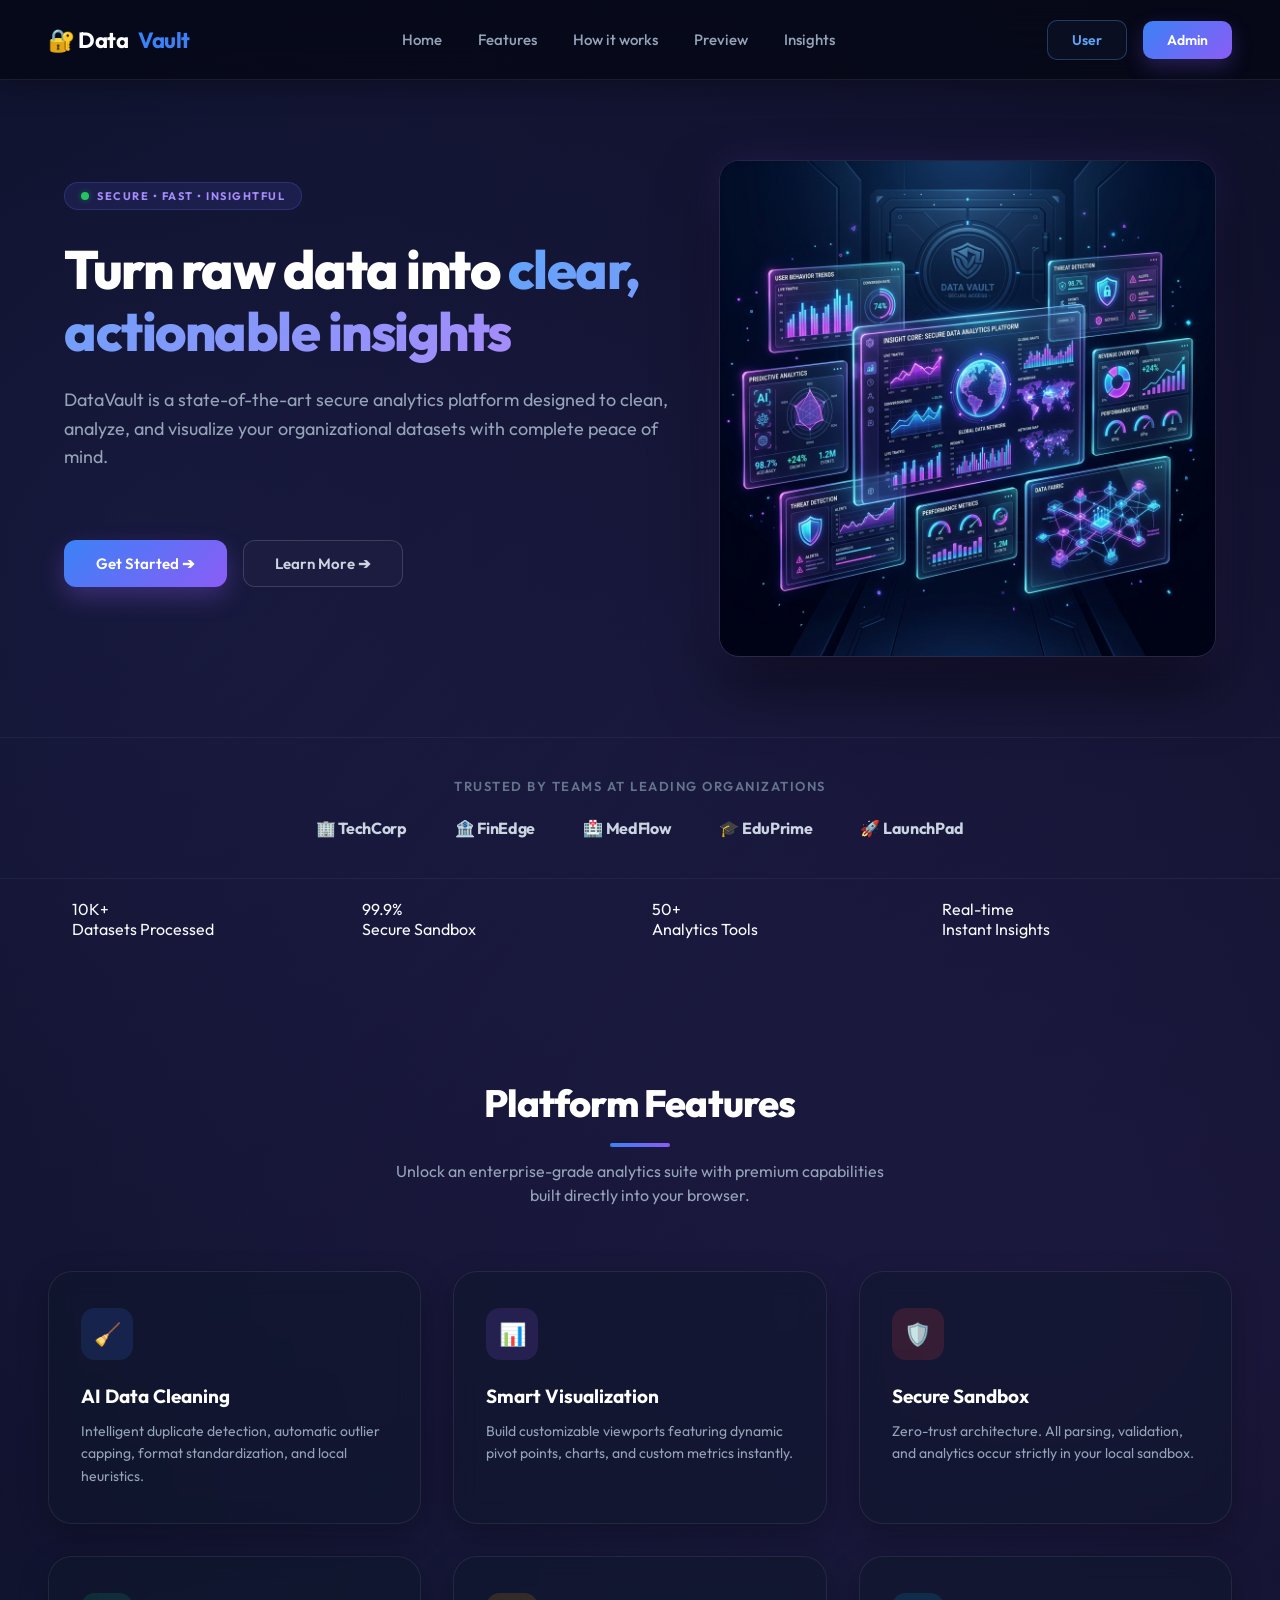
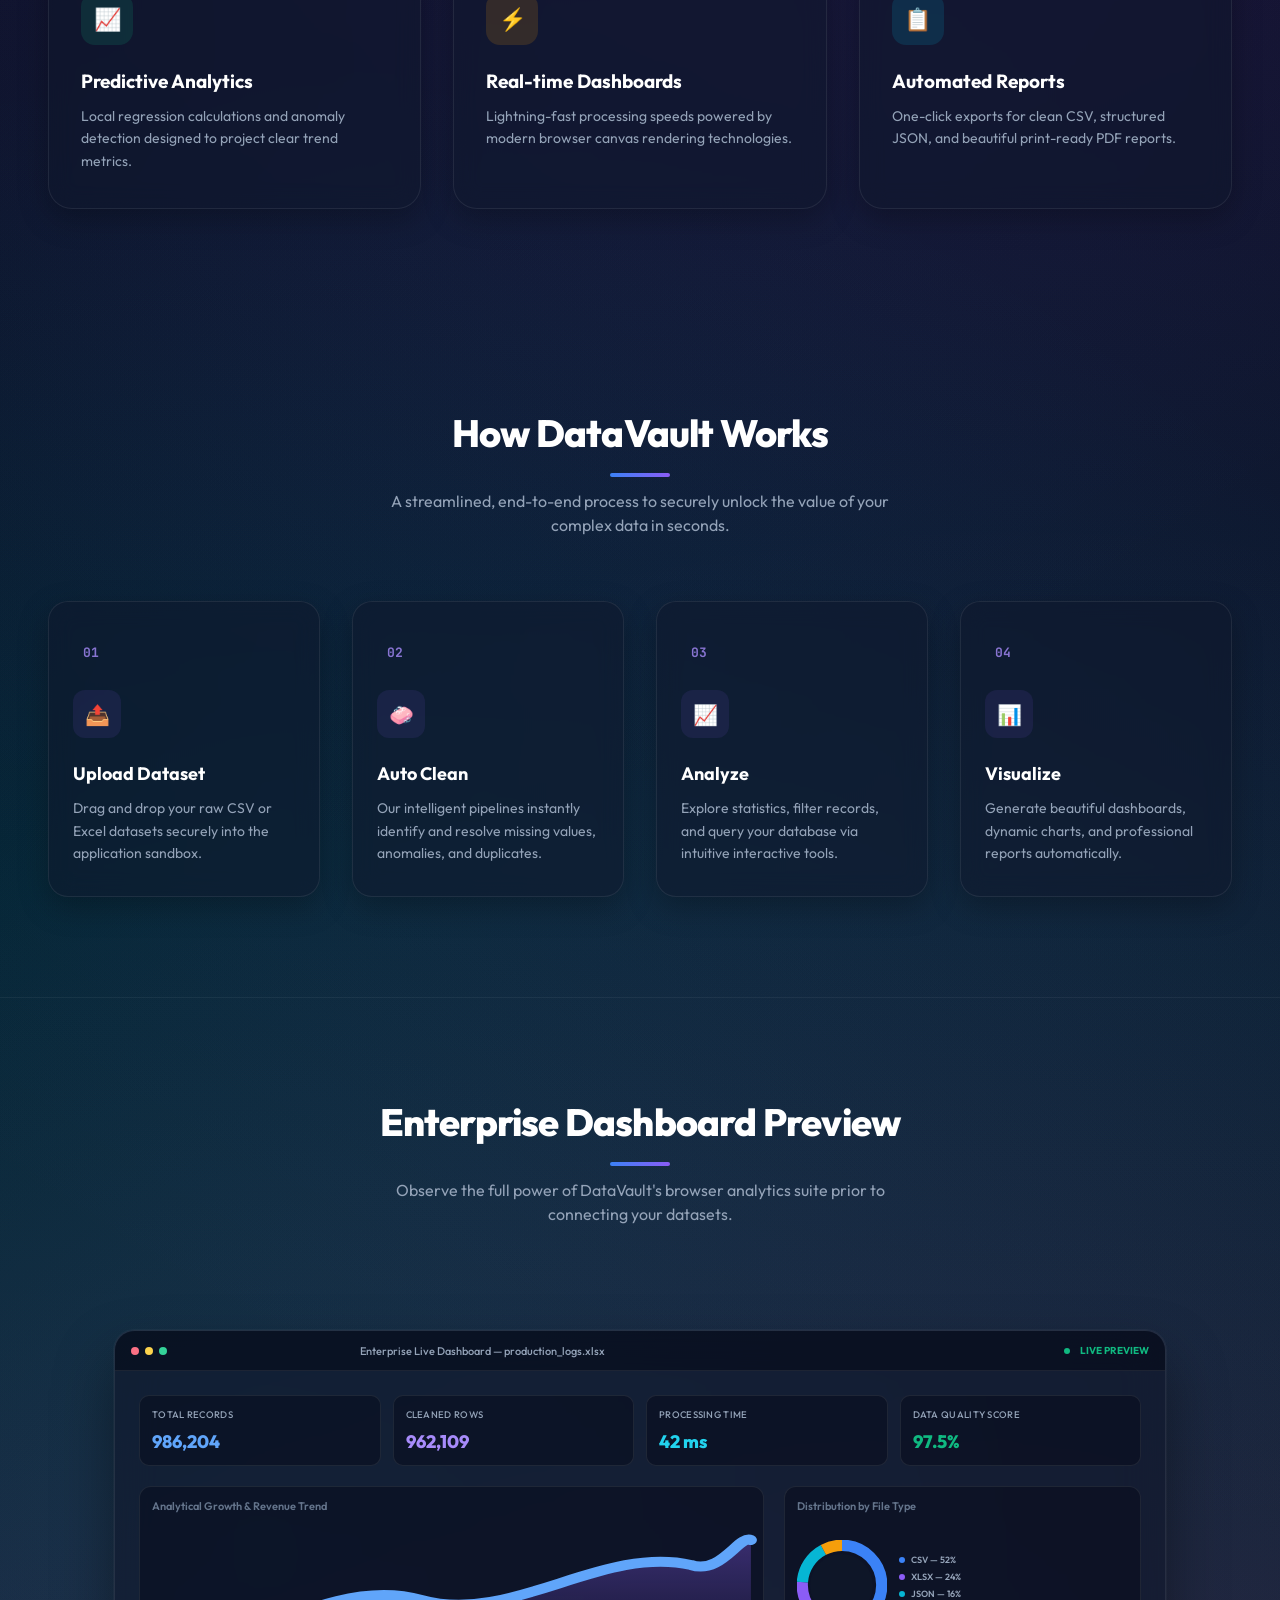
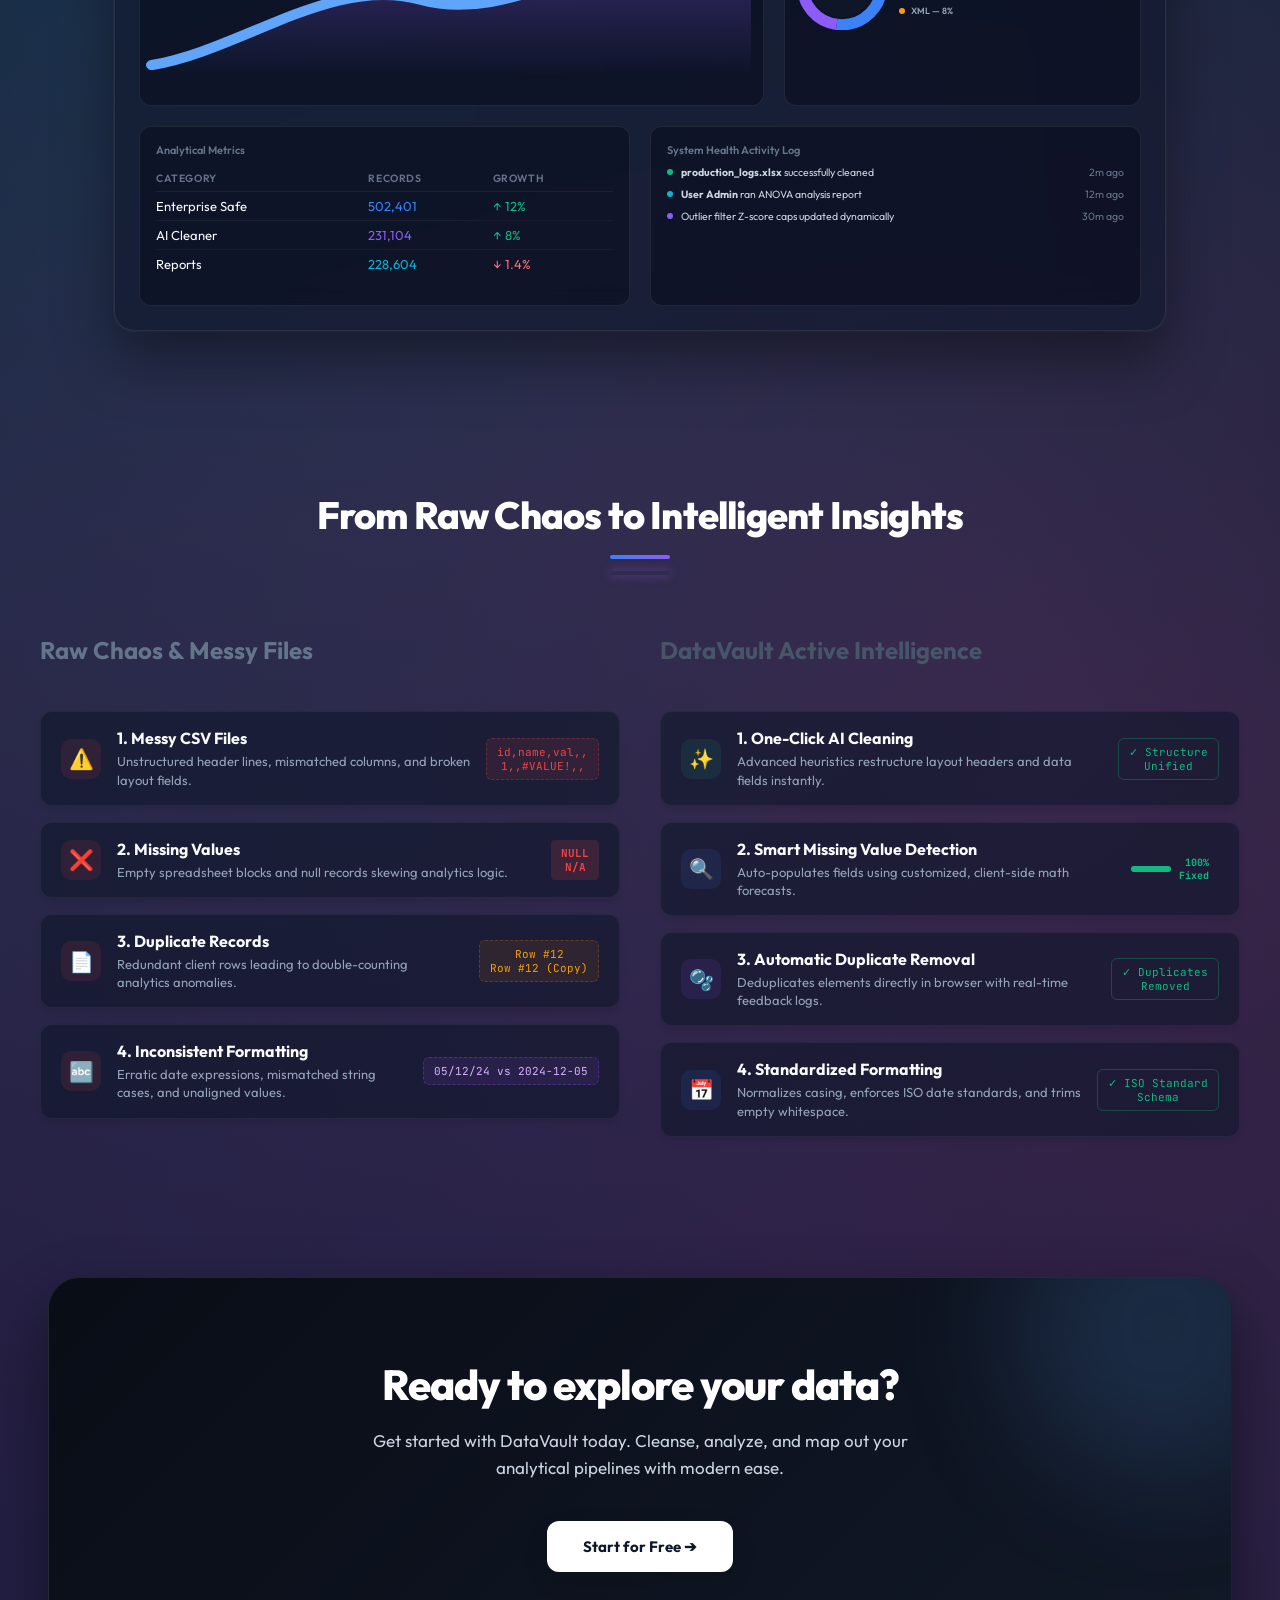
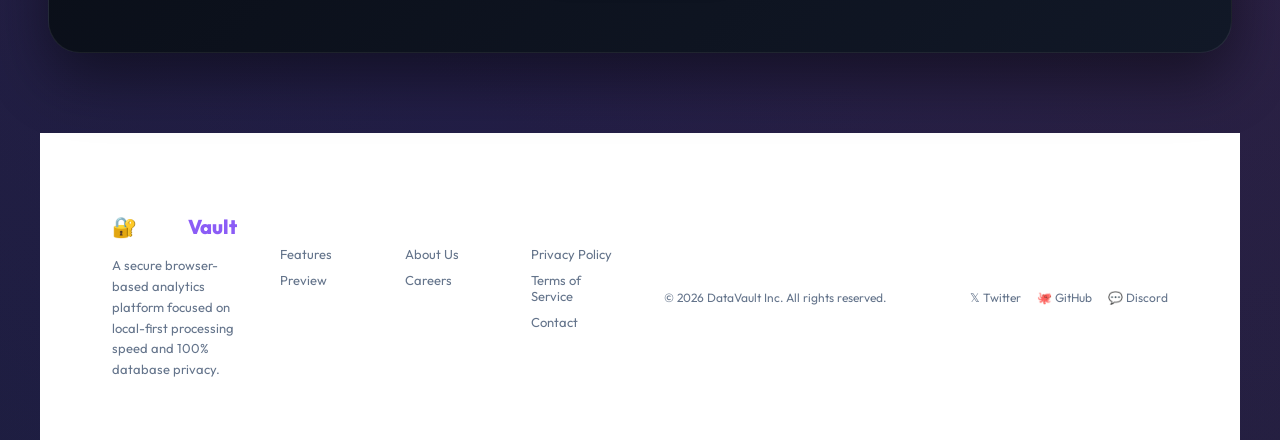
==== index.html @ 92b3ea30 "fixed dataset" ====
<!DOCTYPE html>
<html lang="en">

<head>
  <meta charset="UTF-8" />
  <meta name="viewport" content="width=device-width, initial-scale=1.0" />
  <title>DataVault – Secure Analytics Platform</title>
  <link
    href="https://fonts.googleapis.com/css2?family=Outfit:wght@300;400;500;600;700;800&family=Montserrat:wght@600;700;800&family=JetBrains+Mono:wght@400;500&display=swap"
    rel="stylesheet" />
  <link rel="stylesheet" href="style.css">
  <script src="https://cdn.sheetjs.com/xlsx-latest/package/dist/xlsx.full.min.js"></script>

</head>

<body>

  <!-- ANIMATED BACKGROUND -->
  <canvas id="bg-canvas"></canvas>
  <!-- ════════════════════════════════
     SAAS HOMEPAGE
  ════════════════════════════════ -->
  <div class="page active" id="page-home">
    <!-- Home Header -->
    <header class="home-header">
      <div class="home-logo" onclick="window.scrollTo({top: 0, behavior: 'smooth'})" style="cursor: pointer;">🔐 Data<span>Vault</span></div>
      <nav class="home-nav">
        <button class="home-nav-link" onclick="window.scrollTo({top: 0, behavior: 'smooth'})">Home</button>
        <button class="home-nav-link" onclick="scrollToSection('home-features')">Features</button>
        <button class="home-nav-link" onclick="scrollToSection('home-how')">How it works</button>
        <button class="home-nav-link" onclick="scrollToSection('home-sandbox')">Preview</button>
        <button class="home-nav-link" onclick="scrollToSection('home-insights')">Insights</button>
      </nav>
      <div class="home-header-actions">
        <button class="btn-header-outline" onclick="window.location.href='user-login.html'">User</button>
        <button class="btn-get-started" onclick="window.location.href='admin-login.html'">Admin</button>
      </div>
    </header>

    <!-- Hero Section -->
    <section class="home-hero">
      <div class="hero-container">
        <!-- Left Column: Text -->
        <div class="hero-text-content">
          <div class="hero-pill"><span class="hero-pill-dot"></span> Secure • Fast • Insightful</div>
          <h1>Turn raw data into <span class="gradient-text">clear, actionable insights</span></h1>
          <p>DataVault is a state-of-the-art secure analytics platform designed to clean, analyze, and visualize your organizational datasets with complete peace of mind.</p>
          <div class="hero-buttons" style="margin-top: 28px; display: flex; gap: 16px;">
            <button class="btn-primary-home" onclick="showLoginPage()">Get Started ➔</button>
            <button class="btn-outline-home" onclick="scrollToSection('home-sandbox')">Learn More ➔</button>
          </div>
        </div>

        <!-- Right Column: Custom team illustration replacing macOS Mockup -->
        <div class="hero-visual-content">
          <img src="hero_analytics_illustration.png" alt="Intelligent Data Analytics Illustration" class="hero-illustration-img">
        </div>
      </div>
    </section>

    <!-- Trusted By Strip -->
    <section class="trusted-strip">
      <p class="trusted-label">Trusted by teams at leading organizations</p>
      <div class="trusted-logos">
        <span class="trusted-logo-item">🏢 TechCorp</span>
        <span class="trusted-logo-item">🏦 FinEdge</span>
        <span class="trusted-logo-item">🏥 MedFlow</span>
        <span class="trusted-logo-item">🎓 EduPrime</span>
        <span class="trusted-logo-item">🚀 LaunchPad</span>
      </div>
    </section>

    <!-- Trust / Stats Section -->
    <section class="home-section" id="home-stats" style="padding-top: 20px; padding-bottom: 40px;">
      <div class="stats-container" style="max-width: 1200px; width: 100%; margin: 0 auto; padding: 0 24px;">
        <div class="stats-grid" style="display: grid; grid-template-columns: repeat(4, 1fr); gap: 24px;">
          <div class="stat-glass-card" style="position: relative; overflow: hidden;">
            <div class="stat-glow-orb blue"></div>
            <div class="stat-card-metric">10K+</div>
            <div class="stat-card-label">Datasets Processed</div>
          </div>
          <div class="stat-glass-card" style="position: relative; overflow: hidden;">
            <div class="stat-glow-orb green"></div>
            <div class="stat-card-metric">99.9%</div>
            <div class="stat-card-label">Secure Sandbox</div>
          </div>
          <div class="stat-glass-card" style="position: relative; overflow: hidden;">
            <div class="stat-glow-orb purple"></div>
            <div class="stat-card-metric">50+</div>
            <div class="stat-card-label">Analytics Tools</div>
          </div>
          <div class="stat-glass-card" style="position: relative; overflow: hidden;">
            <div class="stat-glow-orb pink"></div>
            <div class="stat-card-metric">Real-time</div>
            <div class="stat-card-label">Instant Insights</div>
          </div>
        </div>
      </div>
    </section>

    <!-- Platform Features Section -->
    <section class="home-section" id="home-features">
      <h2 class="section-title">Platform Features</h2>
      <p class="section-subtitle">Unlock an enterprise-grade analytics suite with premium capabilities built directly into your browser.</p>
      
      <div class="features-grid">
        <div class="feature-card">
          <div class="feat-icon-container">🧹</div>
          <h3 class="feat-title">AI Data Cleaning</h3>
          <p class="feat-desc">Intelligent duplicate detection, automatic outlier capping, format standardization, and local heuristics.</p>
        </div>
        <div class="feature-card">
          <div class="feat-icon-container">📊</div>
          <h3 class="feat-title">Smart Visualization</h3>
          <p class="feat-desc">Build customizable viewports featuring dynamic pivot points, charts, and custom metrics instantly.</p>
        </div>
        <div class="feature-card">
          <div class="feat-icon-container">🛡️</div>
          <h3 class="feat-title">Secure Sandbox</h3>
          <p class="feat-desc">Zero-trust architecture. All parsing, validation, and analytics occur strictly in your local sandbox.</p>
        </div>
        <div class="feature-card">
          <div class="feat-icon-container">📈</div>
          <h3 class="feat-title">Predictive Analytics</h3>
          <p class="feat-desc">Local regression calculations and anomaly detection designed to project clear trend metrics.</p>
        </div>
        <div class="feature-card">
          <div class="feat-icon-container">⚡</div>
          <h3 class="feat-title">Real-time Dashboards</h3>
          <p class="feat-desc">Lightning-fast processing speeds powered by modern browser canvas rendering technologies.</p>
        </div>
        <div class="feature-card">
          <div class="feat-icon-container">📋</div>
          <h3 class="feat-title">Automated Reports</h3>
          <p class="feat-desc">One-click exports for clean CSV, structured JSON, and beautiful print-ready PDF reports.</p>
        </div>
      </div>
    </section>

    <!-- How It Works Section -->
    <section class="home-section alt-bg" id="home-how">
      <h2 class="section-title">How DataVault Works</h2>
      <p class="section-subtitle">A streamlined, end-to-end process to securely unlock the value of your complex data in seconds.</p>
      
      <div class="steps-grid">
        <div class="step-card">
          <div class="step-num">01</div>
          <div class="step-icon-container">📤</div>
          <h3 class="step-title">Upload Dataset</h3>
          <p class="step-desc">Drag and drop your raw CSV or Excel datasets securely into the application sandbox.</p>
        </div>
        <div class="step-card">
          <div class="step-num">02</div>
          <div class="step-icon-container">🧼</div>
          <h3 class="step-title">Auto Clean</h3>
          <p class="step-desc">Our intelligent pipelines instantly identify and resolve missing values, anomalies, and duplicates.</p>
        </div>
        <div class="step-card">
          <div class="step-num">03</div>
          <div class="step-icon-container">📈</div>
          <h3 class="step-title">Analyze</h3>
          <p class="step-desc">Explore statistics, filter records, and query your database via intuitive interactive tools.</p>
        </div>
        <div class="step-card">
          <div class="step-num">04</div>
          <div class="step-icon-container">📊</div>
          <h3 class="step-title">Visualize</h3>
          <p class="step-desc">Generate beautiful dashboards, dynamic charts, and professional reports automatically.</p>
        </div>
      </div>
    </section>

    <!-- Large Admin Dashboard Preview Section -->
    <section class="home-section" id="home-sandbox" style="padding-bottom: 80px;">
      <h2 class="section-title">Enterprise Dashboard Preview</h2>
      <p class="section-subtitle">Observe the full power of DataVault's browser analytics suite prior to connecting your datasets.</p>
      
      <div class="preview-container" style="max-width: 1100px; width: 100%; margin: 40px auto 0; padding: 0 24px;">
        <div class="db-mockup-window large-preview" style="animation: none; transform: none; width: 100%; max-width: 100%;">
          <!-- Titlebar -->
          <div class="db-mockup-titlebar">
            <div class="db-mockup-dots">
              <span class="dot-red"></span>
              <span class="dot-yellow"></span>
              <span class="dot-green"></span>
            </div>
            <span class="db-mockup-title">Enterprise Live Dashboard — production_logs.xlsx</span>
            <div style="margin-left: auto; display: flex; gap: 6px; font-size: 10px; color: #10b981; font-weight: 700; align-items: center;">
              <span style="display:inline-block; width:6px; height:6px; background:#10b981; border-radius:50%; margin-right:4px; animation: pulse 2s infinite;"></span> LIVE PREVIEW
            </div>
          </div>
          
          <!-- Mockup Body -->
          <div class="db-mockup-body" style="padding: 24px; gap: 20px;">
            <!-- KPI Statistics -->
            <div class="db-mockup-stats" style="grid-template-columns: repeat(4, 1fr);">
              <div class="stat-mini-card">
                <span class="stat-label">Total Records</span>
                <span class="stat-value text-blue">986,204</span>
              </div>
              <div class="stat-mini-card">
                <span class="stat-label">Cleaned Rows</span>
                <span class="stat-value text-indigo">962,109</span>
              </div>
              <div class="stat-mini-card">
                <span class="stat-label">Processing Time</span>
                <span class="stat-value text-cyan">42 ms</span>
              </div>
              <div class="stat-mini-card">
                <span class="stat-label">Data Quality Score</span>
                <span class="stat-value text-green" style="color: #10b981 !important;">97.5%</span>
              </div>
            </div>
            
            <!-- Mid Row: Trend Line & Pie chart -->
            <div style="display: grid; grid-template-columns: 1.4fr 0.8fr; gap: 20px;">
              <div class="bottom-card" style="height: 220px; justify-content: flex-start;">
                <span class="section-label" style="margin-bottom: 12px; font-size: 11px;">Analytical Growth & Revenue Trend</span>
                <div class="db-line-chart" style="height: 150px; width: 100%;">
                  <svg viewBox="0 0 100 30" class="line-svg" preserveAspectRatio="none" style="height: 100%;">
                    <defs>
                      <linearGradient id="preview-line-grad" x1="0" y1="0" x2="0" y2="1">
                        <stop offset="0%" stop-color="#8b5cf6" stop-opacity="0.35"/>
                        <stop offset="100%" stop-color="#8b5cf6" stop-opacity="0"/>
                      </linearGradient>
                    </defs>
                    <path d="M 0 28 C 15 25, 30 10, 45 15 C 60 20, 75 4, 90 8 C 95 10, 98 2, 100 3 L 100 30 L 0 30 Z" fill="url(#preview-line-grad)" />
                    <path d="M 0 28 C 15 25, 30 10, 45 15 C 60 20, 75 4, 90 8 C 95 10, 98 2, 100 3" fill="none" stroke="#8b5cf6" stroke-width="2" stroke-linecap="round" stroke-linejoin="round" />
                  </svg>
                </div>
              </div>
              <div class="bottom-card" style="height: 220px; justify-content: flex-start;">
                <span class="section-label" style="margin-bottom: 12px; font-size: 11px;">Distribution by File Type</span>
                <div class="db-donut-section" style="margin-top: 15px; justify-content: space-around;">
                  <div class="donut-chart-svg" style="width: 90px; height: 90px;">
                    <svg viewBox="0 0 36 36" class="donut-ring" style="width:100%; height:100%;">
                      <circle cx="18" cy="18" r="15.9" fill="none" stroke="rgba(255,255,255,0.06)" stroke-width="4.5" />
                      <circle cx="18" cy="18" r="15.9" fill="none" stroke="#3b82f6" stroke-width="4.5" stroke-dasharray="52 48" stroke-dashoffset="0" />
                      <circle cx="18" cy="18" r="15.9" fill="none" stroke="#8b5cf6" stroke-width="4.5" stroke-dasharray="24 76" stroke-dashoffset="-52" />
                      <circle cx="18" cy="18" r="15.9" fill="none" stroke="#06b6d4" stroke-width="4.5" stroke-dasharray="16 84" stroke-dashoffset="-76" />
                      <circle cx="18" cy="18" r="15.9" fill="none" stroke="#f59e0b" stroke-width="4.5" stroke-dasharray="8 92" stroke-dashoffset="-92" />
                    </svg>
                    <div class="donut-center-hole" style="width:70%; height:70%; top:15%; left:15%;"></div>
                  </div>
                  <div class="donut-legend" style="gap: 6px;">
                    <div class="legend-item"><span class="dot" style="background:#3b82f6;"></span> CSV — 52%</div>
                    <div class="legend-item"><span class="dot" style="background:#8b5cf6;"></span> XLSX — 24%</div>
                    <div class="legend-item"><span class="dot" style="background:#06b6d4;"></span> JSON — 16%</div>
                    <div class="legend-item"><span class="dot" style="background:#f59e0b;"></span> XML — 8%</div>
                  </div>
                </div>
              </div>
            </div>
            
            <!-- Bottom Row: Table & Activity -->
            <div style="display: grid; grid-template-columns: 1.1fr 1.1fr; gap: 20px;">
              <div class="bottom-card" style="height: 180px; justify-content: flex-start; overflow: hidden; padding: 16px;">
                <span class="section-label" style="margin-bottom: 8px; font-size: 11px;">Analytical Metrics</span>
                <div class="tbl-wrap" style="width:100%; font-size: 10.5px;">
                  <table style="width: 100%;">
                    <thead>
                      <tr style="border-bottom: 1px solid rgba(255,255,255,0.06); text-align: left;">
                        <th style="padding: 6px 0;">Category</th>
                        <th style="padding: 6px 0;">Records</th>
                        <th style="padding: 6px 0;">Growth</th>
                      </tr>
                    </thead>
                    <tbody>
                      <tr style="border-bottom: 1px solid rgba(255,255,255,0.04);">
                        <td style="padding: 6px 0;">Enterprise Safe</td>
                        <td style="padding: 6px 0; color:#3b82f6;">502,401</td>
                        <td style="padding: 6px 0; color:#10b981;">↑ 12%</td>
                      </tr>
                      <tr style="border-bottom: 1px solid rgba(255,255,255,0.04);">
                        <td style="padding: 6px 0;">AI Cleaner</td>
                        <td style="padding: 6px 0; color:#8b5cf6;">231,104</td>
                        <td style="padding: 6px 0; color:#10b981;">↑ 8%</td>
                      </tr>
                      <tr>
                        <td style="padding: 6px 0;">Reports</td>
                        <td style="padding: 6px 0; color:#06b6d4;">228,604</td>
                        <td style="padding: 6px 0; color:#f87171;">↓ 1.4%</td>
                      </tr>
                    </tbody>
                  </table>
                </div>
              </div>
              <div class="bottom-card" style="height: 180px; justify-content: flex-start; overflow: hidden; padding: 16px;">
                <span class="section-label" style="margin-bottom: 8px; font-size: 11px;">System Health Activity Log</span>
                <div style="display:flex; flex-direction:column; gap:8px; font-size: 10.5px; width:100%; text-align: left;">
                  <div style="display:flex; gap:8px; align-items:center;">
                    <span style="display:inline-block; width:6px; height:6px; background:#10b981; border-radius:50%;"></span>
                    <span style="color:#cbd5e1;"><b>production_logs.xlsx</b> successfully cleaned</span>
                    <span style="color:#64748b; margin-left:auto;">2m ago</span>
                  </div>
                  <div style="display:flex; gap:8px; align-items:center;">
                    <span style="display:inline-block; width:6px; height:6px; background:#06b6d4; border-radius:50%;"></span>
                    <span style="color:#cbd5e1;"><b>User Admin</b> ran ANOVA analysis report</span>
                    <span style="color:#64748b; margin-left:auto;">12m ago</span>
                  </div>
                  <div style="display:flex; gap:8px; align-items:center;">
                    <span style="display:inline-block; width:6px; height:6px; background:#8b5cf6; border-radius:50%;"></span>
                    <span style="color:#cbd5e1;">Outlier filter Z-score caps updated dynamically</span>
                    <span style="color:#64748b; margin-left:auto;">30m ago</span>
                  </div>
                </div>
              </div>
            </div>
          </div>
        </div>
      </div>
    </section>







    <!-- Insights / Features Grid Section -->
    <section class="home-section" id="home-insights" style="background: rgba(13, 17, 23, 0.4);">
      <h2 class="section-title">From Raw Chaos to Intelligent Insights</h2>
      <div class="title-underline" style="width: 60px; height: 4px; background: linear-gradient(90deg, var(--brand), #a855f7); margin: 0 auto 60px; border-radius: 2px; box-shadow: 0 0 10px rgba(168,85,247,0.5);"></div>
      
      <div class="insights-grid" style="display: grid; grid-template-columns: 1fr 1fr; gap: 40px; max-width: 1200px; margin: 0 auto; text-align: left;">
        
        <!-- Left Side: Raw Chaos -->
        <div class="insights-col">
          <h3 style="font-size: 24px; font-weight: 700; color: #64748b; margin-bottom: 30px;">Raw Chaos & Messy Files</h3>
          
          <div class="insight-card dark-card">
            <div class="insight-icon bg-red">⚠️</div>
            <div class="insight-content">
              <h4>1. Messy CSV Files</h4>
              <p>Unstructured header lines, mismatched columns, and broken layout fields.</p>
            </div>
            <div class="insight-badge red-code">id,name,val,,<br>1,,#VALUE!,,</div>
          </div>

          <div class="insight-card dark-card">
            <div class="insight-icon bg-red">❌</div>
            <div class="insight-content">
              <h4>2. Missing Values</h4>
              <p>Empty spreadsheet blocks and null records skewing analytics logic.</p>
            </div>
            <div class="insight-badge red-badge">NULL<br>N/A</div>
          </div>

          <div class="insight-card dark-card">
            <div class="insight-icon bg-red">📄</div>
            <div class="insight-content">
              <h4>3. Duplicate Records</h4>
              <p>Redundant client rows leading to double-counting analytics anomalies.</p>
            </div>
            <div class="insight-badge brown-badge">Row #12<br>Row #12 (Copy)</div>
          </div>

          <div class="insight-card dark-card">
            <div class="insight-icon bg-red">🔤</div>
            <div class="insight-content">
              <h4>4. Inconsistent Formatting</h4>
              <p>Erratic date expressions, mismatched string cases, and unaligned values.</p>
            </div>
            <div class="insight-badge purple-code">05/12/24 vs 2024-12-05</div>
          </div>
        </div>

        <!-- Right Side: Intelligent Insights -->
        <div class="insights-col">
          <h3 style="font-size: 24px; font-weight: 700; color: #475569; margin-bottom: 30px;">DataVault Active Intelligence</h3>
          
          <div class="insight-card dark-card">
            <div class="insight-icon bg-green">✨</div>
            <div class="insight-content">
              <h4>1. One-Click AI Cleaning</h4>
              <p>Advanced heuristics restructure layout headers and data fields instantly.</p>
            </div>
            <div class="insight-badge green-badge">✓ Structure<br>Unified</div>
          </div>

          <div class="insight-card dark-card">
            <div class="insight-icon bg-blue">🔍</div>
            <div class="insight-content">
              <h4>2. Smart Missing Value Detection</h4>
              <p>Auto-populates fields using customized, client-side math forecasts.</p>
            </div>
            <div class="insight-badge progress-badge" style="display:flex; align-items:center; gap:8px;"><div style="width: 40px; background: rgba(255,255,255,0.1); height: 6px; border-radius: 3px;"><div class="progress-bar" style="width: 100%; background: #10b981; height: 100%; border-radius: 3px;"></div></div><span style="color:#10b981; font-size: 10px; font-weight: 700; text-align:right;">100%<br>Fixed</span></div>
          </div>

          <div class="insight-card dark-card">
            <div class="insight-icon bg-purple">🫧</div>
            <div class="insight-content">
              <h4>3. Automatic Duplicate Removal</h4>
              <p>Deduplicates elements directly in browser with real-time feedback logs.</p>
            </div>
            <div class="insight-badge green-badge">✓ Duplicates<br>Removed</div>
          </div>

          <div class="insight-card dark-card">
            <div class="insight-icon bg-blue">📅</div>
            <div class="insight-content">
              <h4>4. Standardized Formatting</h4>
              <p>Normalizes casing, enforces ISO date standards, and trims empty whitespace.</p>
            </div>
            <div class="insight-badge green-badge">✓ ISO Standard<br>Schema</div>
          </div>
        </div>

      </div>
    </section>


    <!-- CTA Section -->
    <section class="home-cta-section" style="padding-top:60px;">
      <div class="home-cta-card" style="position: relative; overflow: hidden;">
        <div class="cta-glow-bg"></div>
        <h2>Ready to explore your data?</h2>
        <p>Get started with DataVault today. Cleanse, analyze, and map out your analytical pipelines with modern ease.</p>
        <button class="btn-cta-home" onclick="showLoginPage()">
          Start for Free ➔
        </button>
      </div>
    </section>

    <!-- Home Footer -->
    <footer class="home-footer">
      <div style="max-width: 1200px; width: 100%; margin: 0 auto; padding: 40px 24px 20px; display: grid; grid-template-columns: 1.5fr repeat(3, 1fr); gap: 40px; text-align: left;">
        <div>
          <div style="font-size: 20px; font-weight: 800; color: #ffffff; margin-bottom: 16px;">🔐 Data<span style="color:#8b5cf6;">Vault</span></div>
          <p style="font-size: 13px; color: #64748b; line-height: 1.6; max-width: 260px;">A secure browser-based analytics platform focused on local-first processing speed and 100% database privacy.</p>
        </div>
        <div>
          <h5 style="font-size: 13px; font-weight: 700; color: #ffffff; text-transform: uppercase; letter-spacing: 0.5px; margin-bottom: 16px;">Product</h5>
          <div style="display:flex; flex-direction:column; gap:10px; font-size:13px;">
            <span style="color:#64748b; cursor:pointer;" onclick="scrollToSection('home-features')">Features</span>
            <span style="color:#64748b; cursor:pointer;" onclick="scrollToSection('home-sandbox')">Preview</span>
          </div>
        </div>
        <div>
          <h5 style="font-size: 13px; font-weight: 700; color: #ffffff; text-transform: uppercase; letter-spacing: 0.5px; margin-bottom: 16px;">Company</h5>
          <div style="display:flex; flex-direction:column; gap:10px; font-size:13px;">
            <span style="color:#64748b; cursor:pointer;" onclick="showLoginPage()">About Us</span>
            <span style="color:#64748b; cursor:pointer;" onclick="showLoginPage()">Careers</span>
          </div>
        </div>
        <div>
          <h5 style="font-size: 13px; font-weight: 700; color: #ffffff; text-transform: uppercase; letter-spacing: 0.5px; margin-bottom: 16px;">Legal</h5>
          <div style="display:flex; flex-direction:column; gap:10px; font-size:13px;">
            <span style="color:#64748b; cursor:pointer;" onclick="showLoginPage()">Privacy Policy</span>
            <span style="color:#64748b; cursor:pointer;" onclick="showLoginPage()">Terms of Service</span>
            <span style="color:#64748b; cursor:pointer;" onclick="showLoginPage()">Contact</span>
          </div>
        </div>
      </div>
      <div style="border-top:1px solid rgba(255,255,255,0.06); padding: 20px 24px; max-width:1200px; width:100%; margin: 20px auto 0; display:flex; justify-content:space-between; align-items:center; font-size:12px; color:#64748b;">
        <div>© 2026 DataVault Inc. All rights reserved.</div>
        <div style="display:flex; gap:16px;">
          <span style="cursor:pointer;">𝕏 Twitter</span>
          <span style="cursor:pointer;">🐙 GitHub</span>
          <span style="cursor:pointer;">💬 Discord</span>
        </div>
      </div>
    </footer>
  </div>

  <!-- ════════════════════════════════
     LOGIN PAGE (SOFT THEME)
  ════════════════════════════════ -->
    <script>
    /* ANIMATED BACKGROUND */
    const canvas = document.getElementById('bg-canvas');
    const ctx = canvas.getContext('2d');
    let width, height;
    function resize() {
      width = canvas.width = window.innerWidth;
      height = canvas.height = window.innerHeight;
    }
    window.addEventListener('resize', resize);
    resize();
    const particles = [];
    for (let i = 0; i < 40; i++) {
      particles.push({
        x: Math.random() * width,
        y: Math.random() * height,
        r: Math.random() * 2 + 0.5,
        dx: (Math.random() - 0.5) * 0.5,
        dy: (Math.random() - 0.5) * 0.5
      });
    }
    function draw() {
      ctx.clearRect(0, 0, width, height);
      ctx.fillStyle = 'rgba(96, 165, 250, 0.15)';
      particles.forEach(p => {
        ctx.beginPath();
        ctx.arc(p.x, p.y, p.r, 0, Math.PI * 2);
        ctx.fill();
        p.x += p.dx;
        p.y += p.dy;
        if (p.x < 0 || p.x > width) p.dx *= -1;
        if (p.y < 0 || p.y > height) p.dy *= -1;
      });
      requestAnimationFrame(draw);
    }
    draw();

    function scrollToSection(id) {
      const el = document.getElementById(id);
      if (el) {
        window.scrollTo({ top: el.offsetTop - 80, behavior: 'smooth' });
      }
    }
  </script>
</body>
</html>
---- style.css ----
/* ═══════════════════════════════════════════
   ROOT & RESET
═══════════════════════════════════════════ */
:root {
  --bg: #06080f;
  --surface: #0d1117;
  --surface2: #161b27;
  --surface3: #1e2535;
  --border: rgba(56, 189, 248, 0.10);
  --border2: rgba(56, 189, 248, 0.20);
  --cyan: #38bdf8;
  --cyan-dim: rgba(56, 189, 248, 0.15);
  --emerald: #34d399;
  --violet: #a78bfa;
  --rose: #fb7185;
  --amber: #fbbf24;
  --emerald-glow: rgba(52, 211, 153, 0.4);
  --text: #e2e8f0;
  --muted: #64748b;
  --muted2: #94a3b8;
  --ff: 'Outfit', sans-serif;
  --mono: 'JetBrains Mono', monospace;
  --radius: 12px;
  --sidebar-w: 248px;
  --topbar-h: 60px;
  
  /* Themeable backgrounds */
  --card-bg: rgba(13, 17, 23, 0.8);
  --sidebar-bg: rgba(13, 17, 23, 0.92);
  --topbar-bg: rgba(13, 17, 23, 0.88);
  --modal-bg: rgba(13, 17, 23, 0.95);
}

.light-theme {
  --bg: #f8fafc;
  --surface: #ffffff;
  --surface2: #f1f5f9;
  --surface3: #e2e8f0;
  --border: rgba(59, 130, 246, 0.08);
  --border2: rgba(59, 130, 246, 0.18);
  --cyan: #0284c7;
  --cyan-dim: rgba(2, 132, 199, 0.1);
  --emerald: #059669;
  --violet: #7c3aed;
  --rose: #e11d48;
  --amber: #d97706;
  --emerald-glow: rgba(5, 150, 105, 0.15);
  --text: #0f172a;
  --muted: #64748b;
  --muted2: #475569;
  
  --card-bg: rgba(255, 255, 255, 0.85);
  --sidebar-bg: rgba(241, 245, 249, 0.95);
  --topbar-bg: rgba(248, 250, 252, 0.88);
  --modal-bg: rgba(255, 255, 255, 0.98);
}

*,
*::before,
*::after {
  box-sizing: border-box;
  margin: 0;
  padding: 0;
}

html {
  scroll-behavior: smooth;
}

body {
  background: var(--bg);
  color: var(--text);
  font-family: var(--ff);
  min-height: 100vh;
  overflow-x: hidden;
}

a {
  text-decoration: none;
  color: inherit;
}

button,
input,
select {
  font-family: var(--ff);
}

/* ═══════════════════════════════════════════
   ANIMATED CANVAS BACKGROUND
═══════════════════════════════════════════ */
#bg-canvas {
  position: fixed;
  inset: 0;
  z-index: 0;
  pointer-events: none;
  opacity: 0.55;
}

/* ═══════════════════════════════════════════
   PAGE SYSTEM
═══════════════════════════════════════════ */
.page {
  display: none;
  min-height: 100vh;
  position: relative;
  z-index: 1;
}

.page.active {
  display: flex;
}

/* ═══════════════════════════════════════════
   LOGIN PAGE
═══════════════════════════════════════════ */
#page-login {
  align-items: center;
  justify-content: center;
  flex-direction: column;
  padding: 24px;
}

.login-card {
  width: 100%;
  max-width: 420px;
  background: rgba(13, 17, 23, 0.85);
  border: 1px solid var(--border2);
  border-radius: 20px;
  padding: 40px 36px;
  backdrop-filter: blur(24px);
  box-shadow: 0 0 60px rgba(56, 189, 248, 0.06), 0 24px 48px rgba(0, 0, 0, 0.5);
  animation: cardIn 0.7s cubic-bezier(0.22, 1, 0.36, 1) both;
}

@keyframes cardIn {
  from {
    opacity: 0;
    transform: translateY(30px) scale(0.97);
  }

  to {
    opacity: 1;
    transform: translateY(0) scale(1);
  }
}

.login-logo {
  display: flex;
  align-items: center;
  gap: 12px;
  justify-content: center;
  margin-bottom: 28px;
}

.login-logo-icon {
  width: 44px;
  height: 44px;
  border-radius: 12px;
  background: linear-gradient(135deg, var(--cyan), var(--violet));
  display: flex;
  align-items: center;
  justify-content: center;
  font-size: 22px;
  box-shadow: 0 0 24px rgba(56, 189, 248, 0.35);
}

.login-logo-text {
  font-size: 24px;
  font-weight: 800;
  letter-spacing: -0.5px;
}

.login-logo-text span {
  color: var(--cyan);
}

.login-tagline {
  text-align: center;
  color: var(--muted2);
  font-size: 13px;
  margin-bottom: 32px;
}

/* ── SOFT LIGHT LOGIN (MATCHING USER IMAGE) ── */
#page-login.soft-mode {
  background: var(--bg);
  display: none;
  align-items: center;
  justify-content: center;
  padding: 20px;
  min-height: 100vh;
}
#page-login.soft-mode.active {
  display: flex;
}

.login-outer-frame {
  width: 100%;
  max-width: 1100px;
  height: 700px;
  background: var(--surface);
  border-radius: 45px;
  border: 12px solid var(--surface);
  box-shadow: 0 50px 100px rgba(0, 0, 0, 0.15);
  display: flex;
  overflow: hidden;
  position: relative;
  animation: cardIn 0.8s cubic-bezier(0.22, 1, 0.36, 1);
}

/* Grain effect */
.login-outer-frame::after {
  content: "";
  position: absolute;
  inset: 0;
  background-image: url("https://grainy-gradients.vercel.app/noise.svg");
  opacity: 0.04;
  pointer-events: none;
}

.login-left-form {
  flex: 0.8;
  padding: 80px 70px;
  display: flex;
  flex-direction: column;
  justify-content: center;
  position: relative;
  z-index: 2;
}

.login-brand {
  margin-bottom: 80px;
  display: flex;
  align-items: center;
  gap: 12px;
}

.login-soft-logo {
  width: 38px;
  height: 38px;
  background: linear-gradient(135deg, #60a5fa, #818cf8);
  border-radius: 10px;
  display: flex;
  align-items: center;
  justify-content: center;
  font-size: 18px;
  box-shadow: 0 4px 12px rgba(96, 165, 250, 0.3);
  color: white;
  flex-shrink: 0;
}

.brand-name {
  font-family: 'Montserrat', sans-serif;
  font-weight: 700;
  font-size: 20px;
  color: #0f172a;
  line-height: 1.2;
}

.brand-sub {
  font-size: 9.5px;
  color: #475569;
  letter-spacing: 0.8px;
  text-transform: uppercase;
  font-weight: 700;
  margin-top: 2px;
}

.login-title-soft {
  font-size: 42px;
  font-weight: 700;
  color: var(--text);
  margin-bottom: 12px;
}

.login-subtitle-soft {
  font-size: 14px;
  color: var(--muted);
  margin-bottom: 48px;
  max-width: 300px;
  line-height: 1.6;
}

.soft-field {
  margin-bottom: 30px;
  position: relative;
}

.soft-field label {
  display: block;
  font-size: 13px;
  font-weight: 600;
  color: var(--muted2);
  margin-bottom: 8px;
}

.soft-input {
  width: 100%;
  border: none;
  border-bottom: 1.5px solid var(--border2);
  padding: 10px 0;
  font-size: 15px;
  color: var(--text);
  background: transparent;
  outline: none;
  transition: border-color 0.3s;
}

.soft-input:focus {
  border-color: var(--cyan);
}

.soft-input::placeholder {
  color: var(--muted);
}

.btn-soft-login {
  background: var(--cyan);
  color: white;
  border: none;
  padding: 14px 44px;
  border-radius: 10px;
  font-weight: 700;
  font-size: 14px;
  cursor: pointer;
  box-shadow: 0 10px 20px rgba(2, 132, 199, 0.3);
  margin-top: 20px;
  width: fit-content;
  transition: transform 0.2s, box-shadow 0.2s;
}

.btn-soft-login:hover {
  transform: translateY(-2px);
  box-shadow: 0 14px 28px rgba(2, 132, 199, 0.45);
}

.btn-soft-home {
  background: transparent;
  color: var(--text);
  border: 1.5px solid var(--border2);
  padding: 14px 44px;
  border-radius: 10px;
  font-weight: 700;
  font-size: 14px;
  cursor: pointer;
  box-shadow: 0 4px 12px rgba(0, 0, 0, 0.02);
  margin-top: 20px;
  width: fit-content;
  transition: transform 0.2s, background 0.2s, border-color 0.2s, box-shadow 0.2s;
}

.btn-soft-home:hover {
  transform: translateY(-2px);
  background: var(--cyan-dim);
  border-color: var(--cyan);
  box-shadow: 0 8px 16px rgba(0, 0, 0, 0.05);
}

.login-actions-group {
  display: flex;
  gap: 16px;
  align-items: center;
  margin-top: 20px;
}

.login-actions-group .btn-soft-login,
.login-actions-group .btn-soft-home {
  margin-top: 0;
  flex: 1;
  width: 100%;
  display: inline-flex;
  justify-content: center;
  align-items: center;
}

.login-right-visual {
  flex: 1.2;
  background: var(--surface2);
  position: relative;
  display: flex;
  align-items: center;
  justify-content: center;
  overflow: hidden;
}

.login-illustration-img {
  width: 100%;
  height: 100%;
  object-fit: cover;
  opacity: 0.9;
}

.form-group {
  margin-bottom: 18px;
}

.form-label {
  display: block;
  font-size: 12px;
  font-weight: 500;
  color: var(--muted2);
  margin-bottom: 7px;
  letter-spacing: 0.5px;
  text-transform: uppercase;
}

.form-input {
  width: 100%;
  background: var(--surface2);
  border: 1px solid var(--border2);
  border-radius: 10px;
  padding: 12px 14px;
  color: var(--text);
  font-size: 14px;
  outline: none;
  transition: border-color 0.2s, box-shadow 0.2s;
}

.form-input::placeholder {
  color: var(--muted);
}

.form-input:focus {
  border-color: var(--cyan);
  box-shadow: 0 0 0 3px rgba(56, 189, 248, 0.12);
}

.form-input-wrap {
  position: relative;
}

.form-input-wrap .icon {
  position: absolute;
  right: 14px;
  top: 50%;
  transform: translateY(-50%);
  color: var(--muted);
  font-size: 16px;
  cursor: pointer;
}

.btn-login {
  width: 100%;
  padding: 13px;
  border: none;
  border-radius: 10px;
  background: linear-gradient(135deg, var(--cyan), #0ea5e9);
  color: #06080f;
  font-size: 15px;
  font-weight: 700;
  cursor: pointer;
  transition: all 0.2s;
  margin-top: 6px;
  box-shadow: 0 4px 20px rgba(56, 189, 248, 0.25);
  letter-spacing: 0.3px;
}

.btn-login:hover {
  transform: translateY(-1px);
  box-shadow: 0 8px 28px rgba(56, 189, 248, 0.35);
}

.btn-login:active {
  transform: translateY(0);
}

.login-divider {
  display: flex;
  align-items: center;
  gap: 12px;
  color: var(--muted);
  font-size: 12px;
  margin: 20px 0;
}

.login-divider::before,
.login-divider::after {
  content: '';
  flex: 1;
  height: 1px;
  background: var(--border);
}

.login-footer {
  text-align: center;
  font-size: 13px;
  color: var(--muted2);
  margin-top: 20px;
}

.login-footer a {
  color: var(--cyan);
  font-weight: 500;
  cursor: pointer;
}

.remember-row {
  display: flex;
  align-items: center;
  justify-content: space-between;
  margin-bottom: 20px;
}

.remember-row label {
  display: flex;
  align-items: center;
  gap: 8px;
  font-size: 13px;
  color: var(--muted2);
  cursor: pointer;
}

.remember-row input[type=checkbox] {
  accent-color: var(--cyan);
}

.forgot-link {
  font-size: 13px;
  color: var(--cyan);
  cursor: pointer;
}

/* ═══════════════════════════════════════════
   APP SHELL (post-login)
═══════════════════════════════════════════ */
#page-app {
  flex-direction: row;
}

/* ── SIDEBAR ── */
.sidebar {
  width: var(--sidebar-w);
  height: 100vh;
  background: var(--sidebar-bg);
  border-right: 1px solid var(--border);
  display: flex;
  flex-direction: column;
  position: fixed;
  top: 0;
  left: 0;
  z-index: 100;
  backdrop-filter: blur(20px);
  transition: transform 0.3s cubic-bezier(0.22, 1, 0.36, 1);
}

.sb-logo {
  padding: 22px 18px 18px;
  border-bottom: 1px solid var(--border);
}

.sb-logo-inner {
  display: flex;
  align-items: center;
  gap: 10px;
}

.sb-logo-icon {
  width: 36px;
  height: 36px;
  border-radius: 10px;
  background: linear-gradient(135deg, var(--cyan), var(--violet));
  display: flex;
  align-items: center;
  justify-content: center;
  font-size: 18px;
  flex-shrink: 0;
}

.sb-logo-name {
  font-size: 17px;
  font-weight: 800;
  letter-spacing: -0.3px;
}

.sb-logo-name span {
  color: var(--cyan);
}

.sb-logo-sub {
  font-size: 9px;
  color: var(--muted);
  letter-spacing: 1.5px;
  text-transform: uppercase;
  margin-top: 1px;
}

.sb-nav {
  flex: 1;
  padding: 14px 10px;
  overflow-y: auto;
}

.sb-section {
  font-size: 9.5px;
  color: var(--muted);
  letter-spacing: 1.2px;
  text-transform: uppercase;
  font-weight: 600;
  padding: 14px 8px 6px;
}

.sb-item {
  display: flex;
  align-items: center;
  gap: 10px;
  padding: 10px 12px;
  border-radius: 10px;
  cursor: pointer;
  font-size: 13.5px;
  color: var(--muted2);
  transition: all 0.18s;
  border: 1px solid transparent;
  margin-bottom: 2px;
  position: relative;
}

.sb-item:hover {
  background: var(--surface2);
  color: var(--text);
}

.sb-item.active {
  background: rgba(56, 189, 248, 0.1);
  color: var(--cyan);
  border-color: rgba(56, 189, 248, 0.2);
}

.sb-item.active::before {
  content: '';
  position: absolute;
  left: -1px;
  top: 6px;
  bottom: 6px;
  width: 3px;
  border-radius: 0 3px 3px 0;
  background: var(--cyan);
}

.sb-icon {
  font-size: 17px;
  width: 20px;
  text-align: center;
  flex-shrink: 0;
}

.sb-badge {
  margin-left: auto;
  background: var(--cyan);
  color: var(--bg);
  font-size: 10px;
  font-weight: 700;
  padding: 2px 7px;
  border-radius: 20px;
}

.sb-badge.amber {
  background: var(--amber);
  color: var(--bg);
}

.sb-footer {
  padding: 14px 10px;
  border-top: 1px solid var(--border);
}

.sb-user {
  display: flex;
  align-items: center;
  gap: 10px;
  padding: 10px 12px;
  border-radius: 10px;
  background: var(--surface2);
  cursor: pointer;
  border: 1px solid var(--border);
  transition: border-color 0.2s;
}

.sb-user:hover {
  border-color: var(--border2);
}

.sb-avatar {
  width: 32px;
  height: 32px;
  border-radius: 50%;
  background: linear-gradient(135deg, var(--cyan), var(--violet));
  display: flex;
  align-items: center;
  justify-content: center;
  font-size: 12px;
  font-weight: 700;
  color: var(--bg);
  flex-shrink: 0;
}

.sb-user-name {
  font-size: 13px;
  font-weight: 600;
}

.sb-user-role {
  font-size: 11px;
  color: var(--muted);
}

/* ── MAIN AREA ── */
.main-area {
  margin-left: var(--sidebar-w);
  flex: 1;
  display: flex;
  flex-direction: column;
  min-height: 100vh;
}

/* ── TOPBAR ── */
.topbar {
  height: var(--topbar-h);
  background: var(--topbar-bg);
  border-bottom: 1px solid var(--border);
  display: flex;
  align-items: center;
  justify-content: space-between;
  padding: 0 28px;
  position: sticky;
  top: 0;
  z-index: 50;
  backdrop-filter: blur(16px);
}

.tb-left {
  display: flex;
  align-items: center;
  gap: 14px;
}

.tb-page-title {
  font-size: 17px;
  font-weight: 700;
  letter-spacing: -0.3px;
}

.tb-breadcrumb {
  font-size: 11px;
  color: var(--muted);
  font-family: var(--mono);
}

.tb-right {
  display: flex;
  align-items: center;
  gap: 10px;
}

.tb-btn {
  display: inline-flex;
  align-items: center;
  gap: 6px;
  padding: 8px 16px;
  border-radius: 8px;
  font-size: 12.5px;
  cursor: pointer;
  border: none;
  font-weight: 600;
  transition: all 0.18s;
}

.tb-btn.primary {
  background: var(--cyan);
  color: var(--bg);
}

.tb-btn.primary:hover {
  background: #7dd3fc;
  box-shadow: 0 0 16px rgba(56, 189, 248, 0.3);
}

.tb-btn.ghost {
  background: transparent;
  color: var(--muted2);
  border: 1px solid var(--border);
}

.tb-btn.ghost:hover {
  background: var(--surface2);
  color: var(--text);
}

.tb-icon-btn {
  width: 36px;
  height: 36px;
  border-radius: 8px;
  background: var(--surface2);
  border: 1px solid var(--border);
  display: flex;
  align-items: center;
  justify-content: center;
  cursor: pointer;
  font-size: 16px;
  transition: border-color 0.18s;
  position: relative;
}

.tb-icon-btn:hover {
  border-color: var(--border2);
}

.notif-dot {
  width: 7px;
  height: 7px;
  border-radius: 50%;
  background: var(--rose);
  position: absolute;
  top: 7px;
  right: 7px;
  border: 2px solid var(--surface);
}

/* ── CONTENT WRAPPER ── */
.content {
  padding: 28px;
  flex: 1;
}

/* ═══════════════════════════════════════════
   SHARED COMPONENTS
═══════════════════════════════════════════ */
.card {
  background: var(--card-bg);
  border: 1px solid var(--border);
  border-radius: var(--radius);
  padding: 22px;
  backdrop-filter: blur(12px);
  transition: border-color 0.2s;
}

.card:hover {
  border-color: var(--border2);
}

.card-header {
  display: flex;
  align-items: center;
  justify-content: space-between;
  margin-bottom: 18px;
}

.card-title {
  font-size: 14px;
  font-weight: 700;
  letter-spacing: -0.2px;
}

.card-action {
  font-size: 12px;
  color: var(--cyan);
  cursor: pointer;
  display: flex;
  align-items: center;
  gap: 4px;
}

.grid {
  display: grid;
  gap: 18px;
}

.g-4 {
  grid-template-columns: repeat(4, 1fr);
}

.g-3 {
  grid-template-columns: repeat(3, 1fr);
}

.g-2 {
  grid-template-columns: 1fr 1fr;
}

.g-2-1 {
  grid-template-columns: 2fr 1fr;
}

.g-1-2 {
  grid-template-columns: 1fr 2fr;
}

.span-2 {
  grid-column: span 2;
}

.span-3 {
  grid-column: span 3;
}

/* stat card */
.stat-card {
  background: var(--card-bg);
  border: 1px solid var(--border);
  border-radius: var(--radius);
  padding: 20px;
  position: relative;
  overflow: hidden;
  transition: all 0.2s;
  cursor: default;
}

.stat-card:hover {
  border-color: var(--border2);
  transform: translateY(-2px);
}

.stat-card::after {
  content: '';
  position: absolute;
  top: 0;
  left: 0;
  right: 0;
  height: 2px;
}

.stat-card.c {
  --c: var(--cyan);
}

.stat-card.e {
  --c: var(--emerald);
}

.stat-card.v {
  --c: var(--violet);
}

.stat-card.a {
  --c: var(--amber);
}

.stat-card.r {
  --c: var(--rose);
}

.stat-card::after {
  background: var(--c);
}

.stat-icon {
  width: 40px;
  height: 40px;
  border-radius: 10px;
  background: rgba(255, 255, 255, 0.05);
  display: flex;
  align-items: center;
  justify-content: center;
  font-size: 20px;
  margin-bottom: 14px;
  border: 1px solid var(--border);
}

.stat-label {
  font-size: 11px;
  color: var(--muted2);
  margin-bottom: 6px;
  text-transform: uppercase;
  letter-spacing: 0.5px;
}

.stat-val {
  font-size: 28px;
  font-weight: 800;
  letter-spacing: -1px;
  font-family: var(--mono);
  color: var(--c);
}

.stat-change {
  font-size: 11.5px;
  margin-top: 6px;
  display: flex;
  align-items: center;
  gap: 4px;
}

.up {
  color: var(--emerald);
}

.down {
  color: var(--rose);
}

.neutral {
  color: var(--muted2);
}

/* badge */
.badge {
  display: inline-flex;
  align-items: center;
  gap: 5px;
  padding: 3px 10px;
  border-radius: 20px;
  font-size: 11px;
  font-weight: 600;
}

.badge.done {
  background: rgba(52, 211, 153, 0.1);
  color: var(--emerald);
}

.badge.proc {
  background: rgba(251, 191, 36, 0.1);
  color: var(--amber);
}

.badge.err {
  background: rgba(251, 113, 133, 0.1);
  color: var(--rose);
}

.badge.info {
  background: rgba(56, 189, 248, 0.1);
  color: var(--cyan);
}

.badge-dot {
  width: 5px;
  height: 5px;
  border-radius: 50%;
  background: currentColor;
}

/* table */
.tbl-wrap {
  overflow-x: auto;
}

table {
  width: 100%;
  border-collapse: collapse;
  font-size: 13px;
}

thead th {
  text-align: left;
  padding: 10px 14px;
  font-size: 10.5px;
  font-weight: 600;
  color: var(--muted);
  letter-spacing: 0.6px;
  text-transform: uppercase;
  border-bottom: 1px solid var(--border);
}

tbody tr {
  border-bottom: 1px solid var(--border);
  transition: background 0.15s;
}

tbody tr:last-child {
  border-bottom: none;
}

tbody tr:hover {
  background: rgba(56, 189, 248, 0.04);
}

td {
  padding: 12px 14px;
  vertical-align: middle;
}

/* progress bar */
.prog {
  height: 5px;
  background: var(--surface3);
  border-radius: 10px;
  overflow: hidden;
}

.prog-fill {
  height: 100%;
  border-radius: 10px;
  background: linear-gradient(90deg, var(--cyan), var(--violet));
  transition: width 0.6s ease;
}

.prog-fill.green {
  background: linear-gradient(90deg, var(--emerald), #6ee7b7);
}

.prog-fill.red {
  background: var(--rose);
}

/* icon button */
.icon-btn {
  width: 28px;
  height: 28px;
  border-radius: 7px;
  background: var(--surface3);
  border: 1px solid var(--border);
  display: inline-flex;
  align-items: center;
  justify-content: center;
  cursor: pointer;
  font-size: 13px;
  transition: all 0.15s;
}

.icon-btn:hover {
  border-color: var(--cyan);
  color: var(--cyan);
}

/* section fade-in */
.fade-in {
  animation: fadeIn 0.4s ease both;
}

@keyframes fadeIn {
  from {
    opacity: 0;
    transform: translateY(10px);
  }

  to {
    opacity: 1;
    transform: none;
  }
}

/* page section heading */
.section-head {
  display: flex;
  align-items: center;
  gap: 12px;
  margin-bottom: 22px;
}

.section-head h2 {
  font-size: 20px;
  font-weight: 800;
  letter-spacing: -0.5px;
}

.section-head p {
  font-size: 13px;
  color: var(--muted2);
  margin-top: 3px;
}

.section-tag {
  padding: 4px 12px;
  border-radius: 20px;
  font-size: 11px;
  font-weight: 600;
  background: rgba(56, 189, 248, 0.1);
  color: var(--cyan);
  border: 1px solid rgba(56, 189, 248, 0.2);
}

/* ═══════════════════════════════════════════
   DASHBOARD PAGE
═══════════════════════════════════════════ */
/* bar chart */
.bar-chart {
  display: flex;
  align-items: flex-end;
  gap: 5px;
  padding: 12px 8px 0;
  height: 150px;
}

.bar-grp {
  flex: 1;
  display: flex;
  gap: 2px;
  align-items: flex-end;
}

.bar {
  flex: 1;
  border-radius: 4px 4px 0 0;
  min-height: 6px;
  cursor: pointer;
  transition: filter 0.15s;
}

.bar:hover {
  filter: brightness(1.2);
}

.bar.b1 {
  background: var(--cyan);
}

.bar.b2 {
  background: rgba(167, 139, 250, 0.6);
}

.chart-xlabels {
  display: flex;
  padding: 8px 8px 4px;
  gap: 5px;
}

.chart-xlabels span {
  flex: 1;
  text-align: center;
  font-size: 10px;
  color: var(--muted);
}

/* mini donut */
.donut-wrap {
  display: flex;
  align-items: center;
  gap: 20px;
}

.donut-svg {
  width: 110px;
  height: 110px;
  flex-shrink: 0;
}

.donut-legend {
  display: flex;
  flex-direction: column;
  gap: 9px;
  flex: 1;
}

.dl-item {
  display: flex;
  align-items: center;
  gap: 8px;
  font-size: 12px;
}

.dl-dot {
  width: 8px;
  height: 8px;
  border-radius: 50%;
  flex-shrink: 0;
}

.dl-label {
  color: var(--muted2);
  flex: 1;
}

.dl-val {
  font-weight: 600;
  font-family: var(--mono);
}

/* kpi strip */
.kpi-strip {
  display: flex;
  gap: 12px;
  margin-top: 16px;
}

.kpi {
  flex: 1;
  background: var(--surface3);
  border-radius: 9px;
  padding: 12px 14px;
  border: 1px solid var(--border);
}

.kpi-label {
  font-size: 10px;
  color: var(--muted);
  text-transform: uppercase;
  letter-spacing: 0.5px;
  margin-bottom: 4px;
}

.kpi-val {
  font-size: 19px;
  font-weight: 800;
  font-family: var(--mono);
}

.kpi-sub {
  font-size: 11px;
  margin-top: 3px;
}

/* activity */
.activity-list {
  display: flex;
  flex-direction: column;
}

.act-item {
  display: flex;
  gap: 12px;
  padding: 11px 0;
  border-bottom: 1px solid var(--border);
}

.act-item:last-child {
  border-bottom: none;
}

.act-dot-col {
  display: flex;
  flex-direction: column;
  align-items: center;
}

.act-dot {
  width: 9px;
  height: 9px;
  border-radius: 50%;
  margin-top: 4px;
  flex-shrink: 0;
}

.act-line {
  width: 1px;
  background: var(--border);
  flex: 1;
  margin-top: 4px;
}

.act-txt {
  font-size: 13px;
  line-height: 1.5;
}

.act-time {
  font-size: 11px;
  color: var(--muted);
  margin-top: 2px;
}

/* ═══════════════════════════════════════════
   UPLOAD PAGE
═══════════════════════════════════════════ */
.upload-zone {
  border: 2px dashed rgba(56, 189, 248, 0.3);
  border-radius: 16px;
  padding: 48px 24px;
  text-align: center;
  cursor: pointer;
  transition: all 0.25s;
  background: rgba(56, 189, 248, 0.02);
  position: relative;
  overflow: hidden;
}

.upload-zone:hover,
.upload-zone.drag-over {
  border-color: var(--cyan);
  background: rgba(56, 189, 248, 0.06);
}

.upload-zone::before {
  content: '';
  position: absolute;
  inset: 0;
  background: radial-gradient(circle at 50% 50%, rgba(56, 189, 248, 0.05), transparent 60%);
  pointer-events: none;
}

.upload-icon {
  font-size: 48px;
  margin-bottom: 14px;
  display: block;
}

.upload-title {
  font-size: 18px;
  font-weight: 700;
  margin-bottom: 6px;
}

.upload-sub {
  font-size: 13px;
  color: var(--muted2);
  margin-bottom: 20px;
}

.file-tags {
  display: flex;
  gap: 8px;
  justify-content: center;
  flex-wrap: wrap;
  margin-bottom: 24px;
}

.ftag {
  padding: 4px 12px;
  border-radius: 20px;
  font-size: 11px;
  font-weight: 700;
  border: 1px solid;
}

.ftag.csv {
  color: var(--emerald);
  border-color: rgba(52, 211, 153, 0.3);
  background: rgba(52, 211, 153, 0.08);
}

.ftag.xlsx {
  color: var(--amber);
  border-color: rgba(251, 191, 36, 0.3);
  background: rgba(251, 191, 36, 0.08);
}

.ftag.json {
  color: var(--cyan);
  border-color: rgba(56, 189, 248, 0.3);
  background: rgba(56, 189, 248, 0.08);
}

.ftag.tsv {
  color: var(--violet);
  border-color: rgba(167, 139, 250, 0.3);
  background: rgba(167, 139, 250, 0.08);
}

.upload-btn-wrap {
  display: flex;
  gap: 12px;
  justify-content: center;
}

.btn {
  display: inline-flex;
  align-items: center;
  gap: 7px;
  padding: 11px 22px;
  border-radius: 10px;
  font-size: 14px;
  font-weight: 600;
  cursor: pointer;
  border: none;
  transition: all 0.18s;
}

.btn.primary {
  background: linear-gradient(135deg, var(--cyan), #0ea5e9);
  color: var(--bg);
  box-shadow: 0 4px 18px rgba(56, 189, 248, 0.2);
}

.btn.primary:hover {
  transform: translateY(-1px);
  box-shadow: 0 8px 24px rgba(56, 189, 248, 0.3);
}

.btn.outline {
  background: transparent;
  color: var(--muted2);
  border: 1px solid var(--border);
}

.btn.outline:hover {
  background: var(--surface2);
  color: var(--text);
}

.btn.sm {
  padding: 8px 16px;
  font-size: 12.5px;
}

.btn.danger {
  background: rgba(251, 113, 133, 0.15);
  color: var(--rose);
  border: 1px solid rgba(251, 113, 133, 0.3);
}

/* upload progress */
.upload-progress {
  background: var(--surface2);
  border: 1px solid var(--border);
  border-radius: 12px;
  padding: 18px 20px;
  margin-top: 16px;
}

.up-file-row {
  display: flex;
  align-items: center;
  gap: 12px;
  margin-bottom: 12px;
}

.up-file-icon {
  width: 36px;
  height: 36px;
  border-radius: 8px;
  background: var(--surface3);
  display: flex;
  align-items: center;
  justify-content: center;
  font-size: 18px;
  flex-shrink: 0;
}

.up-file-name {
  font-size: 13px;
  font-weight: 600;
}

.up-file-size {
  font-size: 11px;
  color: var(--muted);
}

.up-pct {
  font-size: 13px;
  font-weight: 700;
  color: var(--cyan);
  font-family: var(--mono);
}

/* upload history table */
.file-row-icon {
  width: 30px;
  height: 30px;
  border-radius: 7px;
  background: var(--surface3);
  display: inline-flex;
  align-items: center;
  justify-content: center;
  font-size: 15px;
  margin-right: 10px;
}

/* ═══════════════════════════════════════════
   CLEANING PAGE
═══════════════════════════════════════════ */
.cleaning-step {
  background: var(--surface2);
  border: 1px solid var(--border);
  border-radius: 12px;
  padding: 18px 20px;
  display: flex;
  align-items: flex-start;
  gap: 16px;
  transition: border-color 0.2s;
}

.cleaning-step:hover {
  border-color: var(--border2);
}

.step-num {
  width: 36px;
  height: 36px;
  border-radius: 50%;
  display: flex;
  align-items: center;
  justify-content: center;
  font-size: 14px;
  font-weight: 800;
  flex-shrink: 0;
  font-family: var(--mono);
}

.step-num.done {
  background: rgba(52, 211, 153, 0.15);
  color: var(--emerald);
  border: 1px solid rgba(52, 211, 153, 0.3);
}

.step-num.active {
  background: rgba(56, 189, 248, 0.15);
  color: var(--cyan);
  border: 1px solid rgba(56, 189, 248, 0.3);
}

.step-num.pending {
  background: var(--surface3);
  color: var(--muted);
  border: 1px solid var(--border);
}

.step-body {
  flex: 1;
}

.step-title {
  font-size: 14px;
  font-weight: 600;
  margin-bottom: 4px;
}

.step-desc {
  font-size: 12px;
  color: var(--muted2);
  line-height: 1.5;
}

.step-result {
  margin-top: 10px;
  display: flex;
  gap: 10px;
  flex-wrap: wrap;
}

.step-pill {
  padding: 4px 12px;
  border-radius: 20px;
  font-size: 11px;
  font-weight: 500;
  background: rgba(52, 211, 153, 0.08);
  color: var(--emerald);
  border: 1px solid rgba(52, 211, 153, 0.2);
}

.step-status {
  font-size: 13px;
  font-weight: 600;
  flex-shrink: 0;
  margin-top: 6px;
}

/* data quality meter */
.quality-ring {
  position: relative;
  display: inline-block;
}

.quality-ring svg {
  width: 130px;
  height: 130px;
}

.quality-center {
  position: absolute;
  inset: 0;
  display: flex;
  flex-direction: column;
  align-items: center;
  justify-content: center;
}

.quality-pct {
  font-size: 24px;
  font-weight: 800;
  font-family: var(--mono);
}

.quality-label {
  font-size: 10px;
  color: var(--muted);
  text-transform: uppercase;
  letter-spacing: 0.5px;
}

.quality-stats {
  display: flex;
  flex-direction: column;
  gap: 10px;
}

.qs-item {
  display: flex;
  align-items: center;
  gap: 10px;
}

.qs-icon {
  font-size: 16px;
  width: 18px;
  text-align: center;
}

.qs-label {
  font-size: 12.5px;
  color: var(--muted2);
  flex: 1;
}

.qs-val {
  font-size: 13px;
  font-weight: 600;
  font-family: var(--mono);
}

/* ═══════════════════════════════════════════
   ANALYTICS PAGE
═══════════════════════════════════════════ */
.chart-card {
  background: rgba(13, 17, 23, 0.8);
  border: 1px solid var(--border);
  border-radius: var(--radius);
  padding: 20px;
}

.chart-card:hover {
  border-color: var(--border2);
}

.line-svg {
  width: 100%;
  height: 120px;
  overflow: visible;
}

.pie-svg {
  width: 100%;
  max-width: 200px;
  height: 200px;
  display: block;
  margin: 0 auto;
}

.chart-select {
  background: var(--surface3);
  border: 1px solid var(--border);
  color: var(--muted2);
  padding: 6px 10px;
  border-radius: 7px;
  font-size: 12px;
  outline: none;
  cursor: pointer;
}

.chart-select:focus {
  border-color: var(--cyan);
}

.insight-box {
  background: rgba(56, 189, 248, 0.05);
  border: 1px solid rgba(56, 189, 248, 0.15);
  border-radius: 10px;
  padding: 14px 16px;
  margin-top: 14px;
}

.insight-box p {
  font-size: 12.5px;
  color: var(--muted2);
  line-height: 1.6;
}

.insight-box strong {
  color: var(--cyan);
}

/* ═══════════════════════════════════════════
   REPORTS PAGE
═══════════════════════════════════════════ */
.report-card {
  background: var(--card-bg);
  border: 1px solid var(--border);
  border-radius: var(--radius);
  padding: 22px;
  display: flex;
  flex-direction: column;
  gap: 14px;
  transition: all 0.2s;
}

.report-card:hover {
  border-color: var(--border2);
  transform: translateY(-2px);
}

.report-icon {
  width: 44px;
  height: 44px;
  border-radius: 12px;
  display: flex;
  align-items: center;
  justify-content: center;
  font-size: 22px;
}

.report-icon.blue {
  background: rgba(56, 189, 248, 0.1);
}

.report-icon.green {
  background: rgba(52, 211, 153, 0.1);
}

.report-icon.violet {
  background: rgba(167, 139, 250, 0.1);
}

.report-icon.amber {
  background: rgba(251, 191, 36, 0.1);
}

.report-name {
  font-size: 14px;
  font-weight: 700;
}

.report-desc {
  font-size: 12px;
  color: var(--muted2);
  line-height: 1.5;
}

.report-meta {
  display: flex;
  gap: 8px;
  flex-wrap: wrap;
}

.report-tag {
  padding: 3px 9px;
  border-radius: 20px;
  font-size: 10.5px;
  font-weight: 500;
  background: var(--surface3);
  color: var(--muted2);
  border: 1px solid var(--border);
}

.report-actions {
  display: flex;
  gap: 8px;
}

/* ═══════════════════════════════════════════
   SECURITY PAGE
═══════════════════════════════════════════ */
.toggle-wrap {
  display: flex;
  align-items: center;
  justify-content: space-between;
  padding: 14px 18px;
  background: var(--surface2);
  border: 1px solid var(--border);
  border-radius: 10px;
  transition: border-color 0.2s;
}

.toggle-wrap:hover {
  border-color: var(--border2);
}

.toggle-left {
  display: flex;
  align-items: center;
  gap: 12px;
}

.toggle-icon {
  font-size: 20px;
  width: 22px;
  text-align: center;
}

.toggle-name {
  font-size: 13.5px;
  font-weight: 600;
}

.toggle-desc {
  font-size: 11.5px;
  color: var(--muted2);
  margin-top: 2px;
}

.toggle-switch {
  width: 42px;
  height: 22px;
  border-radius: 11px;
  border: none;
  cursor: pointer;
  position: relative;
  transition: background 0.25s;
  flex-shrink: 0;
}

.toggle-switch.on {
  background: var(--cyan);
}

.toggle-switch.off {
  background: var(--surface3);
  border: 1px solid var(--border);
}

.toggle-switch::after {
  content: '';
  position: absolute;
  width: 16px;
  height: 16px;
  border-radius: 50%;
  background: #fff;
  top: 3px;
  transition: left 0.25s;
}

.toggle-switch.on::after {
  left: 23px;
}

.toggle-switch.off::after {
  left: 3px;
}

.alert-row {
  display: flex;
  align-items: center;
  gap: 12px;
  padding: 12px 16px;
  border-radius: 10px;
  background: var(--surface2);
  border: 1px solid var(--border);
  margin-bottom: 8px;
  transition: border-color 0.2s;
}

.alert-row:hover {
  border-color: var(--border2);
}

.alert-dot {
  width: 9px;
  height: 9px;
  border-radius: 50%;
  flex-shrink: 0;
}

.alert-dot.red {
  background: var(--rose);
}

.alert-dot.amber {
  background: var(--amber);
}

.alert-dot.green {
  background: var(--emerald);
}

.alert-msg {
  font-size: 13px;
  flex: 1;
}

.alert-time {
  font-size: 11px;
  color: var(--muted);
}

/* ═══════════════════════════════════════════
   RESPONSIVE / SCROLLBAR
═══════════════════════════════════════════ */
::-webkit-scrollbar {
  width: 5px;
  height: 5px;
}

::-webkit-scrollbar-track {
  background: transparent;
}

::-webkit-scrollbar-thumb {
  background: var(--surface3);
  border-radius: 3px;
}

@media(max-width:900px) {
  .sidebar {
    transform: translateX(-100%);
  }

  .main-area {
    margin-left: 0;
  }

  .g-4 {
    grid-template-columns: repeat(2, 1fr);
  }

  .g-3 {
    grid-template-columns: 1fr;
  }

  .g-2-1,
  .g-1-2 {
    grid-template-columns: 1fr;
  }
}

@keyframes spin {
  to {
    transform: rotate(360deg);
  }
}

/* ═══════════════════════════════════════════
   THEME SWITCHER
═══════════════════════════════════════════ */
.theme-switcher-wrapper {
  margin-top: 14px;
}

.login-theme-switcher {
  position: fixed;
  top: 24px;
  right: 24px;
  z-index: 1000;
  width: 180px;
  display: none;
}

#page-login.active .login-theme-switcher {
  display: block;
}

.theme-switcher {
  display: flex;
  gap: 4px;
  background: var(--surface2);
  border: 1px solid var(--border);
  border-radius: 10px;
  padding: 4px;
  position: relative;
}

.theme-btn {
  flex: 1;
  border: none;
  background: transparent;
  color: var(--muted2);
  font-size: 12px;
  font-weight: 600;
  padding: 7px 10px;
  border-radius: 7px;
  cursor: pointer;
  display: flex;
  align-items: center;
  justify-content: center;
  gap: 6px;
  transition: all 0.2s;
}

.theme-btn:hover {
  color: var(--text);
  background: rgba(255, 255, 255, 0.03);
}

.light-theme .theme-btn:hover {
  background: rgba(0, 0, 0, 0.03);
}

.theme-btn.active {
  background: var(--surface3);
  color: var(--cyan);
  border: 1px solid var(--border2);
  box-shadow: 0 2px 8px rgba(0, 0, 0, 0.12);
}

.light-theme .theme-btn.active {
  box-shadow: 0 2px 8px rgba(59, 130, 246, 0.06);
}

/* ═══════════════════════════════════════════
   SAAS LANDING PAGE (HOMEPAGE)
═══════════════════════════════════════════ */
#page-home {
  background: #0b1120;
  color: #f8fafc;
  min-height: 100vh;
  display: flex;
  flex-direction: column;
  overflow-x: hidden;
  font-family: 'Outfit', sans-serif;
  position: relative;
  z-index: 1;
}

/* Home Header */
.home-header {
  position: fixed;
  top: 0;
  left: 0;
  right: 0;
  height: 80px;
  background: rgba(11, 17, 32, 0.9);
  backdrop-filter: blur(20px);
  border-bottom: 1.5px solid rgba(255, 255, 255, 0.08);
  display: flex;
  align-items: center;
  justify-content: space-between;
  padding: 0 48px;
  z-index: 1000;
  box-shadow: 0 4px 30px rgba(0, 0, 0, 0.3);
}

.home-logo {
  display: flex;
  align-items: center;
  gap: 10px;
  font-size: 22px;
  font-weight: 700;
  color: #ffffff;
  font-family: 'Outfit', sans-serif;
  letter-spacing: -0.5px;
}

.home-logo span {
  color: #3b82f6;
}

.home-nav {
  display: flex;
  align-items: center;
  gap: 36px;
}

.home-nav-link {
  font-size: 15px;
  font-weight: 500;
  color: #94a3b8;
  cursor: pointer;
  transition: color 0.2s;
  background: transparent;
  border: none;
  font-family: 'Outfit', sans-serif;
}

.home-nav-link:hover {
  color: #3b82f6;
}

.home-header-actions {
  display: flex;
  align-items: center;
  gap: 16px;
}

.btn-header-outline {
  background: rgba(96, 165, 250, 0.04);
  color: #60a5fa;
  border: 1.5px solid rgba(96, 165, 250, 0.3);
  padding: 10px 24px;
  border-radius: 10px;
  font-weight: 600;
  font-size: 14px;
  cursor: pointer;
  transition: transform 0.2s, box-shadow 0.2s, background 0.2s, border-color 0.2s;
  font-family: 'Outfit', sans-serif;
}

.btn-header-outline:hover {
  transform: translateY(-1px);
  background: rgba(59, 130, 246, 0.08);
  border-color: rgba(59, 130, 246, 0.6);
  box-shadow: 0 8px 20px rgba(59, 130, 246, 0.1);
}

.btn-get-started {
  background: linear-gradient(135deg, #3b82f6 0%, #8b5cf6 100%);
  color: #ffffff;
  border: none;
  padding: 10px 24px;
  border-radius: 10px;
  font-weight: 600;
  font-size: 14px;
  cursor: pointer;
  box-shadow: 0 8px 20px rgba(139, 92, 246, 0.25);
  transition: transform 0.2s, box-shadow 0.2s, background 0.2s;
  font-family: 'Outfit', sans-serif;
}

.btn-get-started:hover {
  transform: translateY(-1px);
  background: #2563eb;
  box-shadow: 0 12px 24px rgba(59, 130, 246, 0.25);
}

/* Home Hero */
@keyframes fadeInUp {
  from { opacity: 0; transform: translateY(30px); }
  to { opacity: 1; transform: translateY(0); }
}

.home-hero {
  padding: 160px 24px 80px;
  display: flex;
  flex-direction: column;
  align-items: center;
  text-align: center;
  position: relative;
  background: transparent;
}

.hero-pill {
  background: rgba(59, 130, 246, 0.08);
  border: 1px solid rgba(59, 130, 246, 0.15);
  color: #3b82f6;
  padding: 6px 16px;
  border-radius: 20px;
  font-size: 11px;
  font-weight: 700;
  letter-spacing: 1.5px;
  margin-bottom: 28px;
  text-transform: uppercase;
  display: inline-flex;
  align-items: center;
  gap: 8px;
}

.hero-pill-dot {
  width: 8px;
  height: 8px;
  border-radius: 50%;
  background: #22c55e;
  display: inline-block;
  animation: pulse-dot 2s ease-in-out infinite;
  box-shadow: 0 0 6px rgba(34, 197, 94, 0.4);
}

@keyframes pulse-dot {
  0%, 100% { opacity: 1; transform: scale(1); }
  50% { opacity: 0.5; transform: scale(0.8); }
}

/* Trusted By Strip */
.trusted-strip {
  background: #f8fafc;
  border-top: 1px solid rgba(59, 130, 246, 0.05);
  border-bottom: 1px solid rgba(59, 130, 246, 0.05);
  padding: 40px 48px;
  display: flex;
  flex-direction: column;
  align-items: center;
  gap: 24px;
}

.trusted-label {
  font-size: 13px;
  font-weight: 600;
  color: #94a3b8;
  text-transform: uppercase;
  letter-spacing: 1.5px;
}

.trusted-logos {
  display: flex;
  align-items: center;
  gap: 48px;
  flex-wrap: wrap;
  justify-content: center;
}

.trusted-logo-item {
  font-size: 16px;
  font-weight: 700;
  color: #cbd5e1;
  letter-spacing: -0.3px;
  transition: color 0.2s;
  cursor: default;
}

.trusted-logo-item:hover {
  color: #94a3b8;
}

/* Testimonials */
.testimonials-grid {
  display: grid;
  grid-template-columns: repeat(3, 1fr);
  gap: 32px;
  width: 100%;
  max-width: 1200px;
}

.testimonial-card {
  background: #ffffff;
  border: 1px solid rgba(59, 130, 246, 0.06);
  box-shadow: 0 10px 35px rgba(30, 58, 138, 0.03);
  border-radius: 24px;
  padding: 36px 32px;
  display: flex;
  flex-direction: column;
  gap: 20px;
  transition: transform 0.3s, box-shadow 0.3s;
}

.testimonial-card:hover {
  transform: translateY(-4px);
  box-shadow: 0 15px 45px rgba(30, 58, 138, 0.07);
}

.testimonial-stars {
  color: #fbbf24;
  font-size: 16px;
  letter-spacing: 2px;
}

.testimonial-text {
  font-size: 15px;
  color: #475569;
  line-height: 1.7;
  font-style: italic;
  flex: 1;
}

.testimonial-author {
  display: flex;
  align-items: center;
  gap: 14px;
  padding-top: 16px;
  border-top: 1px solid rgba(59, 130, 246, 0.06);
}

.testimonial-avatar {
  width: 44px;
  height: 44px;
  border-radius: 12px;
  display: flex;
  align-items: center;
  justify-content: center;
  font-size: 14px;
  font-weight: 800;
  color: #ffffff;
  flex-shrink: 0;
}

.testimonial-name {
  font-size: 14px;
  font-weight: 700;
  color: #0f172a;
}

.testimonial-role {
  font-size: 12px;
  color: #94a3b8;
  margin-top: 2px;
}

@media (max-width: 1024px) {
  .testimonials-grid {
    grid-template-columns: repeat(2, 1fr);
  }
}

@media (max-width: 640px) {
  .testimonials-grid {
    grid-template-columns: 1fr;
  }
  .trusted-logos {
    gap: 24px;
  }
}

.home-hero h1 {
  font-size: 54px;
  font-weight: 800;
  color: #ffffff;
  max-width: 800px;
  line-height: 1.15;
  letter-spacing: -1.5px;
  margin-bottom: 24px;
}

.home-hero h1 span.gradient-text {
  background: linear-gradient(135deg, #3b82f6 0%, #8b5cf6 50%, #6366f1 100%);
  -webkit-background-clip: text;
  -webkit-text-fill-color: transparent;
  background-size: 200% 200%;
  animation: shimmer 3s ease-in-out infinite;
}

@keyframes shimmer {
  0%, 100% { background-position: 0% 50%; }
  50% { background-position: 100% 50%; }
}

.home-hero p {
  font-size: 18px;
  color: #94a3b8;
  max-width: 650px;
  line-height: 1.6;
  margin-bottom: 40px;
}

.hero-buttons {
  display: flex;
  align-items: center;
  gap: 16px;
  margin-bottom: 48px;
}

.btn-primary-home {
  background: linear-gradient(135deg, #3b82f6 0%, #8b5cf6 100%);
  color: #ffffff;
  border: none;
  padding: 14px 32px;
  border-radius: 12px;
  font-weight: 600;
  font-size: 15px;
  cursor: pointer;
  box-shadow: 0 10px 25px rgba(139, 92, 246, 0.3);
  transition: transform 0.2s, box-shadow 0.2s, background 0.2s;
  font-family: 'Outfit', sans-serif;
}

.btn-primary-home:hover {
  transform: translateY(-2px);
  background: #2563eb;
  box-shadow: 0 14px 30px rgba(59, 130, 246, 0.3);
}

.btn-outline-home {
  background: rgba(255, 255, 255, 0.02);
  color: #cbd5e1;
  border: 1.5px solid rgba(255, 255, 255, 0.15);
  padding: 13px 31px;
  border-radius: 12px;
  font-weight: 600;
  font-size: 15px;
  cursor: pointer;
  transition: all 0.2s;
  font-family: 'Outfit', sans-serif;
}

.btn-outline-home:hover {
  background: rgba(71, 85, 105, 0.04);
  border-color: #94a3b8;
  color: #1e293b;
}

.hero-scroll-down {
  width: 40px;
  height: 40px;
  border-radius: 50%;
  background: #ffffff;
  border: 1px solid rgba(59, 130, 246, 0.1);
  box-shadow: 0 4px 12px rgba(0, 0, 0, 0.05);
  display: flex;
  align-items: center;
  justify-content: center;
  color: #64748b;
  cursor: pointer;
  transition: transform 0.2s, box-shadow 0.2s;
  animation: bounce-home 2s infinite;
  border: none;
}

.hero-scroll-down:hover {
  transform: translateY(2px);
  box-shadow: 0 6px 16px rgba(0, 0, 0, 0.1);
  color: #3b82f6;
}

@keyframes bounce-home {
  0%, 20%, 50%, 80%, 100% {
    transform: translateY(0);
  }
  40% {
    transform: translateY(-6px);
  }
  60% {
    transform: translateY(-3px);
  }
}

/* Home Section General */
.home-section {
  padding: 100px 48px;
  display: flex;
  flex-direction: column;
  align-items: center;
  background: #ffffff;
}

.home-section.alt-bg {
  background: #f8fafc;
}

.section-title {
  font-size: 38px;
  font-weight: 800;
  color: #0f172a;
  margin-bottom: 12px;
  letter-spacing: -0.8px;
  text-align: center;
}

.section-title::after {
  content: '';
  display: block;
  width: 60px;
  height: 4px;
  background: linear-gradient(90deg, #3b82f6, #8b5cf6);
  border-radius: 2px;
  margin: 16px auto 0;
}

.section-subtitle {
  font-size: 16px;
  color: #64748b;
  margin-bottom: 64px;
  text-align: center;
  max-width: 500px;
  line-height: 1.5;
}

/* How It Works Grid */
.steps-grid {
  display: grid;
  grid-template-columns: repeat(4, 1fr);
  gap: 32px;
  width: 100%;
  max-width: 1200px;
}

.step-card {
  background: #ffffff;
  border: 1px solid rgba(59, 130, 246, 0.06);
  box-shadow: 0 10px 35px rgba(30, 58, 138, 0.03);
  border-radius: 20px;
  padding: 32px 24px;
  display: flex;
  flex-direction: column;
  position: relative;
  transition: transform 0.3s, box-shadow 0.3s;
}

.step-card:nth-child(1) { border-left: 3px solid #3b82f6; }
.step-card:nth-child(2) { border-left: 3px solid #8b5cf6; }
.step-card:nth-child(3) { border-left: 3px solid #06b6d4; }
.step-card:nth-child(4) { border-left: 3px solid #10b981; }

.step-card:hover {
  transform: translateY(-4px);
  box-shadow: 0 15px 45px rgba(30, 58, 138, 0.07);
}

.step-num {
  font-size: 13px;
  font-weight: 700;
  color: #3b82f6;
  opacity: 0.8;
  margin-bottom: 20px;
}

.step-icon-container {
  width: 48px;
  height: 48px;
  border-radius: 12px;
  background: rgba(59, 130, 246, 0.08);
  color: #3b82f6;
  display: flex;
  align-items: center;
  justify-content: center;
  font-size: 20px;
  margin-bottom: 24px;
}

.step-title {
  font-size: 18px;
  font-weight: 700;
  color: #0f172a;
  margin-bottom: 12px;
}

.step-desc {
  font-size: 14px;
  color: #64748b;
  line-height: 1.6;
}

/* Platform Features Grid */
.features-grid {
  display: grid;
  grid-template-columns: repeat(3, 1fr);
  gap: 32px;
  width: 100%;
  max-width: 1200px;
}

.feature-card {
  background: #ffffff;
  border: 1px solid rgba(59, 130, 246, 0.06);
  box-shadow: 0 10px 35px rgba(30, 58, 138, 0.03);
  border-radius: 24px;
  padding: 36px 32px;
  display: flex;
  flex-direction: column;
  transition: transform 0.3s, box-shadow 0.3s;
}

.feature-card:hover {
  transform: translateY(-4px);
  box-shadow: 0 15px 45px rgba(30, 58, 138, 0.07);
}

.feat-icon-container {
  width: 52px;
  height: 52px;
  border-radius: 14px;
  background: rgba(59, 130, 246, 0.08);
  color: #3b82f6;
  display: flex;
  align-items: center;
  justify-content: center;
  font-size: 22px;
  margin-bottom: 24px;
}

.feature-card:nth-child(1) .feat-icon-container { background: rgba(59, 130, 246, 0.08); color: #3b82f6; }
.feature-card:nth-child(2) .feat-icon-container { background: rgba(139, 92, 246, 0.08); color: #8b5cf6; }
.feature-card:nth-child(3) .feat-icon-container { background: rgba(239, 68, 68, 0.08); color: #ef4444; }
.feature-card:nth-child(4) .feat-icon-container { background: rgba(16, 185, 129, 0.08); color: #10b981; }
.feature-card:nth-child(5) .feat-icon-container { background: rgba(245, 158, 11, 0.08); color: #f59e0b; }
.feature-card:nth-child(6) .feat-icon-container { background: rgba(6, 182, 212, 0.08); color: #06b6d4; }

.feat-title {
  font-size: 19px;
  font-weight: 700;
  color: #0f172a;
  margin-bottom: 12px;
}

.feat-desc {
  font-size: 14px;
  color: #64748b;
  line-height: 1.6;
}

/* CTA Card */
.home-cta-section {
  padding: 80px 48px;
  background: #ffffff;
  display: flex;
  justify-content: center;
  width: 100%;
}

.home-cta-card {
  width: 100%;
  max-width: 1200px;
  background: linear-gradient(135deg, #1e3a8a 0%, #1e40af 100%);
  border-radius: 32px;
  padding: 80px 48px;
  text-align: center;
  display: flex;
  flex-direction: column;
  align-items: center;
  position: relative;
  overflow: hidden;
  box-shadow: 0 25px 60px rgba(30, 58, 138, 0.15);
}

.home-cta-card::before {
  content: '';
  position: absolute;
  width: 300px;
  height: 300px;
  border-radius: 50%;
  background: rgba(96, 165, 250, 0.15);
  top: -100px;
  right: -80px;
  filter: blur(60px);
  pointer-events: none;
}

.home-cta-card::after {
  content: "";
  position: absolute;
  inset: 0;
  background-image: url("https://grainy-gradients.vercel.app/noise.svg");
  opacity: 0.04;
  pointer-events: none;
}

.home-cta-card h2 {
  font-size: 42px;
  font-weight: 800;
  color: #ffffff;
  margin-bottom: 16px;
  letter-spacing: -1px;
}

.home-cta-card p {
  font-size: 17px;
  color: #93c5fd;
  max-width: 550px;
  line-height: 1.6;
  margin-bottom: 40px;
}

.btn-cta-home {
  background: #ffffff;
  color: #1e3a8a;
  border: none;
  padding: 16px 36px;
  border-radius: 12px;
  font-weight: 700;
  font-size: 15px;
  cursor: pointer;
  box-shadow: 0 10px 25px rgba(0, 0, 0, 0.1);
  transition: transform 0.2s, box-shadow 0.2s, background 0.2s;
  font-family: 'Outfit', sans-serif;
  display: flex;
  align-items: center;
  gap: 8px;
}

.btn-cta-home:hover {
  transform: translateY(-2px);
  background: #f8fafc;
  box-shadow: 0 14px 30px rgba(0, 0, 0, 0.15);
}

/* Home Footer */
.home-footer {
  border-top: 1.5px solid rgba(59, 130, 246, 0.08);
  padding: 40px 48px;
  display: flex;
  align-items: center;
  justify-content: space-between;
  background: #ffffff;
  max-width: 1200px;
  width: 100%;
  margin: 0 auto;
}

.footer-copy {
  font-size: 14px;
  color: #64748b;
}

.footer-links {
  display: flex;
  align-items: center;
  gap: 24px;
}

.footer-link {
  font-size: 14px;
  color: #64748b;
  cursor: pointer;
  transition: color 0.2s;
  background: transparent;
  border: none;
  font-family: 'Outfit', sans-serif;
}

.footer-link:hover {
  color: #3b82f6;
}

/* Responsive Landing Page */
@media (max-width: 1024px) {
  .steps-grid {
    grid-template-columns: repeat(2, 1fr);
  }
  .features-grid {
    grid-template-columns: repeat(2, 1fr);
  }
  .home-hero h1 {
    font-size: 44px;
  }
}

@media (max-width: 640px) {
  .steps-grid {
    grid-template-columns: 1fr;
  }
  .features-grid {
    grid-template-columns: 1fr;
  }
  .home-header {
    padding: 0 24px;
  }
  .home-nav {
    display: none;
  }
  .home-hero h1 {
    font-size: 34px;
  }
  .home-cta-card h2 {
    font-size: 30px;
  }
}

/* ═══════════════════════════════════════════
   HERO TWO-COLUMN & MOCKUP
═══════════════════════════════════════════ */
.hero-container {
  display: flex;
  align-items: center;
  justify-content: space-between;
  gap: 48px;
  max-width: 1200px;
  width: 100%;
  padding: 0 24px;
}

.hero-text-content {
  flex: 1.1;
  text-align: left;
  display: flex;
  flex-direction: column;
  align-items: flex-start;
  animation: fadeInUp 0.8s ease-out both;
}

.hero-visual-content {
  flex: 0.9;
  width: 100%;
  display: flex;
  justify-content: center;
  position: relative;
  animation: fadeInUp 1s ease-out 0.3s both;
}

/* Dashboard Mockup Window styling */
.db-mockup-window {
  width: 100%;
  max-width: 560px;
  background: #ffffff;
  border-radius: 20px;
  border: 1px solid rgba(59, 130, 246, 0.12);
  box-shadow: 0 30px 60px rgba(30, 58, 138, 0.08), 0 0 0 1px rgba(30, 58, 138, 0.02);
  overflow: visible;
  position: relative;
  display: flex;
  flex-direction: column;
  animation: mockupFloat 6s ease-in-out infinite;
}

@keyframes mockupFloat {
  0%, 100% { transform: translateY(0px); }
  50% { transform: translateY(-8px); }
}

/* Titlebar */
.db-mockup-titlebar {
  height: 40px;
  background: #f8fafc;
  border-bottom: 1px solid rgba(59, 130, 246, 0.08);
  display: flex;
  align-items: center;
  padding: 0 16px;
  border-radius: 20px 20px 0 0;
  position: relative;
}

.db-mockup-dots {
  display: flex;
  gap: 6px;
  position: absolute;
  left: 16px;
}

.db-mockup-dots span {
  width: 8px;
  height: 8px;
  border-radius: 50%;
  display: inline-block;
}

.dot-red { background: #fb7185; }
.dot-yellow { background: #fcd34d; }
.dot-green { background: #34d399; }

.db-mockup-title {
  margin: 0 auto;
  font-size: 11px;
  font-weight: 500;
  color: #64748b;
  font-family: var(--ff);
}

/* Mockup Body */
.db-mockup-body {
  padding: 20px;
  display: flex;
  flex-direction: column;
  gap: 16px;
  background: #ffffff;
  border-radius: 0 0 20px 20px;
}

/* Stats Row */
.db-mockup-stats {
  display: grid;
  grid-template-columns: repeat(3, 1fr);
  gap: 12px;
}

.stat-mini-card {
  background: #f8fafc;
  border: 1px solid rgba(59, 130, 246, 0.06);
  border-radius: 10px;
  padding: 12px;
  display: flex;
  flex-direction: column;
  gap: 4px;
}

.stat-label {
  font-size: 9.5px;
  font-weight: 500;
  color: #64748b;
  text-transform: uppercase;
  letter-spacing: 0.3px;
}

.stat-value {
  font-size: 18px;
  font-weight: 800;
}

.text-blue { color: #2563eb; }
.text-indigo { color: #4f46e5; }
.text-cyan { color: #06b6d4; }

/* Mockup sections */
.db-mockup-section {
  display: flex;
  flex-direction: column;
  gap: 8px;
  text-align: left;
}

.section-label {
  font-size: 10px;
  font-weight: 600;
  color: #64748b;
}

/* Bar Chart */
.db-bar-chart {
  display: flex;
  justify-content: space-between;
  align-items: flex-end;
  height: 110px;
  padding: 10px 10px 0;
  background: #f8fafc;
  border: 1px solid rgba(59, 130, 246, 0.06);
  border-radius: 12px;
}

.chart-bar-container {
  display: flex;
  flex-direction: column;
  align-items: center;
  gap: 6px;
  flex: 1;
}

@keyframes growUp {
  from { transform: scaleY(0); }
  to { transform: scaleY(1); }
}

.chart-bar {
  width: 16px;
  background: linear-gradient(to top, #3b82f6, #60a5fa);
  border-radius: 4px 4px 0 0;
  transform-origin: bottom;
  animation: growUp 1s ease-out 0.5s both;
}

.chart-bar-container:nth-child(even) .chart-bar {
  background: linear-gradient(to top, #2563eb, #3b82f6);
}

.bar-lbl {
  font-size: 8px;
  color: #94a3b8;
  font-weight: 500;
}

/* Mockup Bottom */
.db-mockup-bottom {
  display: grid;
  grid-template-columns: repeat(2, 1fr);
  gap: 12px;
}

.bottom-card {
  background: #f8fafc;
  border: 1px solid rgba(59, 130, 246, 0.06);
  border-radius: 12px;
  padding: 12px;
  display: flex;
  flex-direction: column;
  justify-content: center;
  text-align: left;
}

/* Donut Chart section */
.db-donut-section {
  display: flex;
  align-items: center;
  gap: 12px;
}

.donut-chart-svg {
  position: relative;
  width: 58px;
  height: 58px;
}

.donut-ring {
  transform: rotate(-90deg);
}

.donut-center-hole {
  position: absolute;
  top: 15%;
  left: 15%;
  width: 70%;
  height: 70%;
  background: #f8fafc;
  border-radius: 50%;
}

.donut-legend {
  display: flex;
  flex-direction: column;
  gap: 4px;
}

.legend-item {
  font-size: 9px;
  font-weight: 600;
  color: #64748b;
  display: flex;
  align-items: center;
  gap: 6px;
}

.dot {
  width: 6px;
  height: 6px;
  border-radius: 50%;
  display: inline-block;
}

.dot-blue { background: #3b82f6; }
.dot-indigo { background: #4f46e5; }
.dot-cyan { background: #06b6d4; }

/* Line Chart right card */
.db-line-chart {
  height: 58px;
  display: flex;
  align-items: flex-end;
}

.line-svg {
  width: 100%;
  height: 100%;
}

/* Scroll indicator button overlapping the edge of mockup window */
.db-mockup-scroll-indicator {
  position: absolute;
  bottom: -20px;
  left: 50%;
  transform: translateX(-50%);
  width: 40px;
  height: 40px;
  border-radius: 50%;
  background: #334155;
  color: #ffffff;
  border: none;
  box-shadow: 0 4px 12px rgba(0, 0, 0, 0.15);
  display: flex;
  align-items: center;
  justify-content: center;
  cursor: pointer;
  z-index: 10;
  transition: transform 0.2s, background 0.2s;
  font-size: 16px;
}

.db-mockup-scroll-indicator:hover {
  transform: translateX(-50%) translateY(2px);
  background: #1e293b;
}

/* Responsive adjustment for two columns in hero */
@media (max-width: 900px) {
  .hero-container {
    flex-direction: column;
    text-align: center;
    gap: 40px;
  }
  .hero-text-content {
    align-items: center;
    text-align: center;
  }
  .db-mockup-window {
    max-width: 480px;
  }
  .about-grid {
    grid-template-columns: 1fr !important;
    gap: 32px !important;
  }
  .about-left {
    text-align: center !important;
    align-items: center !important;
  }
  .about-stats-row {
    grid-template-columns: 1fr !important;
    gap: 16px !important;
    width: 100%;
  }
}

/* ═══════════════════════════════════════════
   PREMIUM DARK SAAS THEME OVERRIDES (DEFAULT)
   ═══════════════════════════════════════════ */

/* Dark Backdrop & Scrolling Ambient Orbs */
body:not(.light-theme) #page-home {
  background-color: #030712 !important;
  background-image: 
    radial-gradient(circle at 10% 10%, rgba(99, 102, 241, 0.15) 0%, transparent 40%),
    radial-gradient(circle at 85% 25%, rgba(139, 92, 246, 0.15) 0%, transparent 45%),
    radial-gradient(circle at 20% 60%, rgba(6, 182, 212, 0.12) 0%, transparent 45%),
    radial-gradient(circle at 80% 75%, rgba(236, 72, 153, 0.12) 0%, transparent 45%),
    radial-gradient(circle at 35% 95%, rgba(99, 102, 241, 0.22) 0%, rgba(167, 139, 250, 0.18) 25%, rgba(6, 182, 212, 0.12) 50%, transparent 70%) !important;
  background-attachment: scroll !important;
  background-size: 100% 100% !important;
  color: #f8fafc !important;
  position: relative;
  overflow-x: hidden;
}

/* Let individual sections inherit the flowing background */
body:not(.light-theme) #page-home .home-section,
body:not(.light-theme) #page-home .home-section.alt-bg,
body:not(.light-theme) #page-home .trusted-strip,
body:not(.light-theme) #page-home .home-cta-section {
  background: transparent !important;
  border-color: rgba(255, 255, 255, 0.05) !important;
}

/* How DataVault Works Section - Perfect Glowing Wave Backdrop from Screenshot 1 */
body:not(.light-theme) #home-how {
  background: radial-gradient(circle at 50% 100%, rgba(99, 102, 241, 0.24) 0%, rgba(167, 139, 250, 0.18) 25%, rgba(6, 182, 212, 0.12) 55%, transparent 100%) !important;
  border-bottom: 1px solid rgba(255, 255, 255, 0.05) !important;
}

/* Glowing text, headers, and navigation */
body:not(.light-theme) .home-header {
  background: rgba(3, 7, 18, 0.7) !important;
  backdrop-filter: blur(20px) !important;
  -webkit-backdrop-filter: blur(20px) !important;
  border-bottom: 1px solid rgba(255, 255, 255, 0.08) !important;
  box-shadow: 0 4px 30px rgba(0, 0, 0, 0.3) !important;
}

body:not(.light-theme) .home-logo {
  color: #ffffff !important;
}

body:not(.light-theme) .home-nav-link {
  color: #94a3b8 !important;
}

body:not(.light-theme) .home-nav-link:hover {
  color: #a78bfa !important;
}

/* Header Action Buttons */
body:not(.light-theme) .btn-header-outline {
  color: #60a5fa !important;
  border: 1.5px solid rgba(96, 165, 250, 0.3) !important;
  background: rgba(96, 165, 250, 0.04) !important;
}

body:not(.light-theme) .btn-header-outline:hover {
  background: rgba(96, 165, 250, 0.12) !important;
  border-color: rgba(96, 165, 250, 0.6) !important;
  box-shadow: 0 0 20px rgba(96, 165, 250, 0.15) !important;
}

body:not(.light-theme) .btn-get-started {
  background: linear-gradient(135deg, #3b82f6 0%, #8b5cf6 100%) !important;
  box-shadow: 0 8px 20px rgba(139, 92, 246, 0.25) !important;
  color: #ffffff !important;
}

body:not(.light-theme) .btn-get-started:hover {
  background: linear-gradient(135deg, #2563eb 0%, #7c3aed 100%) !important;
  box-shadow: 0 10px 24px rgba(139, 92, 246, 0.4) !important;
}

/* Hero Section Typography */
body:not(.light-theme) .home-hero h1 {
  color: #ffffff !important;
}

body:not(.light-theme) .home-hero p {
  color: #94a3b8 !important;
}

body:not(.light-theme) .home-hero h1 span.gradient-text {
  background: linear-gradient(135deg, #60a5fa 0%, #a78bfa 50%, #22d3ee 100%) !important;
  -webkit-background-clip: text !important;
  -webkit-text-fill-color: transparent !important;
  background-size: 200% 200% !important;
}

body:not(.light-theme) .btn-primary-home {
  background: linear-gradient(135deg, #3b82f6 0%, #8b5cf6 100%) !important;
  box-shadow: 0 10px 25px rgba(139, 92, 246, 0.3) !important;
}

body:not(.light-theme) .btn-primary-home:hover {
  background: linear-gradient(135deg, #2563eb 0%, #7c3aed 100%) !important;
  box-shadow: 0 12px 30px rgba(139, 92, 246, 0.45) !important;
}

body:not(.light-theme) .btn-outline-home {
  color: #cbd5e1 !important;
  border: 1.5px solid rgba(255, 255, 255, 0.15) !important;
  background: rgba(255, 255, 255, 0.02) !important;
}

body:not(.light-theme) .btn-outline-home:hover {
  background: rgba(255, 255, 255, 0.08) !important;
  border-color: rgba(255, 255, 255, 0.3) !important;
  color: #ffffff !important;
}

body:not(.light-theme) .hero-scroll-down {
  background: rgba(15, 23, 42, 0.6) !important;
  border: 1px solid rgba(255, 255, 255, 0.08) !important;
  color: #94a3b8 !important;
  box-shadow: 0 4px 12px rgba(0, 0, 0, 0.3) !important;
}

body:not(.light-theme) .hero-scroll-down:hover {
  background: rgba(15, 23, 42, 0.9) !important;
  color: #a78bfa !important;
}

/* macOS Dashboard Mockup - Deep Premium Dark Glassmorphism */
.hero-visual-content {
  perspective: 1200px;
}

body:not(.light-theme) .db-mockup-window {
  background: rgba(15, 23, 42, 0.6) !important;
  backdrop-filter: blur(20px) !important;
  -webkit-backdrop-filter: blur(20px) !important;
  border: 1px solid rgba(255, 255, 255, 0.08) !important;
  box-shadow: 0 30px 60px rgba(0, 0, 0, 0.4), 0 0 0 1px rgba(255, 255, 255, 0.04) !important;
  will-change: transform, box-shadow;
  animation: mockupFloatDark 6s ease-in-out infinite alternate;
  transform-style: preserve-3d;
}

@keyframes mockupFloatDark {
  0% {
    transform: translateY(4px) rotateX(1deg) rotateY(-2deg);
    box-shadow: 0 20px 40px rgba(0, 0, 0, 0.35), 0 0 0 1px rgba(255, 255, 255, 0.04);
  }
  100% {
    transform: translateY(-10px) rotateX(2deg) rotateY(-3deg);
    box-shadow: 0 45px 85px rgba(0, 0, 0, 0.55), 0 0 0 1px rgba(255, 255, 255, 0.06);
  }
}

body:not(.light-theme) .db-mockup-titlebar {
  background: rgba(3, 7, 18, 0.5) !important;
  border-bottom: 1px solid rgba(255, 255, 255, 0.08) !important;
}

body:not(.light-theme) .db-mockup-title {
  color: #94a3b8 !important;
}

body:not(.light-theme) .db-mockup-body {
  background: transparent !important;
}

/* Stat Widgets Inside Mockup */
body:not(.light-theme) .stat-mini-card {
  background: rgba(3, 7, 18, 0.4) !important;
  border: 1px solid rgba(255, 255, 255, 0.08) !important;
}

body:not(.light-theme) .stat-mini-card .stat-label {
  color: #94a3b8 !important;
}

body:not(.light-theme) .stat-mini-card .stat-value {
  color: #ffffff !important;
}

body:not(.light-theme) .stat-mini-card .text-blue { color: #60a5fa !important; }
body:not(.light-theme) .stat-mini-card .text-indigo { color: #a78bfa !important; }
body:not(.light-theme) .stat-mini-card .text-cyan { color: #22d3ee !important; }

/* Bar Chart Widget */
body:not(.light-theme) .db-bar-chart {
  background: rgba(3, 7, 18, 0.4) !important;
  border: 1px solid rgba(255, 255, 255, 0.08) !important;
}

body:not(.light-theme) .chart-bar {
  background: linear-gradient(to top, #3b82f6, #60a5fa) !important;
}

body:not(.light-theme) .chart-bar-container:nth-child(even) .chart-bar {
  background: linear-gradient(to top, #8b5cf6, #c084fc) !important;
}

/* Donut & Line Widgets */
body:not(.light-theme) .bottom-card {
  background: rgba(3, 7, 18, 0.4) !important;
  border: 1px solid rgba(255, 255, 255, 0.08) !important;
}

body:not(.light-theme) .donut-ring circle:first-child {
  stroke: rgba(255, 255, 255, 0.06) !important;
}

body:not(.light-theme) .donut-center-hole {
  background: rgba(15, 23, 42, 0.9) !important;
}

body:not(.light-theme) .legend-item {
  color: #94a3b8 !important;
}

body:not(.light-theme) .db-line-chart svg path:last-child {
  stroke: #60a5fa !important;
}

/* Interactive SVG path gradient stops for Dark Mode */
body:not(.light-theme) #line-grad stop:first-child {
  stop-color: #60a5fa !important;
  stop-opacity: 0.45 !important;
}
body:not(.light-theme) #line-grad stop:last-child {
  stop-color: #60a5fa !important;
  stop-opacity: 0 !important;
}

/* Scroll indicator on mockup */
body:not(.light-theme) .db-mockup-scroll-indicator {
  background: #3b82f6 !important;
  box-shadow: 0 4px 15px rgba(59, 130, 246, 0.4) !important;
}

body:not(.light-theme) .db-mockup-scroll-indicator:hover {
  background: #2563eb !important;
}

/* Trusted By Brand Strip */
body:not(.light-theme) .trusted-strip {
  border-top: 1px solid rgba(255, 255, 255, 0.06) !important;
  border-bottom: 1px solid rgba(255, 255, 255, 0.06) !important;
}

body:not(.light-theme) .trusted-label {
  color: #64748b !important;
}

body:not(.light-theme) .trusted-logo-item {
  color: #cbd5e1 !important;
}

body:not(.light-theme) .trusted-logo-item:hover {
  color: #ffffff !important;
}

/* General Section Typography */
body:not(.light-theme) .section-title {
  color: #ffffff !important;
}

body:not(.light-theme) .section-subtitle {
  color: #94a3b8 !important;
}

/* About Section */
body:not(.light-theme) #home-about {
  border-top: 1px solid rgba(255, 255, 255, 0.06) !important;
}

body:not(.light-theme) #home-about h3 {
  color: #ffffff !important;
}

body:not(.light-theme) #home-about p {
  color: #94a3b8 !important;
}

body:not(.light-theme) #home-about div[style*="border-left"] {
  border-left-color: #60a5fa !important;
}
body:not(.light-theme) #home-about div[style*="border-left"]:nth-child(2) {
  border-left-color: #8b5cf6 !important;
}
body:not(.light-theme) #home-about div[style*="border-left"]:nth-child(3) {
  border-left-color: #06b6d4 !important;
}

body:not(.light-theme) #home-about div[style*="border-left"] div:first-child {
  color: #ffffff !important;
}

body:not(.light-theme) #home-about div[style*="border-left"] div:last-child {
  color: #94a3b8 !important;
}

/* About Right Glass Cards */
body:not(.light-theme) .about-right {
  background: rgba(15, 23, 42, 0.45) !important;
  backdrop-filter: blur(16px) !important;
  -webkit-backdrop-filter: blur(16px) !important;
  border: 1px solid rgba(255, 255, 255, 0.08) !important;
  box-shadow: 0 20px 40px rgba(0, 0, 0, 0.3) !important;
}

body:not(.light-theme) .about-right div[style*="background: #ffffff"] {
  background: rgba(3, 7, 18, 0.35) !important;
  border: 1px solid rgba(255, 255, 255, 0.06) !important;
}

body:not(.light-theme) .about-right div[style*="background: #ffffff"] h4 {
  color: #ffffff !important;
}

body:not(.light-theme) .about-right div[style*="background: #ffffff"] p {
  color: #94a3b8 !important;
}

/* How DataVault Works Step Cards (Exactly matching screenshot 1!) */
body:not(.light-theme) .step-card {
  background: rgba(15, 23, 42, 0.5) !important;
  backdrop-filter: blur(12px) !important;
  -webkit-backdrop-filter: blur(12px) !important;
  border: 1px solid rgba(255, 255, 255, 0.08) !important;
  box-shadow: 0 10px 30px rgba(0, 0, 0, 0.25) !important;
}

body:not(.light-theme) .step-card:hover {
  transform: translateY(-4px) !important;
  border-color: rgba(255, 255, 255, 0.15) !important;
  box-shadow: 0 15px 40px rgba(0, 0, 0, 0.35) !important;
}

body:not(.light-theme) .step-num {
  color: #a78bfa !important;
}

body:not(.light-theme) .step-icon-container {
  background: rgba(139, 92, 246, 0.1) !important;
  color: #a78bfa !important;
}

body:not(.light-theme) .step-title {
  color: #ffffff !important;
}

body:not(.light-theme) .step-desc {
  color: #94a3b8 !important;
}

/* Platform Features Cards */
body:not(.light-theme) .feature-card {
  background: rgba(15, 23, 42, 0.5) !important;
  backdrop-filter: blur(12px) !important;
  -webkit-backdrop-filter: blur(12px) !important;
  border: 1px solid rgba(255, 255, 255, 0.08) !important;
  box-shadow: 0 10px 30px rgba(0, 0, 0, 0.25) !important;
}

body:not(.light-theme) .feature-card:hover {
  transform: translateY(-4px) !important;
  border-color: rgba(255, 255, 255, 0.15) !important;
  box-shadow: 0 15px 40px rgba(0, 0, 0, 0.35) !important;
}

body:not(.light-theme) .feat-title {
  color: #ffffff !important;
}

body:not(.light-theme) .feat-desc {
  color: #94a3b8 !important;
}

/* Unique Icon Backgrounds & Colors for Features */
body:not(.light-theme) .feature-card:nth-child(1) .feat-icon-container { background: rgba(59, 130, 246, 0.15) !important; color: #60a5fa !important; }
body:not(.light-theme) .feature-card:nth-child(2) .feat-icon-container { background: rgba(139, 92, 246, 0.15) !important; color: #a78bfa !important; }
body:not(.light-theme) .feature-card:nth-child(3) .feat-icon-container { background: rgba(239, 68, 68, 0.15) !important; color: #f87171 !important; }
body:not(.light-theme) .feature-card:nth-child(4) .feat-icon-container { background: rgba(16, 185, 129, 0.15) !important; color: #34d399 !important; }
body:not(.light-theme) .feature-card:nth-child(5) .feat-icon-container { background: rgba(245, 158, 11, 0.15) !important; color: #fbbf24 !important; }
body:not(.light-theme) .feature-card:nth-child(6) .feat-icon-container { background: rgba(6, 182, 212, 0.15) !important; color: #22d3ee !important; }

/* Interactive Sandbox (Preprocessed table and scoreboards) */
body:not(.light-theme) #home-demo-card {
  background: rgba(15, 23, 42, 0.5) !important;
  backdrop-filter: blur(16px) !important;
  border: 1px solid rgba(255, 255, 255, 0.08) !important;
  box-shadow: 0 20px 50px rgba(0, 0, 0, 0.4) !important;
}

/* Testimonial Cards */
body:not(.light-theme) .testimonial-card {
  background: rgba(15, 23, 42, 0.5) !important;
  backdrop-filter: blur(12px) !important;
  -webkit-backdrop-filter: blur(12px) !important;
  border: 1px solid rgba(255, 255, 255, 0.08) !important;
  box-shadow: 0 10px 30px rgba(0, 0, 0, 0.25) !important;
}

body:not(.light-theme) .testimonial-card:hover {
  transform: translateY(-4px) !important;
  border-color: rgba(255, 255, 255, 0.15) !important;
  box-shadow: 0 15px 40px rgba(0, 0, 0, 0.35) !important;
}

body:not(.light-theme) .testimonial-text {
  color: #cbd5e1 !important;
}

body:not(.light-theme) .testimonial-author {
  border-top: 1px solid rgba(255, 255, 255, 0.08) !important;
}

body:not(.light-theme) .testimonial-name {
  color: #ffffff !important;
}

body:not(.light-theme) .testimonial-role {
  color: #94a3b8 !important;
}

/* CTA Card Overrides */
body:not(.light-theme) .home-cta-card {
  background: linear-gradient(135deg, #090d16 0%, #111827 100%) !important;
  border: 1px solid rgba(255, 255, 255, 0.08) !important;
  box-shadow: 0 25px 60px rgba(0, 0, 0, 0.45) !important;
}

body:not(.light-theme) .home-cta-card h2 {
  color: #ffffff !important;
}

body:not(.light-theme) .home-cta-card p {
  color: #cbd5e1 !important;
}

body:not(.light-theme) .btn-cta-home {
  background: #ffffff !important;
  color: #0f172a !important;
}

body:not(.light-theme) .btn-cta-home:hover {
  background: #f1f5f9 !important;
  box-shadow: 0 10px 25px rgba(255, 255, 255, 0.15) !important;
}

/* Footer Section */
body:not(.light-theme) .home-footer {
  border-top: 1px solid rgba(255, 255, 255, 0.08) !important;
}

body:not(.light-theme) .footer-copy {
  color: #64748b !important;
}

body:not(.light-theme) .footer-link {
  color: #64748b !important;
}

body:not(.light-theme) .footer-link:hover {
  color: #a78bfa !important;
}

/* ═══════════════════════════════════════════
   HERO TEAM ILLUSTRATION & PILL STYLING
   ═══════════════════════════════════════════ */

/* Hero Team Illustration Styling */
.hero-illustration-img {
  width: 100%;
  max-width: 540px;
  border-radius: 20px;
  border: 1px solid rgba(255, 255, 255, 0.08);
  box-shadow: 0 30px 60px rgba(0, 0, 0, 0.5), 0 0 40px rgba(139, 92, 246, 0.15);
  transition: transform 0.5s cubic-bezier(0.16, 1, 0.3, 1), box-shadow 0.5s ease;
  animation: heroFloat 6s ease-in-out infinite alternate;
}

@keyframes heroFloat {
  0% { transform: translateY(0px) rotate(0deg); }
  100% { transform: translateY(-8px) rotate(0.5deg); }
}

.hero-illustration-img:hover {
  transform: scale(1.02) translateY(-12px) rotate(-0.5deg);
  box-shadow: 0 30px 60px rgba(30, 58, 138, 0.12);
}

/* Dark theme overrides for Hero Illustration and Pill */
body:not(.light-theme) .hero-illustration-img {
  border: 1px solid rgba(255, 255, 255, 0.08) !important;
  box-shadow: 0 30px 60px rgba(0, 0, 0, 0.5), 0 0 40px rgba(139, 92, 246, 0.15) !important;
}

body:not(.light-theme) .hero-illustration-img:hover {
  box-shadow: 0 40px 80px rgba(0, 0, 0, 0.6), 0 0 50px rgba(139, 92, 246, 0.25) !important;
}

body:not(.light-theme) .hero-pill {
  background: rgba(99, 102, 241, 0.12) !important;
  border: 1px solid rgba(99, 102, 241, 0.25) !important;
  color: #a78bfa !important;
}


/* Insights / Features Grid */
#home-insights {
  padding: 80px 24px;
  background: var(--bg-alt);
}
.insights-col {
  display: flex;
  flex-direction: column;
  gap: 16px;
}
.insight-card {
  display: flex;
  align-items: center;
  background: rgba(15, 23, 42, 0.6);
  border: 1px solid rgba(255,255,255,0.05);
  border-radius: 12px;
  padding: 16px 20px;
  gap: 16px;
  box-shadow: 0 4px 6px -1px rgba(0,0,0,0.1);
  transition: transform 0.2s, box-shadow 0.2s;
}
.insight-card:hover {
  transform: translateY(-2px);
  box-shadow: 0 10px 15px -3px rgba(0,0,0,0.2);
  border-color: rgba(255,255,255,0.1);
}
.insight-icon {
  width: 40px;
  height: 40px;
  border-radius: 10px;
  display: flex;
  align-items: center;
  justify-content: center;
  font-size: 20px;
  flex-shrink: 0;
}
.insight-icon.bg-red { background: rgba(239, 68, 68, 0.1); color: #ef4444; }
.insight-icon.bg-green { background: rgba(16, 185, 129, 0.1); color: #10b981; }
.insight-icon.bg-blue { background: rgba(59, 130, 246, 0.1); color: #3b82f6; }
.insight-icon.bg-purple { background: rgba(168, 85, 247, 0.1); color: #a855f7; }

.insight-content {
  flex: 1;
}
.insight-content h4 {
  font-size: 16px;
  font-weight: 700;
  color: #f8fafc;
  margin: 0 0 4px 0;
}
.insight-content p {
  font-size: 13px;
  color: #94a3b8;
  margin: 0;
  line-height: 1.4;
}

.insight-badge {
  font-family: 'JetBrains Mono', monospace;
  font-size: 11px;
  padding: 6px 10px;
  border-radius: 6px;
  text-align: center;
  white-space: nowrap;
  flex-shrink: 0;
}
.insight-badge.red-code { background: rgba(239, 68, 68, 0.1); color: #ef4444; border: 1px dashed rgba(239, 68, 68, 0.3); }
.insight-badge.red-badge { background: rgba(239, 68, 68, 0.15); color: #ef4444; font-weight: bold; border-radius: 4px; }
.insight-badge.brown-badge { background: rgba(217, 119, 6, 0.1); color: #f59e0b; border: 1px dashed rgba(217, 119, 6, 0.3); }
.insight-badge.purple-code { background: rgba(168, 85, 247, 0.1); color: #d8b4fe; border: 1px dashed rgba(168, 85, 247, 0.3); }
.insight-badge.green-badge { border: 1px solid rgba(16, 185, 129, 0.3); color: #10b981; background: transparent; }
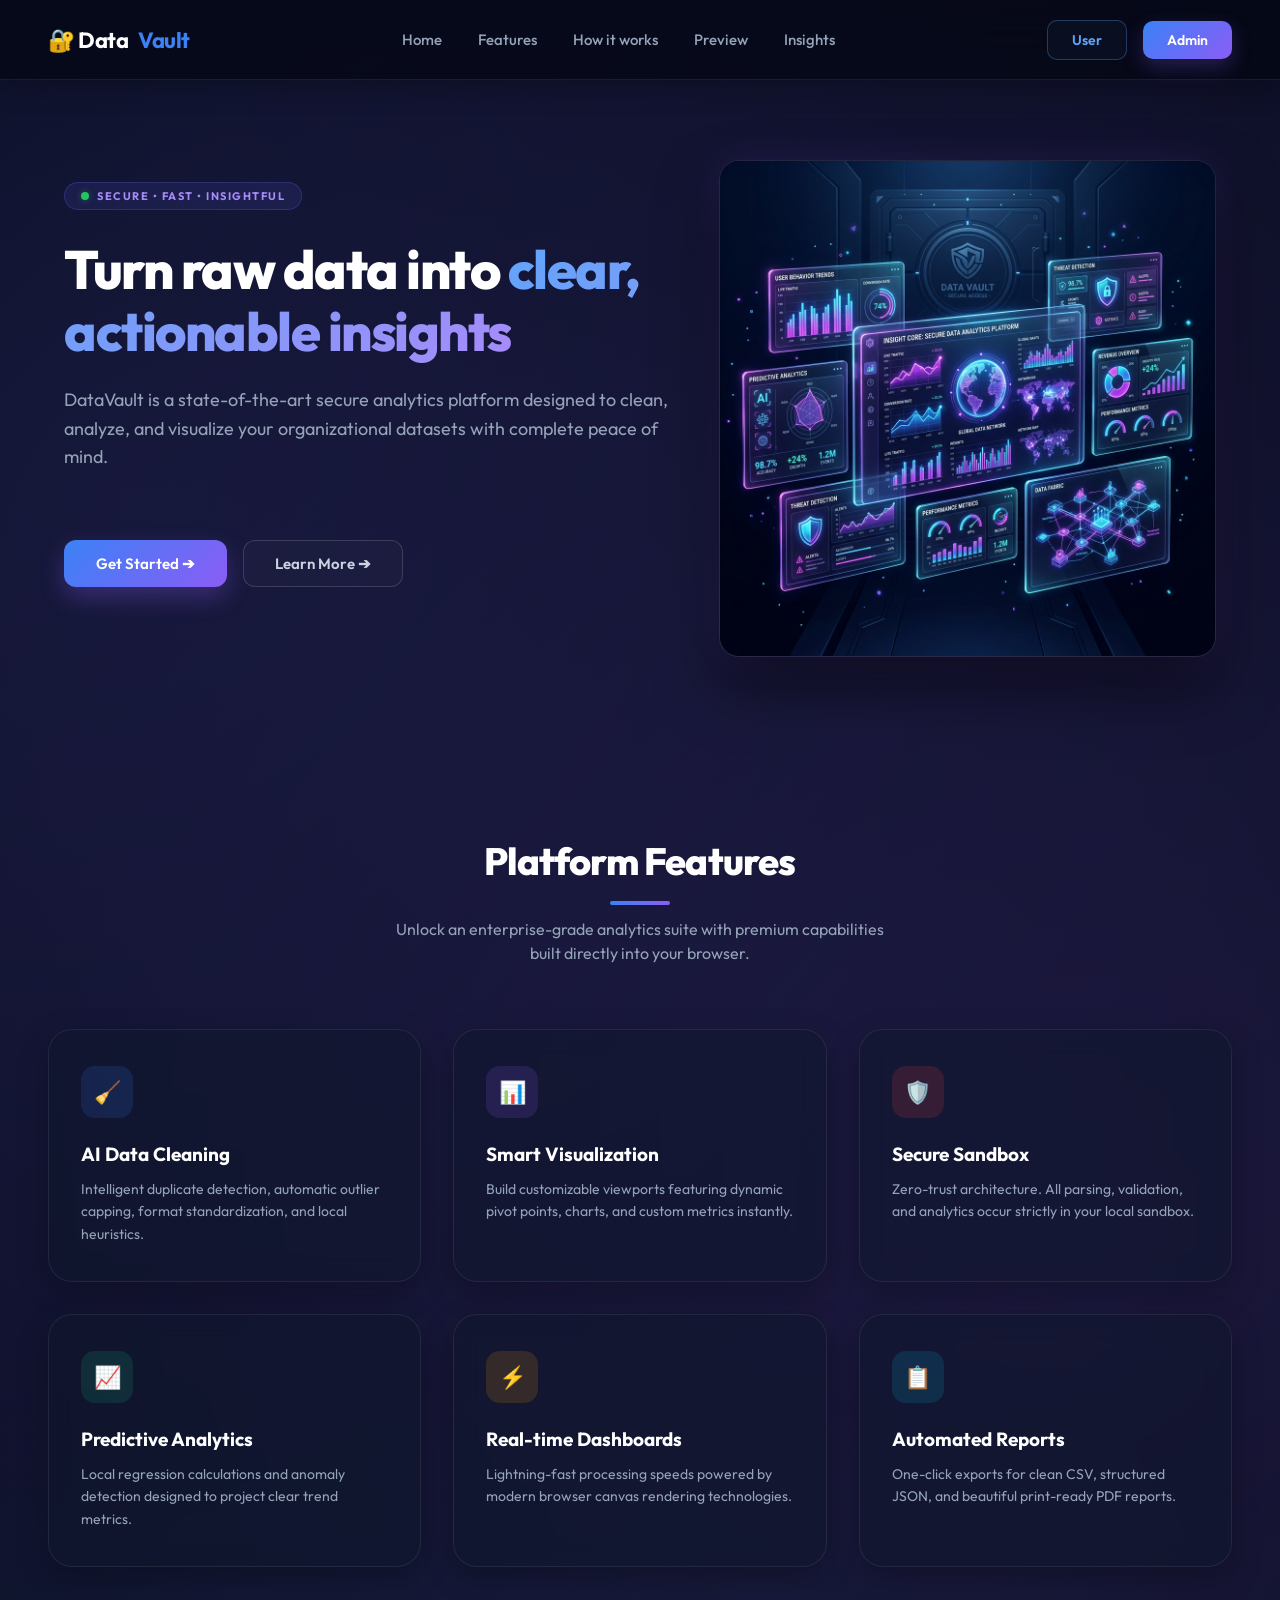
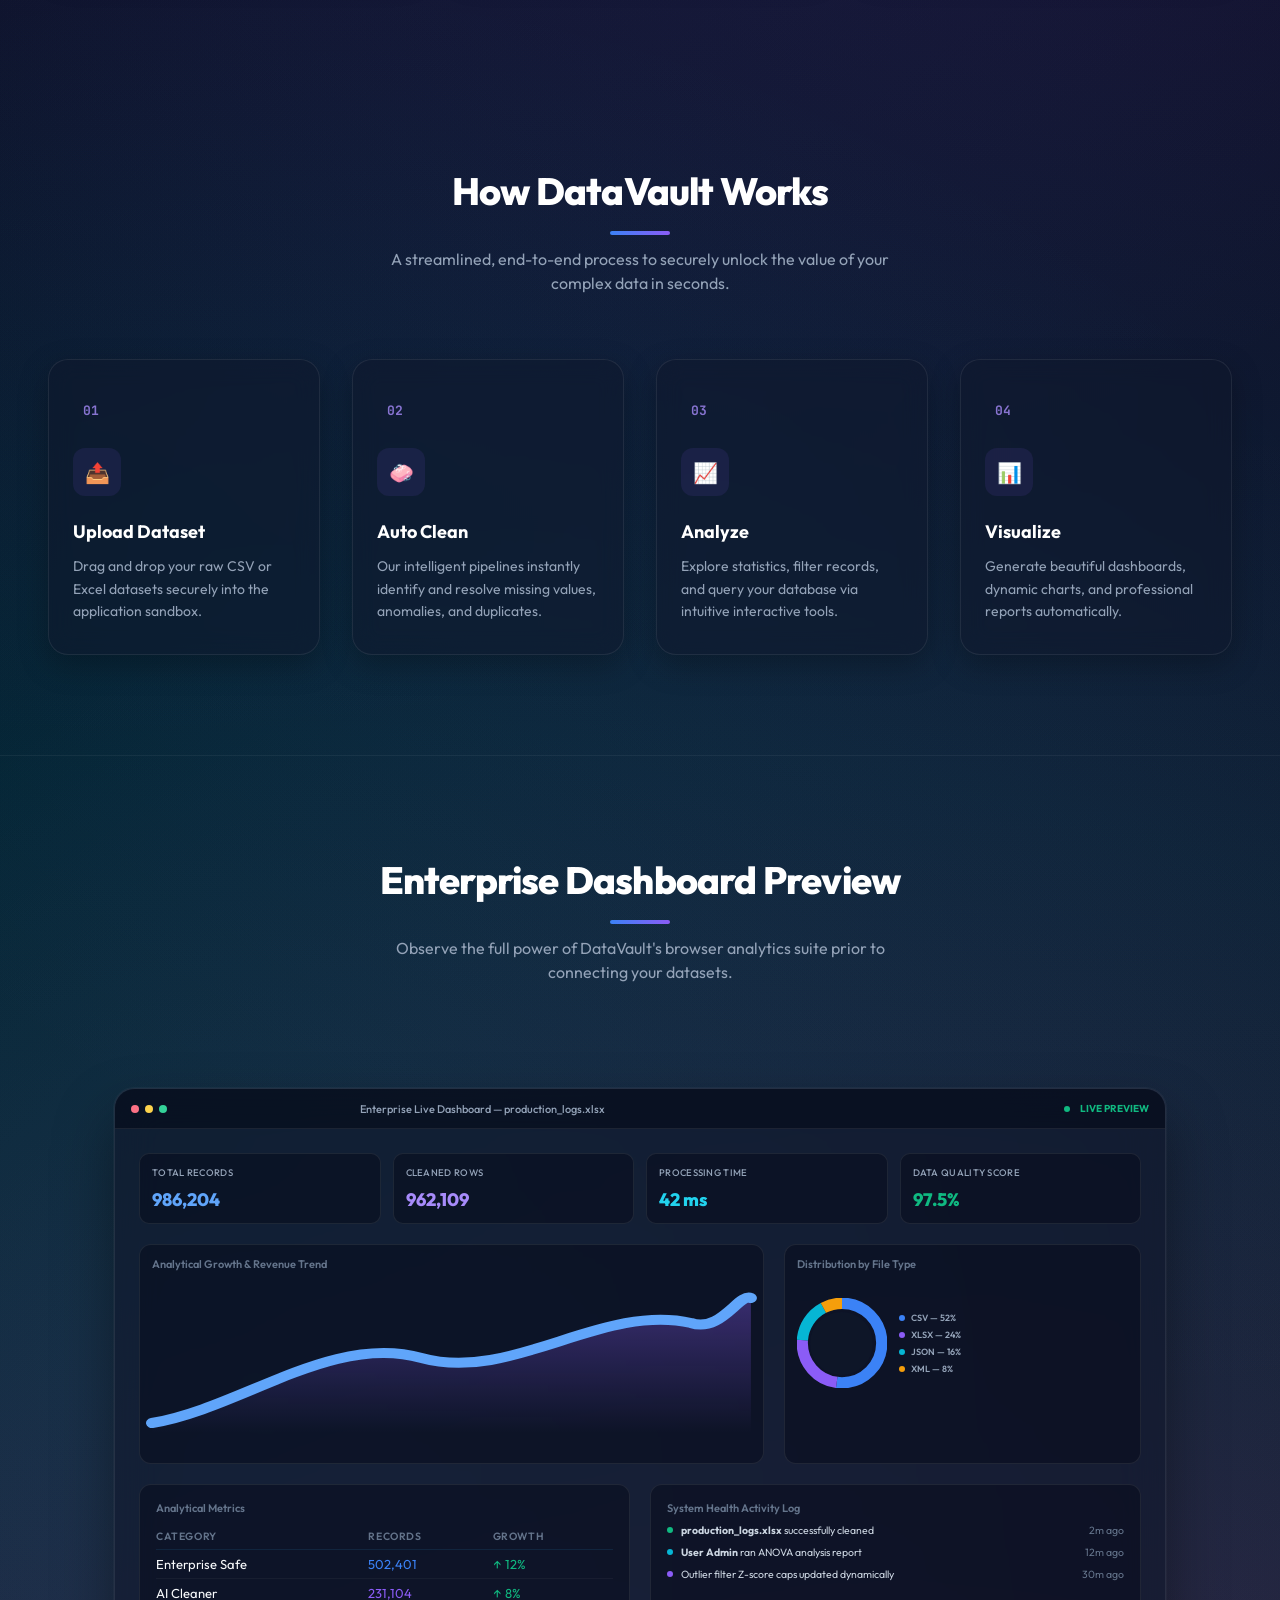
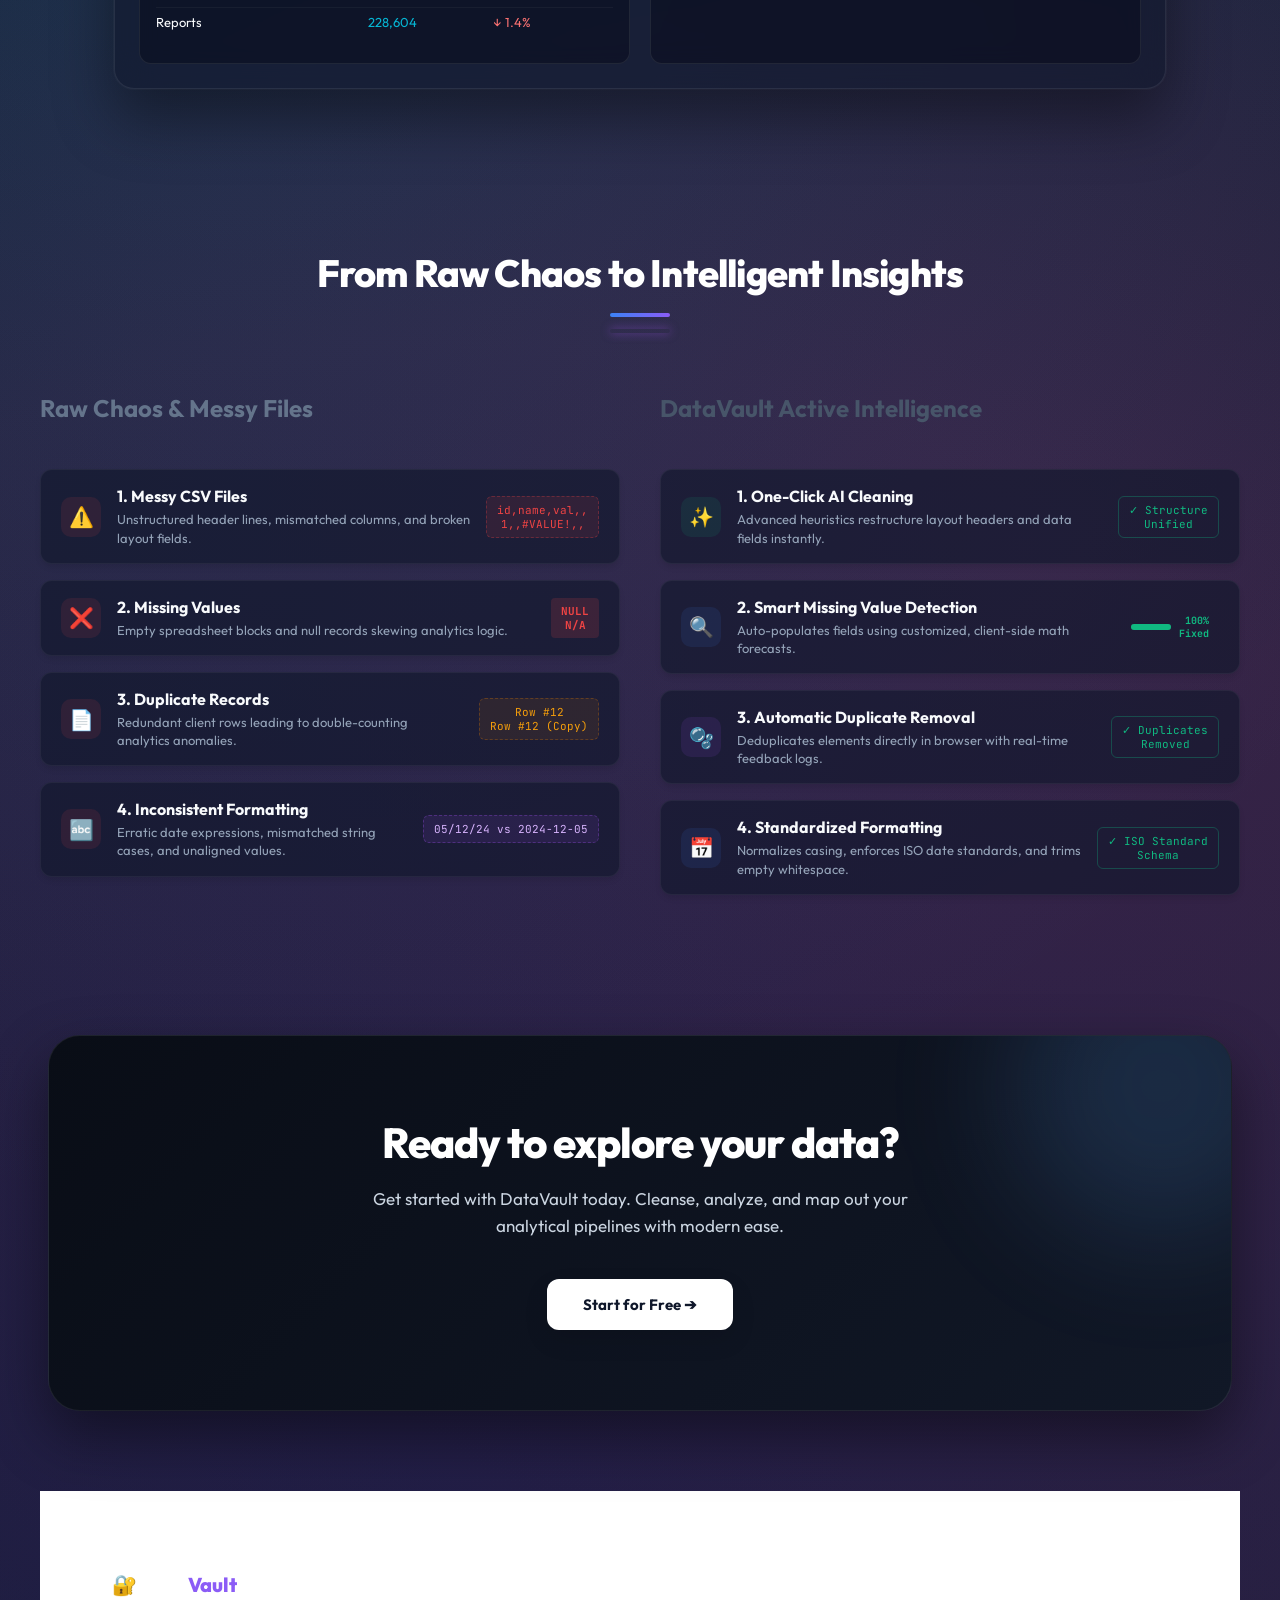
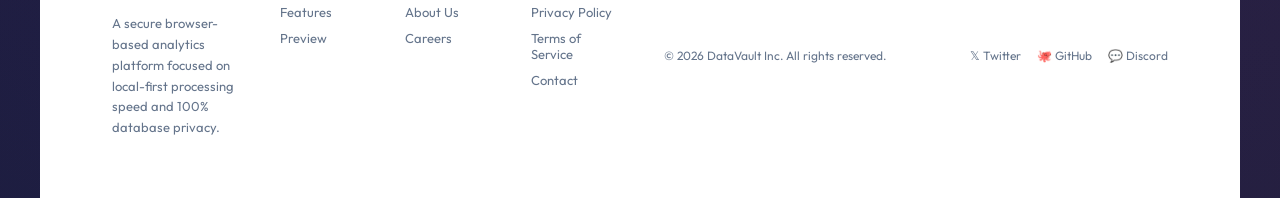
==== commit 125fb336: "remove trusted logos and stats sections from homepage" ====
--- a/index.html
+++ b/index.html
@@ -58,45 +58,7 @@
       </div>
     </section>
 
-    <!-- Trusted By Strip -->
-    <section class="trusted-strip">
-      <p class="trusted-label">Trusted by teams at leading organizations</p>
-      <div class="trusted-logos">
-        <span class="trusted-logo-item">🏢 TechCorp</span>
-        <span class="trusted-logo-item">🏦 FinEdge</span>
-        <span class="trusted-logo-item">🏥 MedFlow</span>
-        <span class="trusted-logo-item">🎓 EduPrime</span>
-        <span class="trusted-logo-item">🚀 LaunchPad</span>
-      </div>
-    </section>
-
-    <!-- Trust / Stats Section -->
-    <section class="home-section" id="home-stats" style="padding-top: 20px; padding-bottom: 40px;">
-      <div class="stats-container" style="max-width: 1200px; width: 100%; margin: 0 auto; padding: 0 24px;">
-        <div class="stats-grid" style="display: grid; grid-template-columns: repeat(4, 1fr); gap: 24px;">
-          <div class="stat-glass-card" style="position: relative; overflow: hidden;">
-            <div class="stat-glow-orb blue"></div>
-            <div class="stat-card-metric">10K+</div>
-            <div class="stat-card-label">Datasets Processed</div>
-          </div>
-          <div class="stat-glass-card" style="position: relative; overflow: hidden;">
-            <div class="stat-glow-orb green"></div>
-            <div class="stat-card-metric">99.9%</div>
-            <div class="stat-card-label">Secure Sandbox</div>
-          </div>
-          <div class="stat-glass-card" style="position: relative; overflow: hidden;">
-            <div class="stat-glow-orb purple"></div>
-            <div class="stat-card-metric">50+</div>
-            <div class="stat-card-label">Analytics Tools</div>
-          </div>
-          <div class="stat-glass-card" style="position: relative; overflow: hidden;">
-            <div class="stat-glow-orb pink"></div>
-            <div class="stat-card-metric">Real-time</div>
-            <div class="stat-card-label">Instant Insights</div>
-          </div>
-        </div>
-      </div>
-    </section>
+
 
     <!-- Platform Features Section -->
     <section class="home-section" id="home-features">
@@ -509,6 +471,10 @@
         window.scrollTo({ top: el.offsetTop - 80, behavior: 'smooth' });
       }
     }
+
+    function showLoginPage() {
+      window.location.href = 'user-login.html';
+    }
   </script>
 </body>
 </html>
--- a/style.css
+++ b/style.css
@@ -3698,3 +3698,129 @@
 .insight-badge.brown-badge { background: rgba(217, 119, 6, 0.1); color: #f59e0b; border: 1px dashed rgba(217, 119, 6, 0.3); }
 .insight-badge.purple-code { background: rgba(168, 85, 247, 0.1); color: #d8b4fe; border: 1px dashed rgba(168, 85, 247, 0.3); }
 .insight-badge.green-badge { border: 1px solid rgba(16, 185, 129, 0.3); color: #10b981; background: transparent; }
+
+/* ── PREMIUM REPORTS PAGE ENHANCEMENTS ── */
+
+/* Color themes for report cards */
+.report-card {
+  transition: all 0.3s cubic-bezier(0.25, 0.8, 0.25, 1);
+}
+
+.report-card.blue:hover {
+  border-color: rgba(56, 189, 248, 0.45) !important;
+  box-shadow: 0 12px 30px rgba(56, 189, 248, 0.12) !important;
+  background: rgba(13, 17, 23, 0.85);
+}
+.report-card.green:hover {
+  border-color: rgba(52, 211, 153, 0.45) !important;
+  box-shadow: 0 12px 30px rgba(52, 211, 153, 0.12) !important;
+  background: rgba(13, 17, 23, 0.85);
+}
+.report-card.violet:hover {
+  border-color: rgba(167, 139, 250, 0.45) !important;
+  box-shadow: 0 12px 30px rgba(167, 139, 250, 0.12) !important;
+  background: rgba(13, 17, 23, 0.85);
+}
+.report-card.amber:hover {
+  border-color: rgba(251, 191, 36, 0.45) !important;
+  box-shadow: 0 12px 30px rgba(251, 191, 36, 0.12) !important;
+  background: rgba(13, 17, 23, 0.85);
+}
+
+/* Light theme overrides */
+.light-theme .report-card.blue:hover {
+  border-color: rgba(2, 132, 199, 0.4) !important;
+  box-shadow: 0 12px 30px rgba(2, 132, 199, 0.08) !important;
+  background: #ffffff;
+}
+.light-theme .report-card.green:hover {
+  border-color: rgba(5, 150, 105, 0.4) !important;
+  box-shadow: 0 12px 30px rgba(5, 150, 105, 0.08) !important;
+  background: #ffffff;
+}
+.light-theme .report-card.violet:hover {
+  border-color: rgba(124, 58, 237, 0.4) !important;
+  box-shadow: 0 12px 30px rgba(124, 58, 237, 0.08) !important;
+  background: #ffffff;
+}
+.light-theme .report-card.amber:hover {
+  border-color: rgba(217, 119, 6, 0.4) !important;
+  box-shadow: 0 12px 30px rgba(217, 119, 6, 0.08) !important;
+  background: #ffffff;
+}
+
+/* Generate Custom Report dashed trigger styling */
+.report-card.custom-report-trigger {
+  border: 1.5px dashed var(--border);
+  background: rgba(255, 255, 255, 0.01);
+  display: flex;
+  align-items: center;
+  justify-content: center;
+  text-align: center;
+  transition: all 0.3s cubic-bezier(0.25, 0.8, 0.25, 1);
+}
+
+.report-card.custom-report-trigger:hover {
+  border-style: solid;
+  border-color: var(--cyan) !important;
+  box-shadow: 0 0 25px rgba(56, 189, 248, 0.15) !important;
+  background: rgba(56, 189, 248, 0.03);
+  transform: translateY(-3px) scale(1.02);
+}
+
+.custom-report-inner {
+  padding: 10px 0;
+  display: flex;
+  flex-direction: column;
+  align-items: center;
+  gap: 8px;
+}
+
+.custom-report-icon {
+  font-size: 32px;
+  font-weight: 300;
+  color: var(--muted2);
+  transition: color 0.3s, transform 0.3s;
+}
+
+.report-card.custom-report-trigger:hover .custom-report-icon {
+  color: var(--cyan);
+  transform: rotate(90deg) scale(1.2);
+}
+
+.custom-report-title {
+  font-size: 14px;
+  font-weight: 700;
+  color: var(--text);
+}
+
+.custom-report-desc {
+  font-size: 11.5px;
+  color: var(--muted2);
+  max-width: 220px;
+  line-height: 1.5;
+}
+
+/* Active filter state styling */
+.report-filter-btn.active {
+  background: var(--cyan-dim) !important;
+  color: var(--cyan) !important;
+  border-color: var(--cyan) !important;
+  box-shadow: 0 0 15px rgba(56, 189, 248, 0.1) !important;
+}
+
+/* Hover effects for action buttons on the card */
+.report-card .btn:hover {
+  transform: translateY(-1px);
+  box-shadow: 0 4px 12px rgba(56, 189, 248, 0.15);
+}
+
+.report-card .btn.primary:hover {
+  box-shadow: 0 4px 18px rgba(56, 189, 248, 0.3);
+}
+
+#report-search-input:focus {
+  border-color: var(--cyan) !important;
+  box-shadow: 0 0 15px rgba(56, 189, 248, 0.15);
+}
+
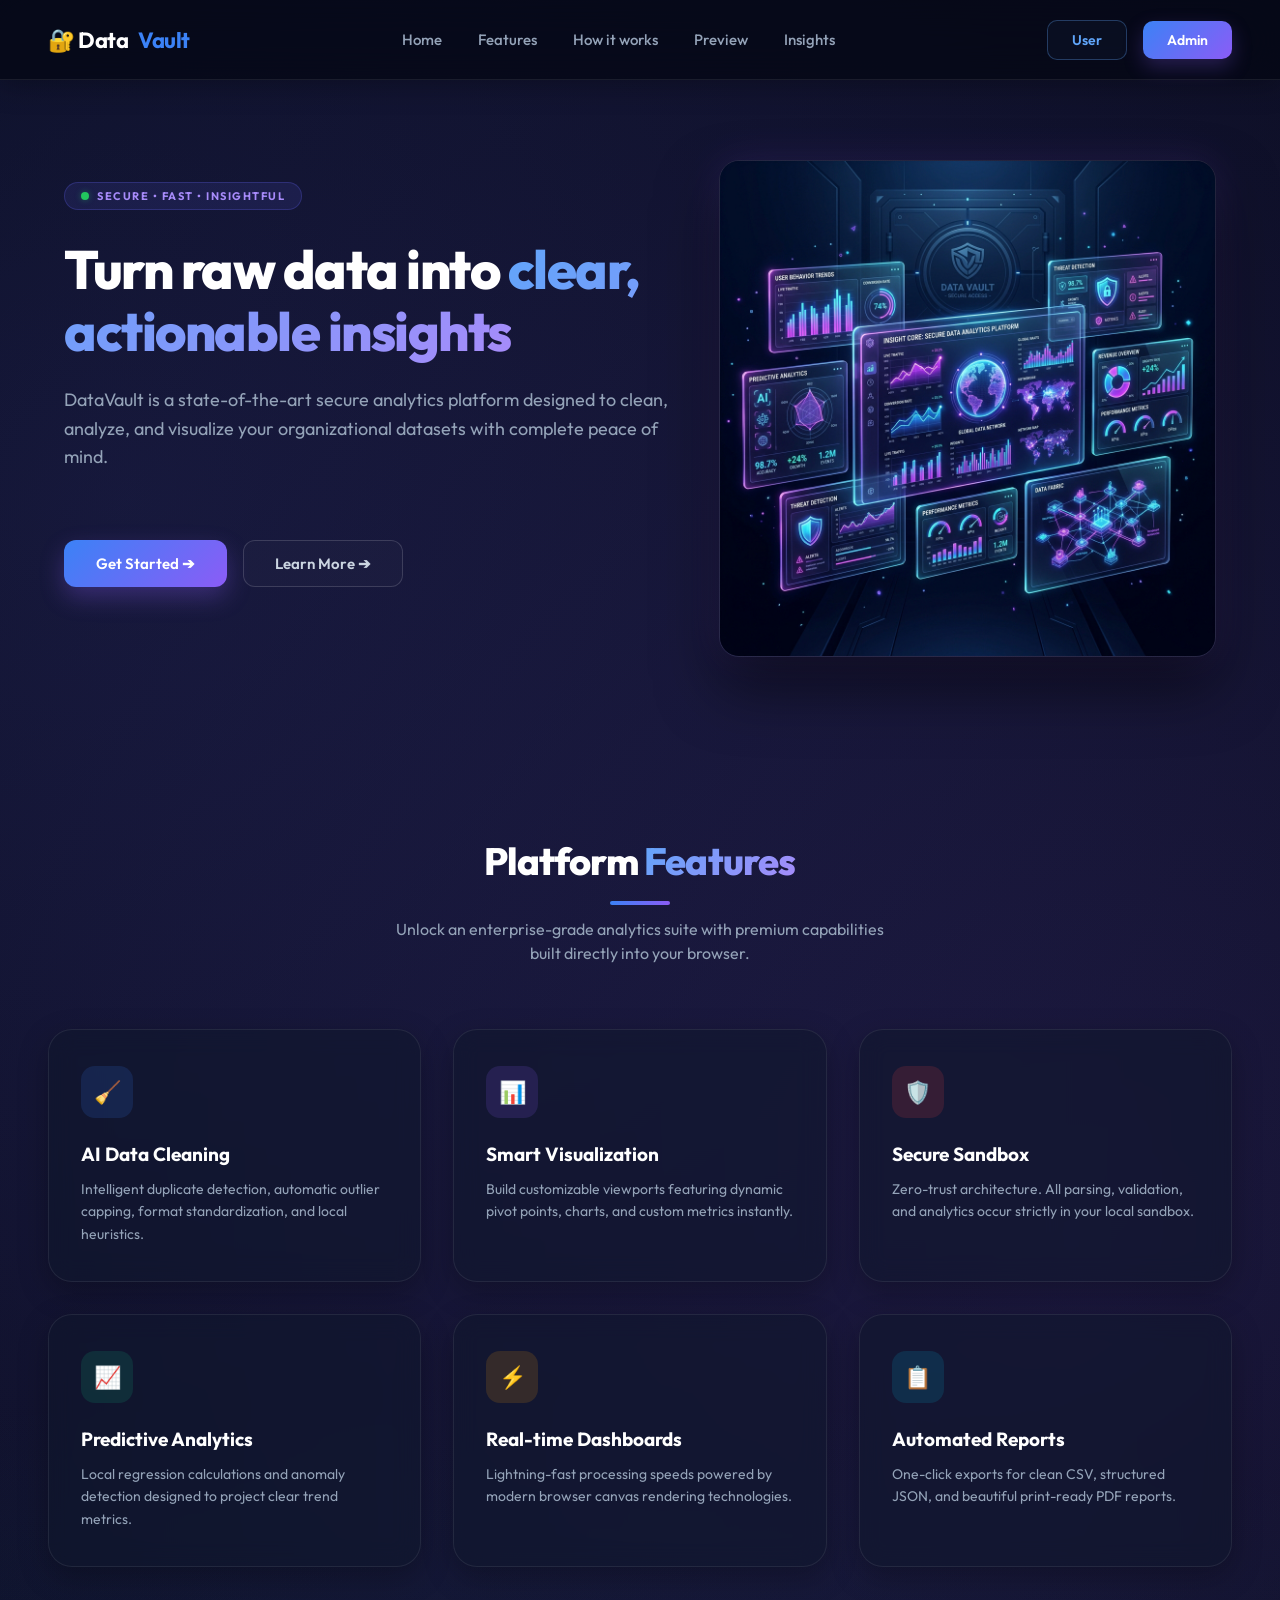
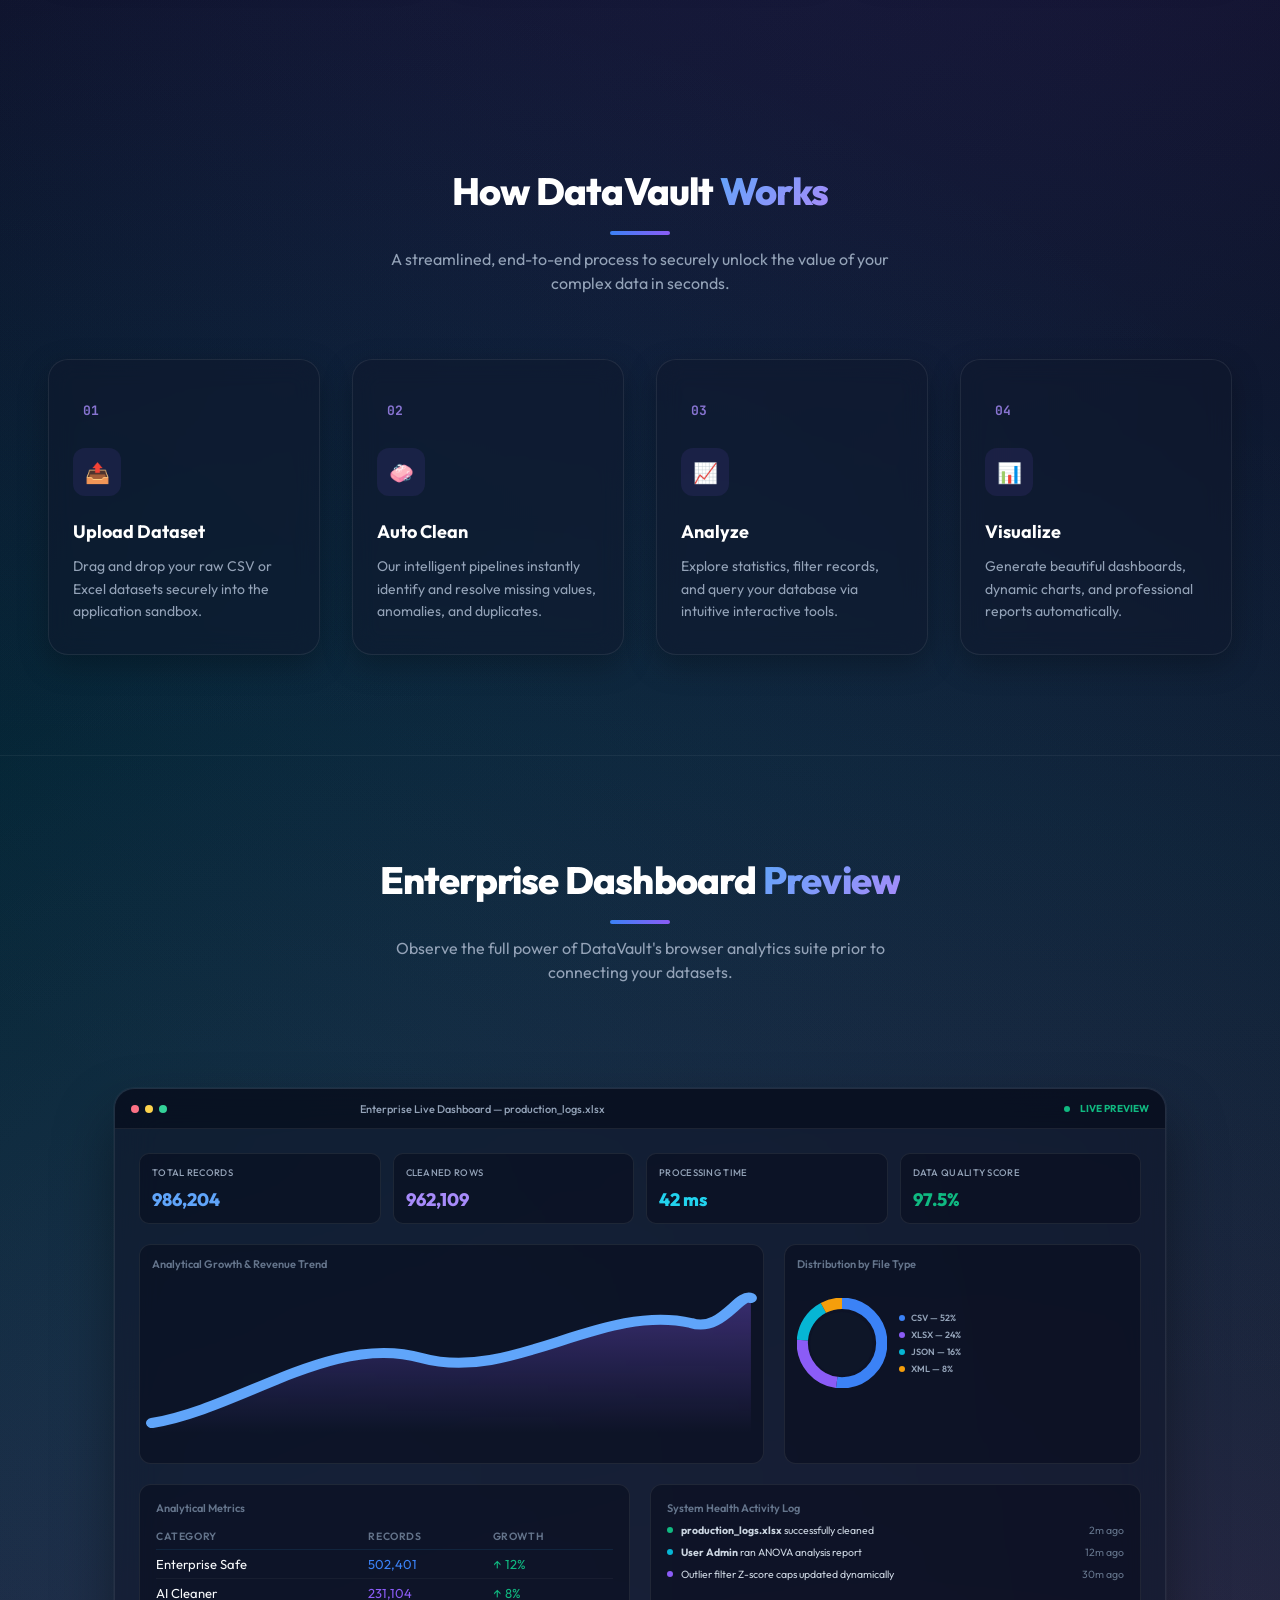
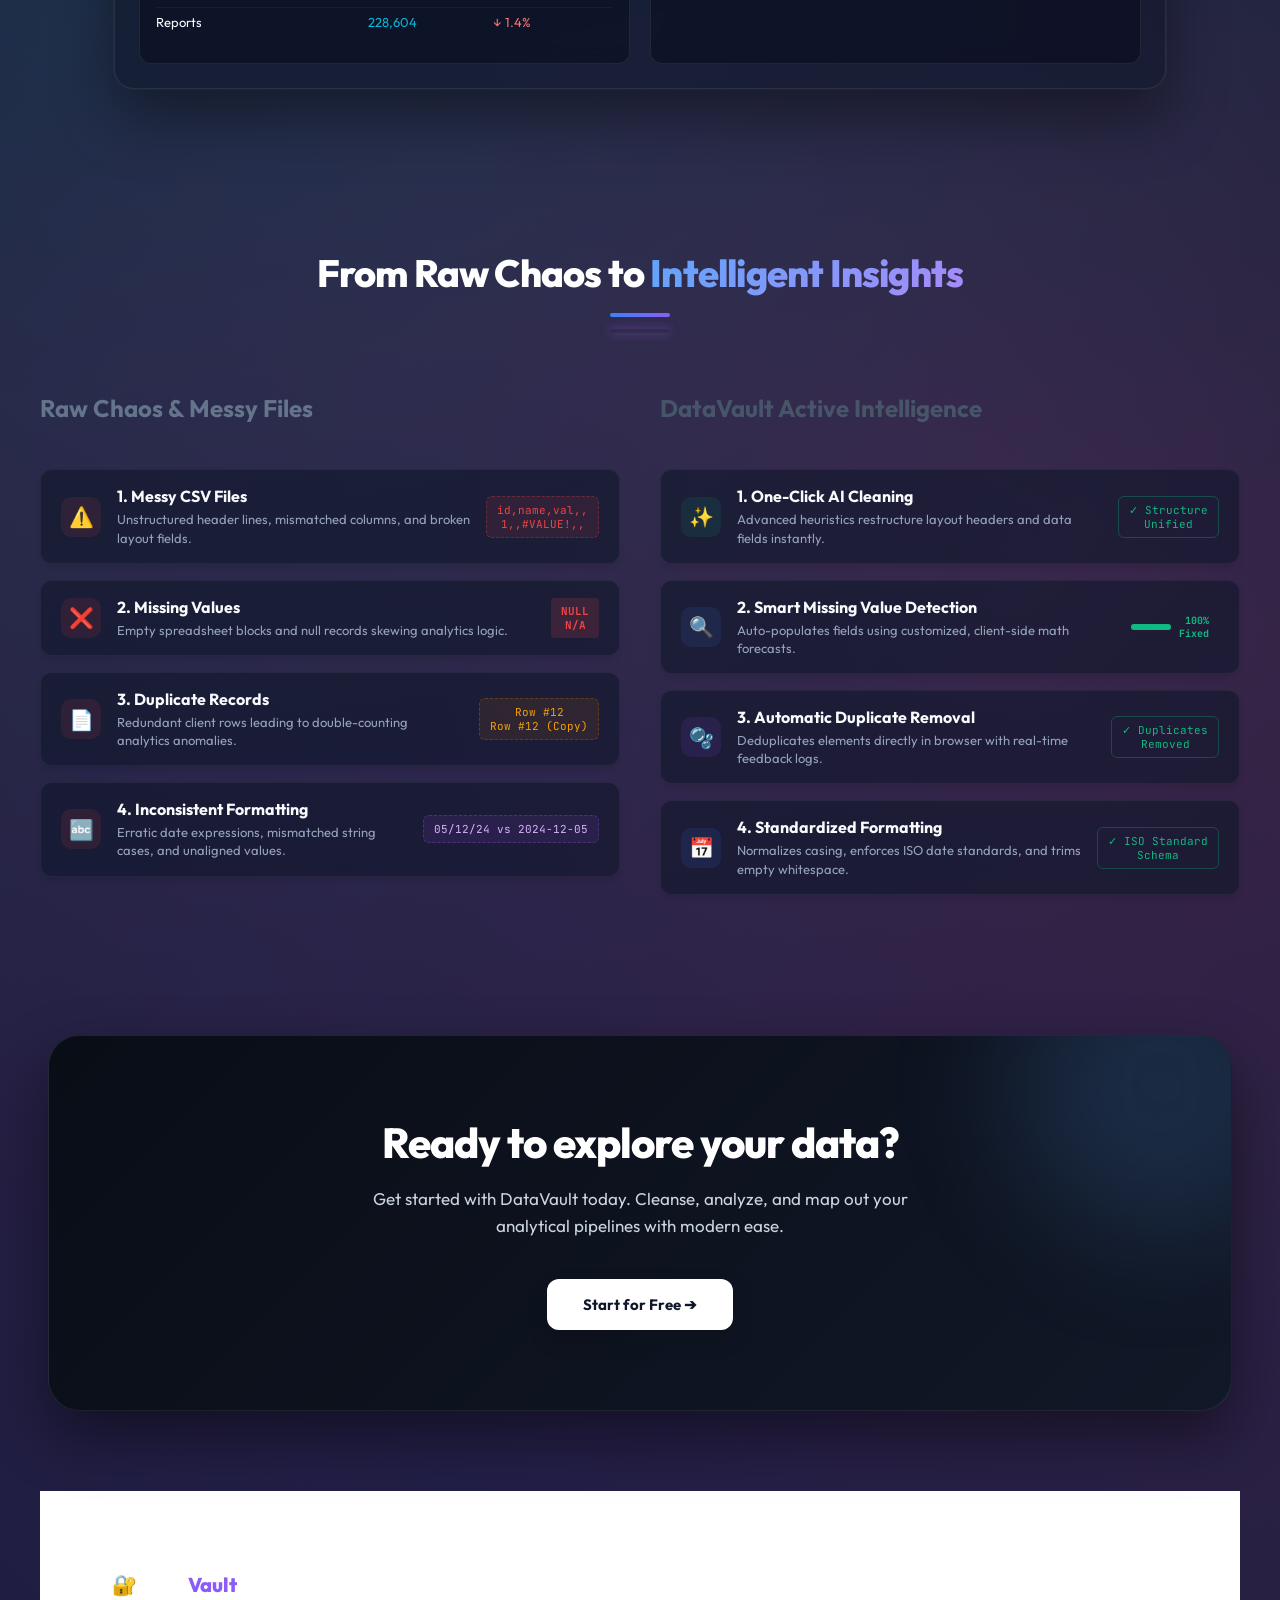
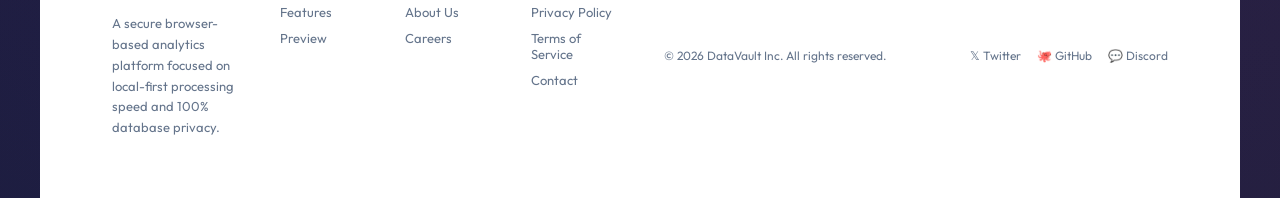
==== commit 0e28d761: "highlight homepage section headlines with premium gradients" ====
--- a/index.html
+++ b/index.html
@@ -62,7 +62,7 @@
 
     <!-- Platform Features Section -->
     <section class="home-section" id="home-features">
-      <h2 class="section-title">Platform Features</h2>
+      <h2 class="section-title">Platform <span class="gradient-text">Features</span></h2>
       <p class="section-subtitle">Unlock an enterprise-grade analytics suite with premium capabilities built directly into your browser.</p>
       
       <div class="features-grid">
@@ -101,7 +101,7 @@
 
     <!-- How It Works Section -->
     <section class="home-section alt-bg" id="home-how">
-      <h2 class="section-title">How DataVault Works</h2>
+      <h2 class="section-title">How DataVault <span class="gradient-text">Works</span></h2>
       <p class="section-subtitle">A streamlined, end-to-end process to securely unlock the value of your complex data in seconds.</p>
       
       <div class="steps-grid">
@@ -134,7 +134,7 @@
 
     <!-- Large Admin Dashboard Preview Section -->
     <section class="home-section" id="home-sandbox" style="padding-bottom: 80px;">
-      <h2 class="section-title">Enterprise Dashboard Preview</h2>
+      <h2 class="section-title">Enterprise Dashboard <span class="gradient-text">Preview</span></h2>
       <p class="section-subtitle">Observe the full power of DataVault's browser analytics suite prior to connecting your datasets.</p>
       
       <div class="preview-container" style="max-width: 1100px; width: 100%; margin: 40px auto 0; padding: 0 24px;">
@@ -281,7 +281,7 @@
 
     <!-- Insights / Features Grid Section -->
     <section class="home-section" id="home-insights" style="background: rgba(13, 17, 23, 0.4);">
-      <h2 class="section-title">From Raw Chaos to Intelligent Insights</h2>
+      <h2 class="section-title">From Raw Chaos to <span class="gradient-text">Intelligent Insights</span></h2>
       <div class="title-underline" style="width: 60px; height: 4px; background: linear-gradient(90deg, var(--brand), #a855f7); margin: 0 auto 60px; border-radius: 2px; box-shadow: 0 0 10px rgba(168,85,247,0.5);"></div>
       
       <div class="insights-grid" style="display: grid; grid-template-columns: 1fr 1fr; gap: 40px; max-width: 1200px; margin: 0 auto; text-align: left;">
--- a/style.css
+++ b/style.css
@@ -2365,7 +2365,8 @@
   margin-bottom: 24px;
 }
 
-.home-hero h1 span.gradient-text {
+.home-hero h1 span.gradient-text,
+.gradient-text {
   background: linear-gradient(135deg, #3b82f6 0%, #8b5cf6 50%, #6366f1 100%);
   -webkit-background-clip: text;
   -webkit-text-fill-color: transparent;
@@ -3206,7 +3207,8 @@
   color: #94a3b8 !important;
 }
 
-body:not(.light-theme) .home-hero h1 span.gradient-text {
+body:not(.light-theme) .home-hero h1 span.gradient-text,
+body:not(.light-theme) .gradient-text {
   background: linear-gradient(135deg, #60a5fa 0%, #a78bfa 50%, #22d3ee 100%) !important;
   -webkit-background-clip: text !important;
   -webkit-text-fill-color: transparent !important;
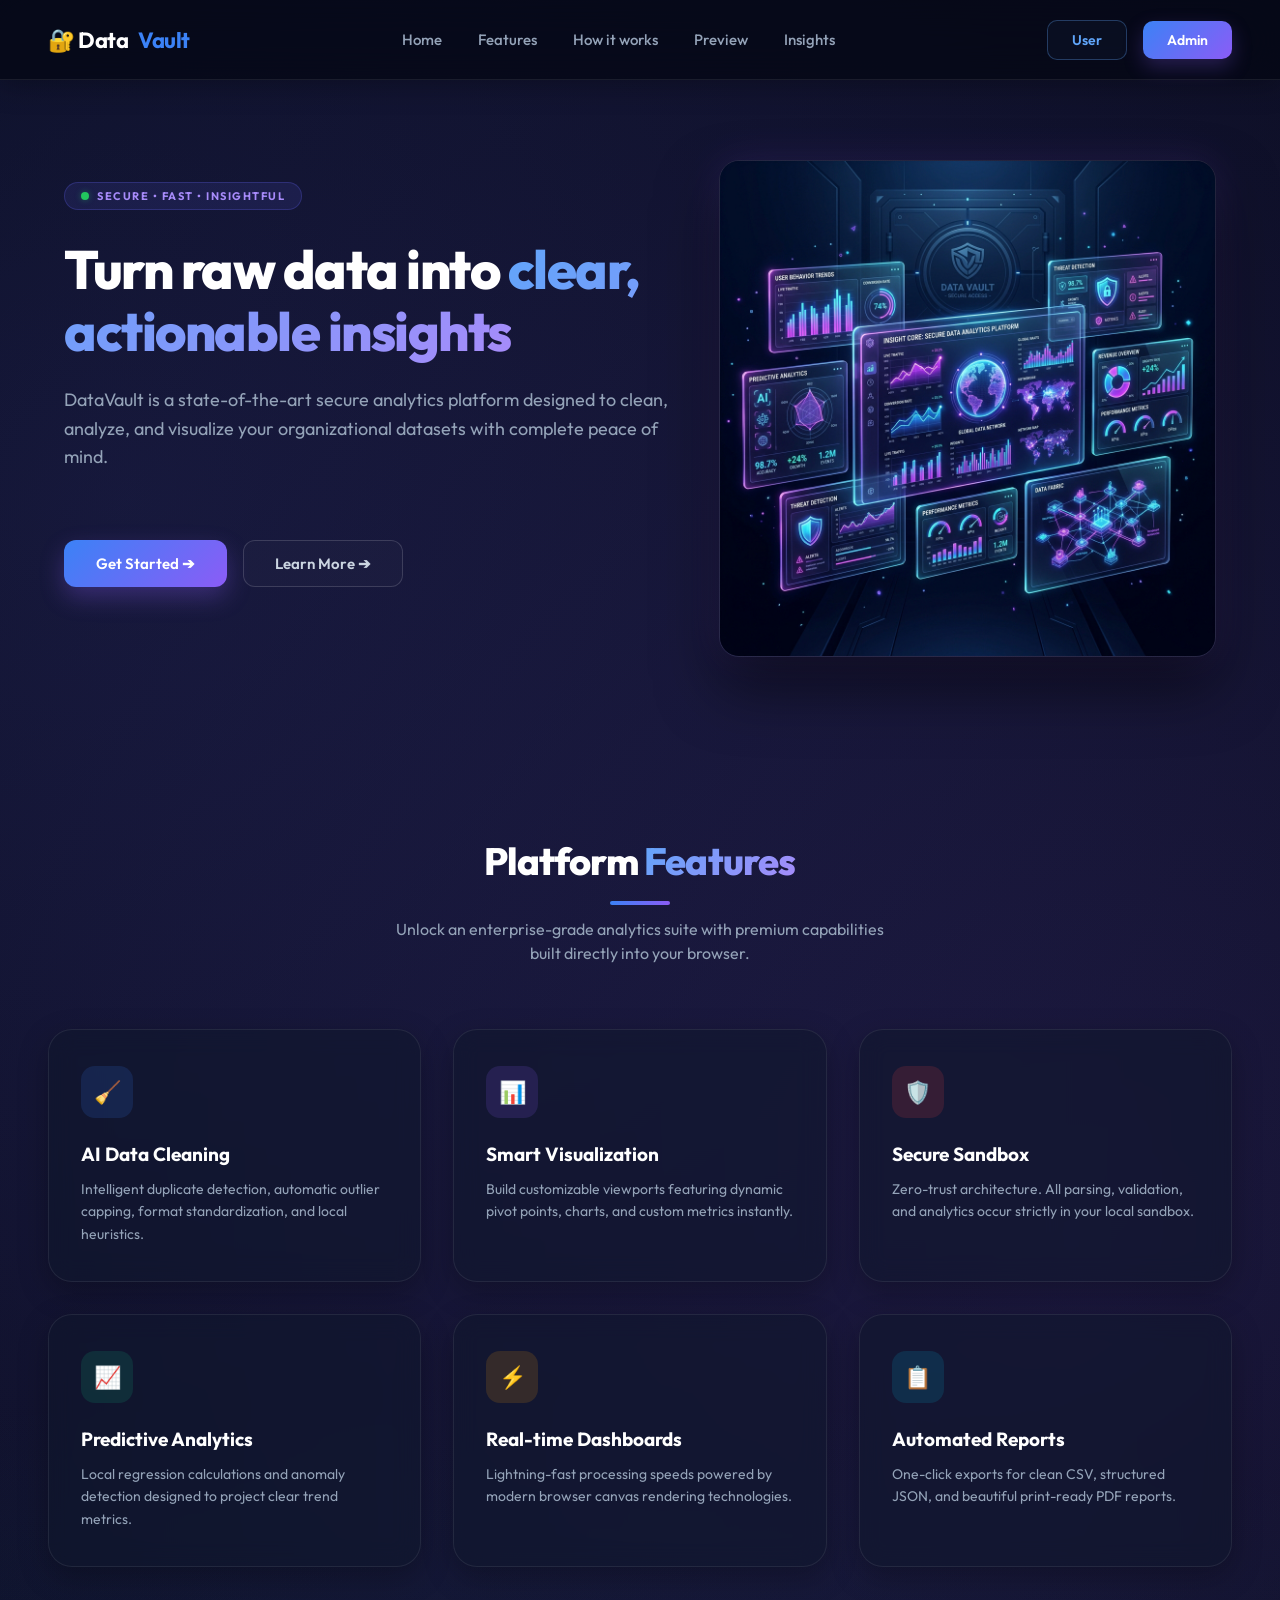
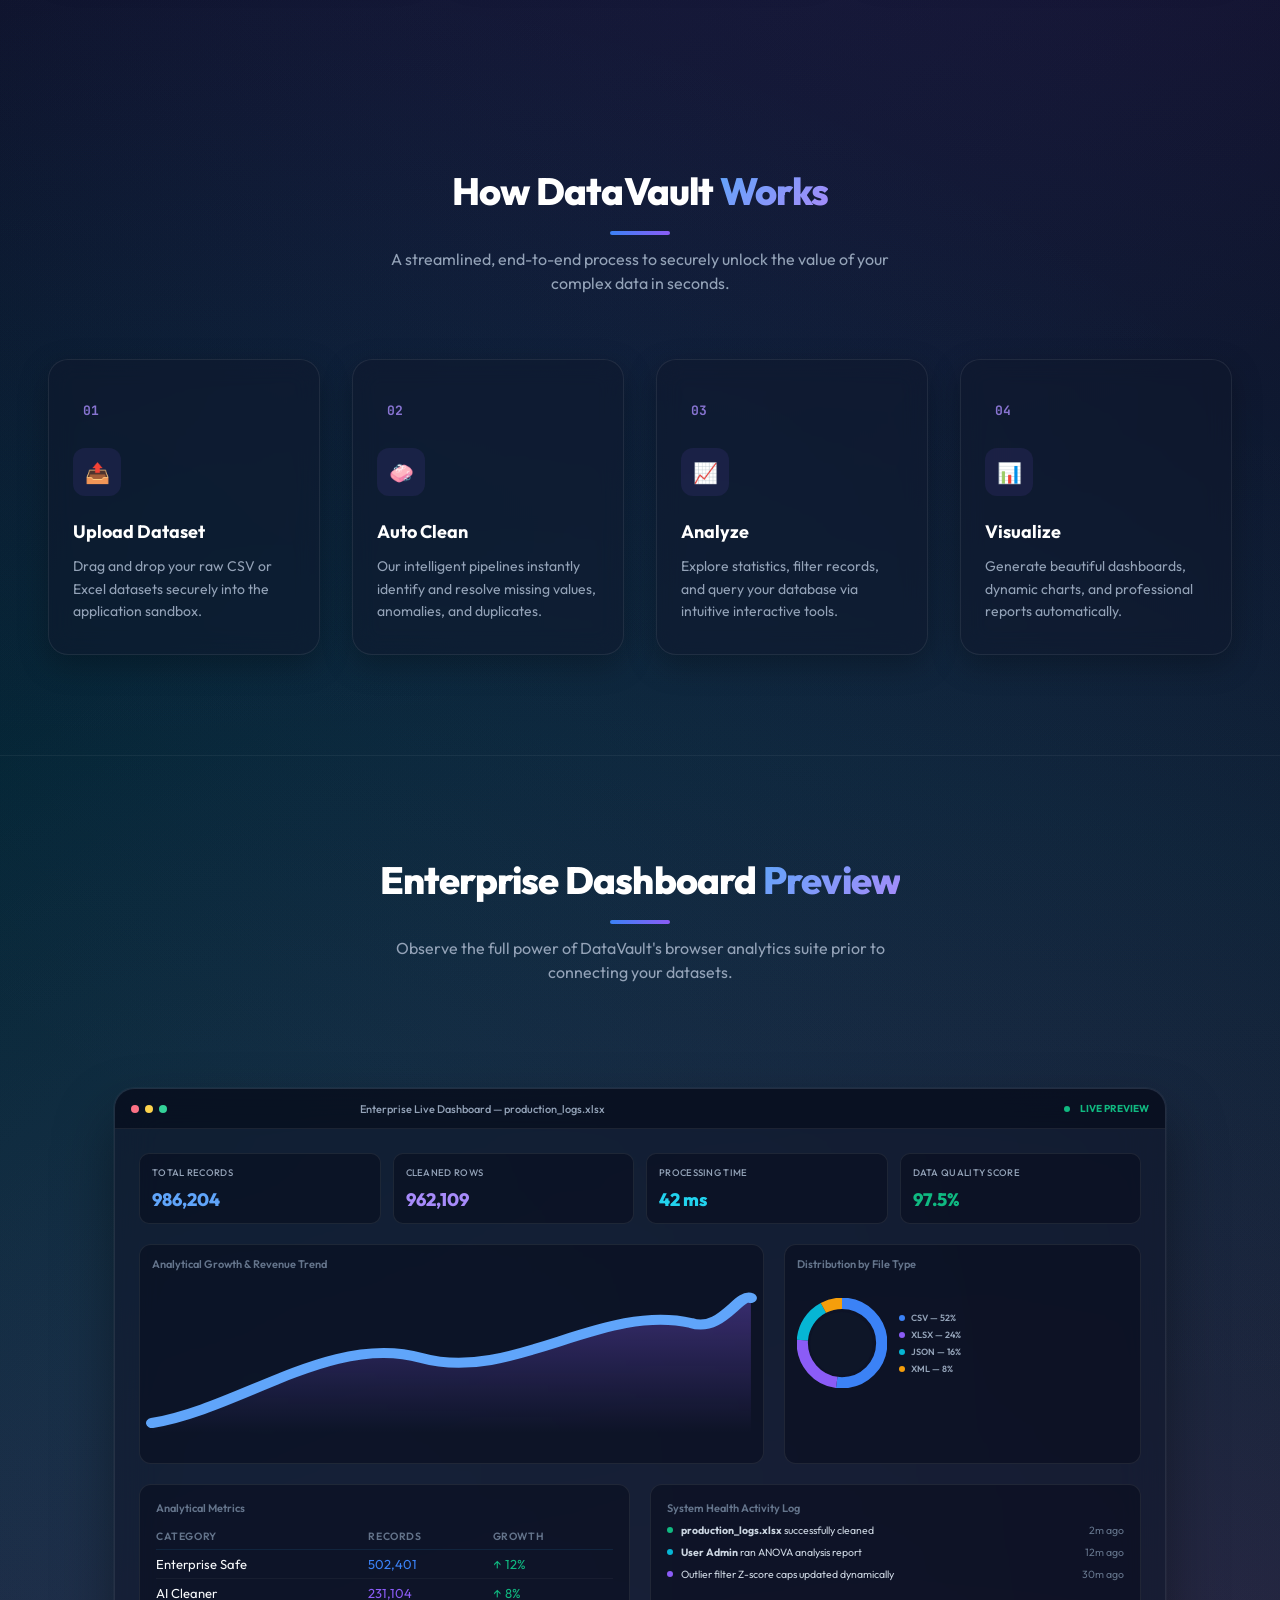
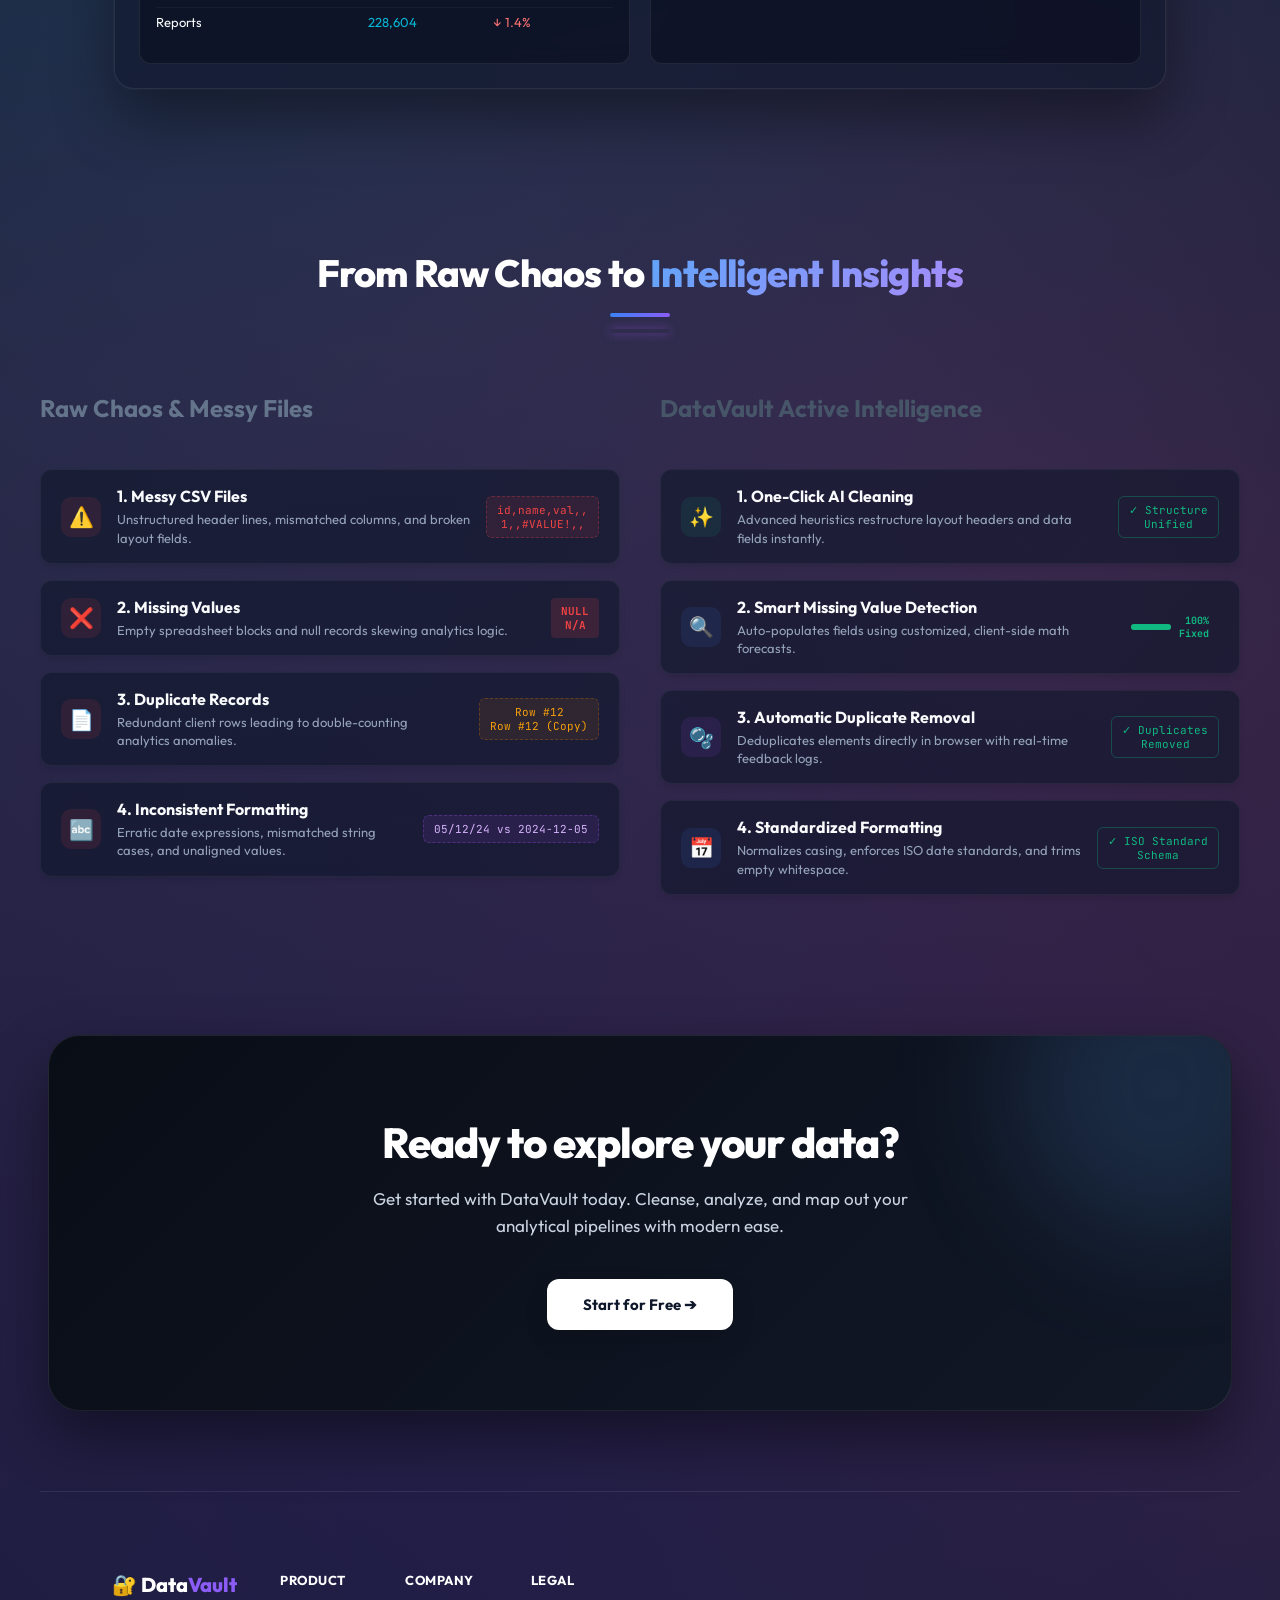
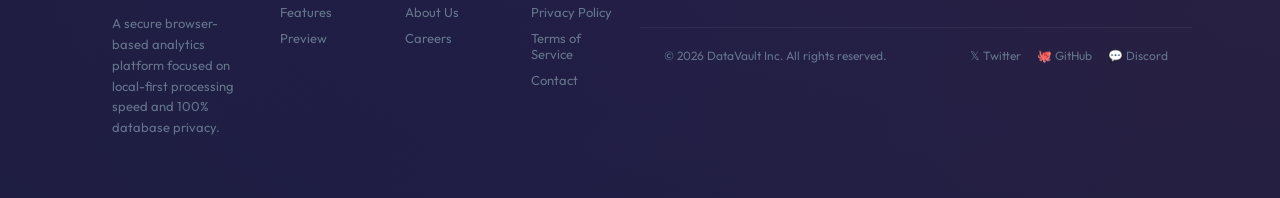
==== commit fa06ab9d: "add cache busting parameters to style.css references" ====
--- a/index.html
+++ b/index.html
@@ -8,7 +8,7 @@
   <link
     href="https://fonts.googleapis.com/css2?family=Outfit:wght@300;400;500;600;700;800&family=Montserrat:wght@600;700;800&family=JetBrains+Mono:wght@400;500&display=swap"
     rel="stylesheet" />
-  <link rel="stylesheet" href="style.css">
+  <link rel="stylesheet" href="style.css?v=2.0">
   <script src="https://cdn.sheetjs.com/xlsx-latest/package/dist/xlsx.full.min.js"></script>
 
 </head>
--- a/style.css
+++ b/style.css
@@ -3573,6 +3573,7 @@
 /* Footer Section */
 body:not(.light-theme) .home-footer {
   border-top: 1px solid rgba(255, 255, 255, 0.08) !important;
+  background: transparent !important;
 }
 
 body:not(.light-theme) .footer-copy {
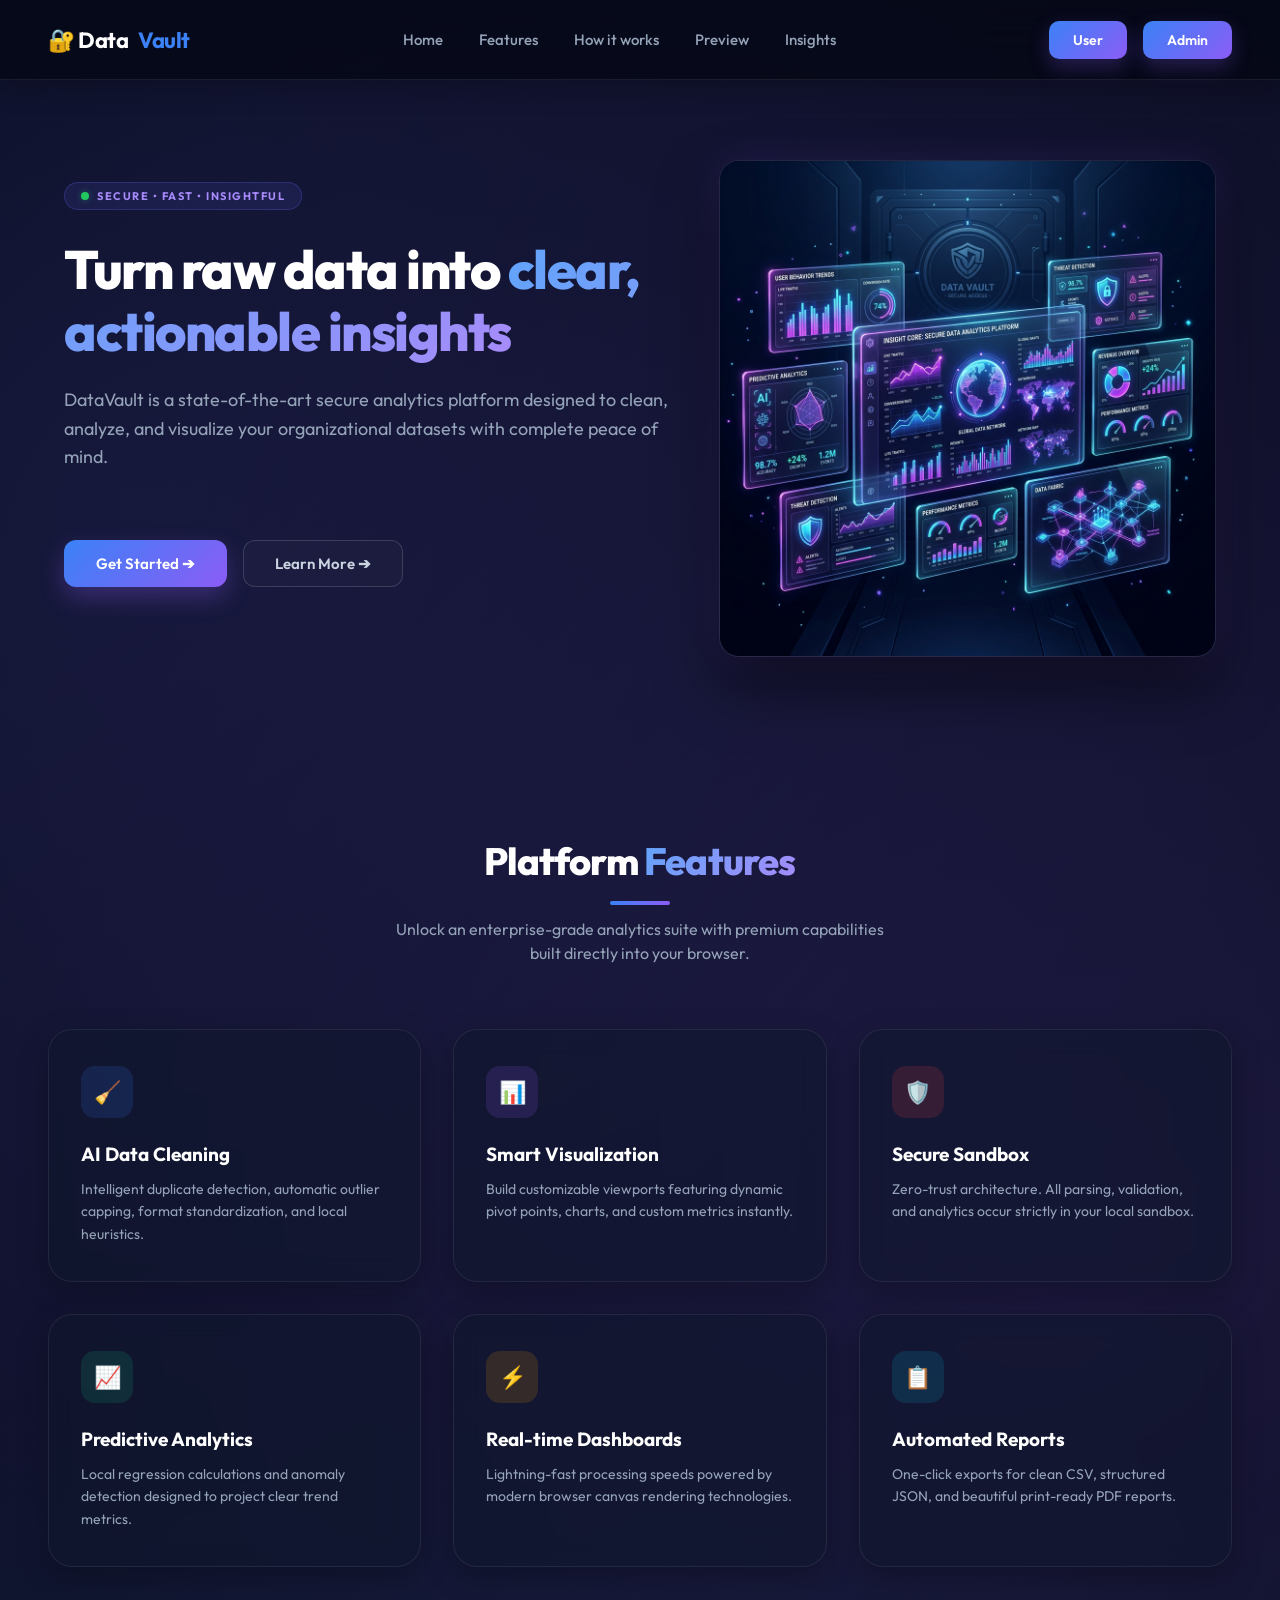
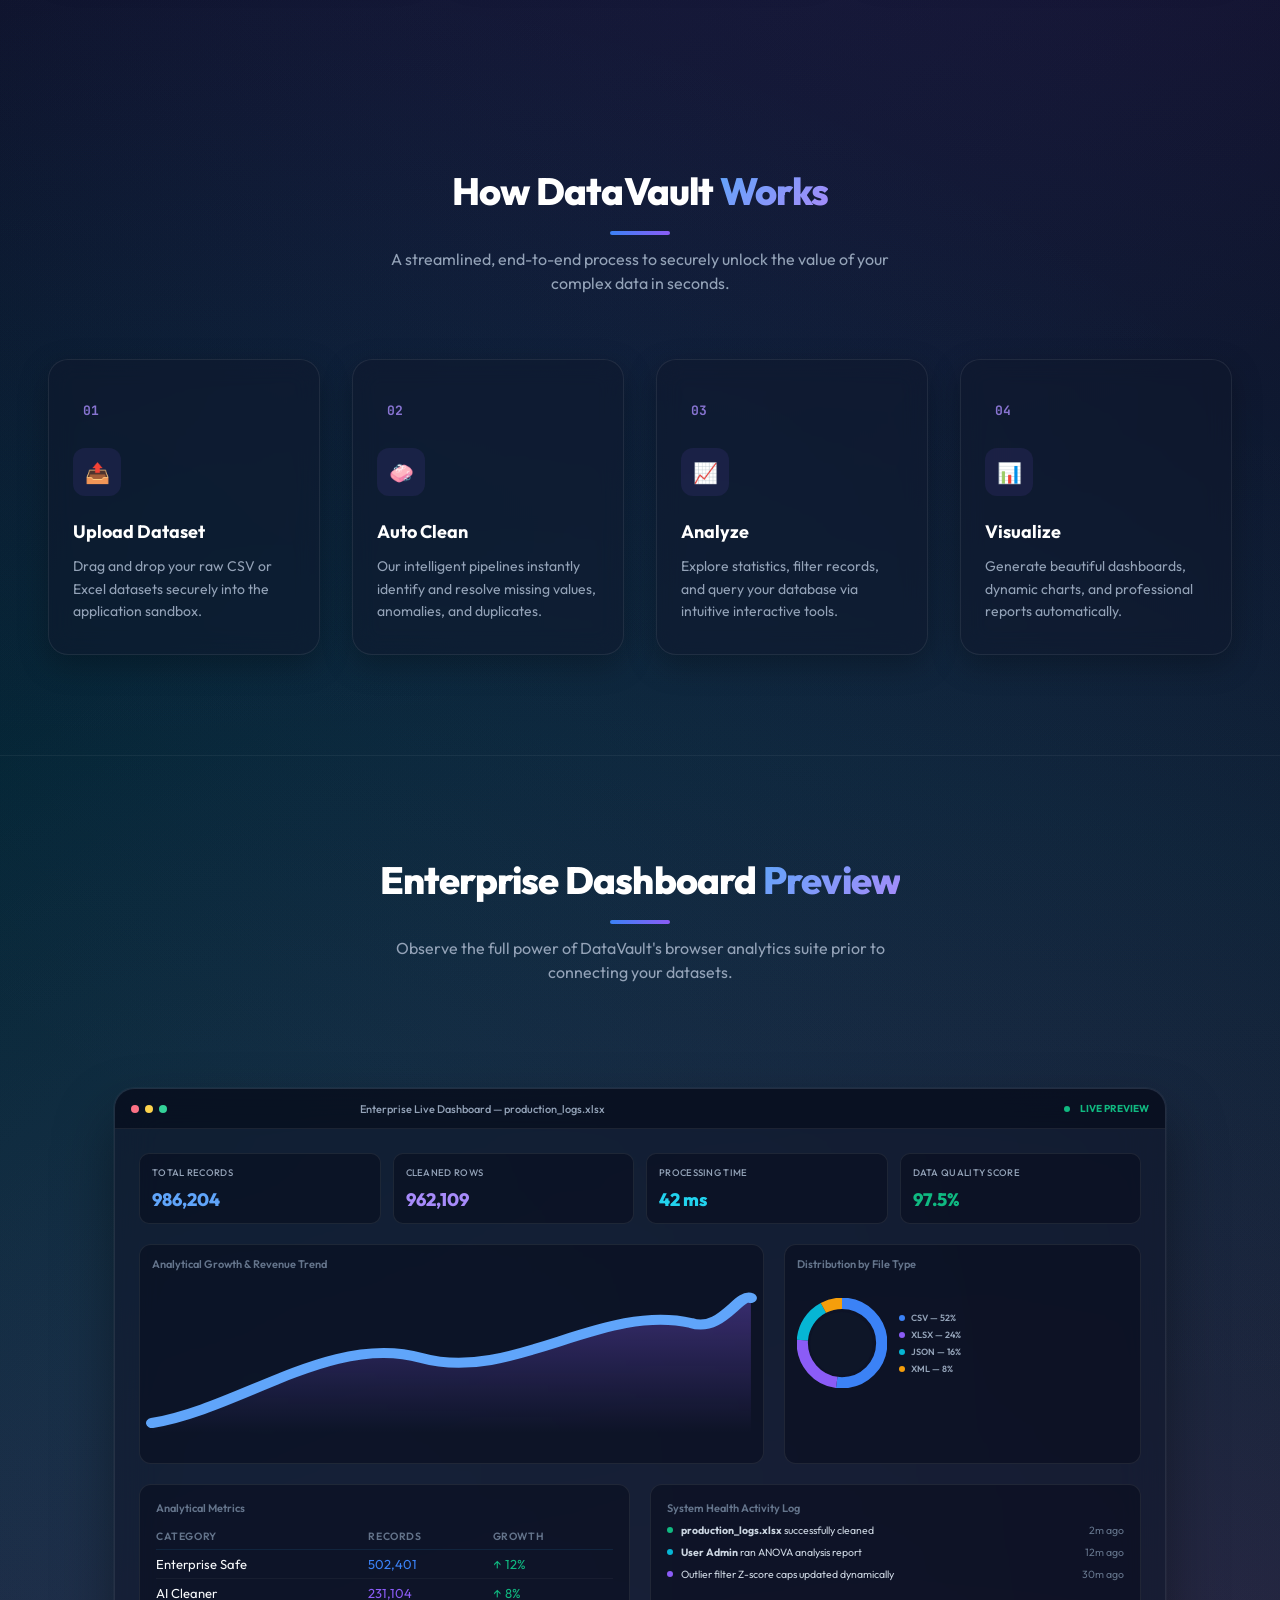
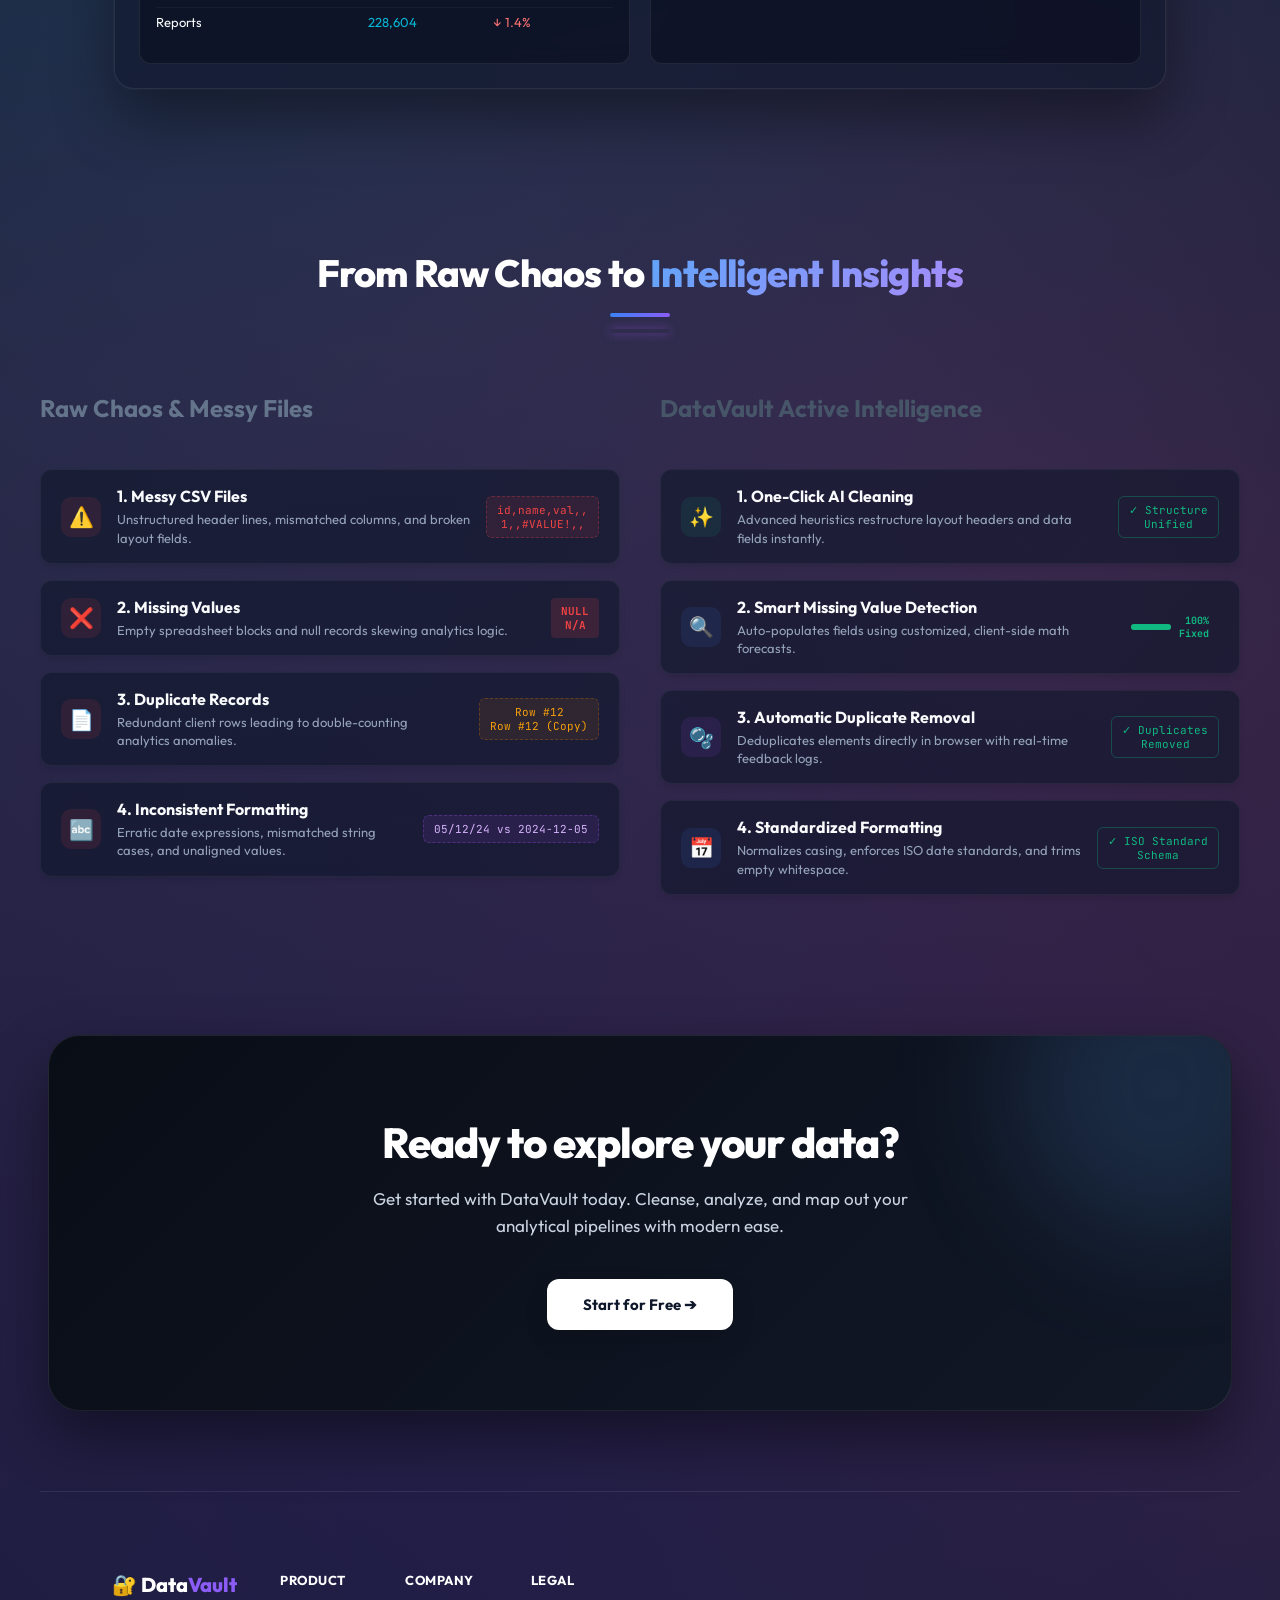
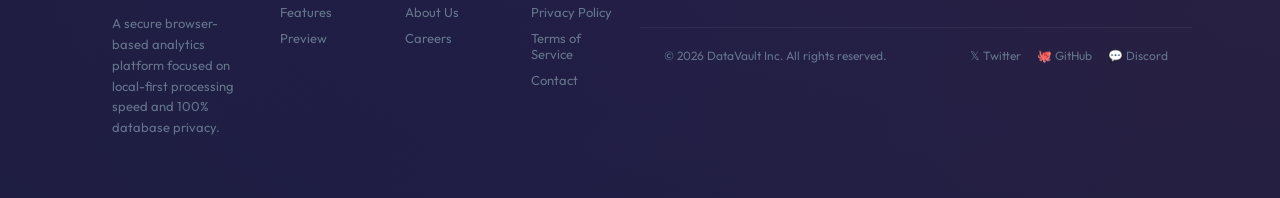
==== commit 9bfba9ef: "Home page: User button styled same as Admin button" ====
--- a/index.html
+++ b/index.html
@@ -32,7 +32,7 @@
         <button class="home-nav-link" onclick="scrollToSection('home-insights')">Insights</button>
       </nav>
       <div class="home-header-actions">
-        <button class="btn-header-outline" onclick="window.location.href='user-login.html'">User</button>
+        <button class="btn-get-started" onclick="window.location.href='user-login.html'">User</button>
         <button class="btn-get-started" onclick="window.location.href='admin-login.html'">Admin</button>
       </div>
     </header>
--- a/style.css
+++ b/style.css
@@ -3827,3 +3827,427 @@
   box-shadow: 0 0 15px rgba(56, 189, 248, 0.15);
 }
 
+/* ── PREMIUM DARK THEME LOGIN OVERRIDES ── */
+body:not(.light-theme) #page-login.soft-mode {
+  background: #06080f !important;
+}
+
+body:not(.light-theme) .login-outer-frame {
+  background: rgba(13, 17, 23, 0.7) !important;
+  border: 1px solid rgba(255, 255, 255, 0.08) !important;
+  border-radius: 24px !important;
+  box-shadow: 0 30px 60px rgba(0, 0, 0, 0.5), 0 0 40px rgba(56, 189, 248, 0.03) !important;
+  max-width: 1000px !important;
+  height: 600px !important;
+}
+
+body:not(.light-theme) .login-left-form {
+  padding: 60px 60px !important;
+  flex: 0.95 !important;
+}
+
+body:not(.light-theme) .login-title-soft {
+  font-size: 38px !important;
+  font-weight: 800 !important;
+  color: #ffffff !important;
+  margin-bottom: 8px !important;
+}
+
+body:not(.light-theme) #login-subtitle {
+  font-size: 13.5px !important;
+  color: #94a3b8 !important;
+  margin-bottom: 32px !important;
+}
+
+body:not(.light-theme) .soft-field {
+  margin-bottom: 24px !important;
+}
+
+body:not(.light-theme) .soft-field label {
+  font-size: 11px !important;
+  font-weight: 700 !important;
+  color: #cbd5e1 !important;
+  text-transform: uppercase !important;
+  letter-spacing: 0.8px !important;
+  margin-bottom: 10px !important;
+}
+
+body:not(.light-theme) .soft-input {
+  background: rgba(15, 23, 42, 0.5) !important;
+  border: 1px solid rgba(255, 255, 255, 0.08) !important;
+  border-radius: 8px !important;
+  padding: 12px 14px !important;
+  font-size: 14.5px !important;
+  color: #ffffff !important;
+  transition: all 0.3s !important;
+  box-sizing: border-box !important;
+}
+
+body:not(.light-theme) .soft-input:focus {
+  border-color: var(--cyan) !important;
+  box-shadow: 0 0 15px rgba(56, 189, 248, 0.15) !important;
+}
+
+body:not(.light-theme) .btn-soft-login {
+  background: linear-gradient(135deg, #3b82f6 0%, #8b5cf6 100%) !important;
+  color: #ffffff !important;
+  border: none !important;
+  padding: 14px 36px !important;
+  border-radius: 10px !important;
+  font-weight: 700 !important;
+  font-size: 14.5px !important;
+  cursor: pointer !important;
+  box-shadow: 0 8px 24px rgba(139, 92, 246, 0.25) !important;
+  transition: all 0.3s !important;
+}
+
+body:not(.light-theme) .btn-soft-login:hover {
+  transform: translateY(-2px) !important;
+  box-shadow: 0 12px 30px rgba(139, 92, 246, 0.4) !important;
+}
+
+body:not(.light-theme) .btn-soft-home {
+  background: rgba(255, 255, 255, 0.03) !important;
+  color: #cbd5e1 !important;
+  border: 1px solid rgba(255, 255, 255, 0.15) !important;
+  padding: 14px 36px !important;
+  border-radius: 10px !important;
+  font-weight: 700 !important;
+  font-size: 14.5px !important;
+  cursor: pointer !important;
+  transition: all 0.3s !important;
+  box-shadow: none !important;
+}
+
+body:not(.light-theme) .btn-soft-home:hover {
+  background: rgba(255, 255, 255, 0.08) !important;
+  border-color: rgba(255, 255, 255, 0.25) !important;
+  transform: translateY(-2px) !important;
+}
+
+body:not(.light-theme) .login-right-visual {
+  background: #0f172a !important;
+  border-left: 1px solid rgba(255, 255, 255, 0.05) !important;
+}
+
+body:not(.light-theme) .soft-field span[onclick*="togglePwd"] {
+  top: 38px !important;
+  right: 12px !important;
+}
+
+/* ═══════════════════════════════════════════
+   ADMIN PAGES — DISTINCT THEME
+═══════════════════════════════════════════ */
+
+/* Admin page background — deep indigo gradient */
+#pg-user_management,
+#pg-user_track,
+#pg-user_feedback {
+  position: relative;
+}
+
+#pg-user_management::before,
+#pg-user_track::before,
+#pg-user_feedback::before {
+  content: '';
+  position: absolute;
+  inset: 0;
+  background: 
+    radial-gradient(ellipse at 15% 10%, rgba(139, 92, 246, 0.12) 0%, transparent 55%),
+    radial-gradient(ellipse at 85% 80%, rgba(99, 102, 241, 0.08) 0%, transparent 50%),
+    radial-gradient(ellipse at 50% 50%, rgba(88, 28, 135, 0.06) 0%, transparent 70%);
+  pointer-events: none;
+  z-index: 0;
+  border-radius: 8px;
+}
+
+#pg-user_management > *,
+#pg-user_track > *,
+#pg-user_feedback > * {
+  position: relative;
+  z-index: 1;
+}
+
+/* Admin section header — purple accent underline */
+#pg-user_management .section-head h2,
+#pg-user_track .section-head h2,
+#pg-user_feedback .section-head h2 {
+  background: linear-gradient(135deg, #c084fc, #818cf8);
+  -webkit-background-clip: text;
+  -webkit-text-fill-color: transparent;
+  background-clip: text;
+}
+
+/* Admin stat cards — indigo glow borders */
+#pg-user_management .stat-card,
+#pg-user_track .stat-card,
+#pg-user_feedback .stat-card {
+  border: 1px solid rgba(139, 92, 246, 0.25) !important;
+  background: rgba(15, 10, 40, 0.6) !important;
+  backdrop-filter: blur(12px);
+  box-shadow: 0 0 20px rgba(139, 92, 246, 0.06), inset 0 1px 0 rgba(139, 92, 246, 0.08);
+}
+
+#pg-user_management .stat-card:hover,
+#pg-user_track .stat-card:hover,
+#pg-user_feedback .stat-card:hover {
+  border-color: rgba(139, 92, 246, 0.45) !important;
+  box-shadow: 0 0 30px rgba(139, 92, 246, 0.12), inset 0 1px 0 rgba(139, 92, 246, 0.12);
+  transform: translateY(-2px);
+  transition: all 0.3s ease;
+}
+
+/* Admin stat values — purple tint */
+#pg-user_track .stat-val,
+#pg-user_feedback .stat-val {
+  color: #c4b5fd !important;
+}
+
+/* Admin cards — deeper surface */
+#pg-user_track .card,
+#pg-user_feedback .card {
+  background: rgba(13, 10, 30, 0.65) !important;
+  border: 1px solid rgba(139, 92, 246, 0.15) !important;
+  backdrop-filter: blur(14px);
+  box-shadow: 0 8px 32px rgba(88, 28, 135, 0.08);
+}
+
+/* Admin table header — muted purple */
+#pg-user_track table thead th,
+#pg-user_feedback table thead th {
+  color: #a78bfa;
+  border-bottom-color: rgba(139, 92, 246, 0.2) !important;
+  font-size: 11px;
+  letter-spacing: 0.8px;
+}
+
+/* Admin table rows — subtle hover */
+#pg-user_track table tbody tr,
+#pg-user_feedback table tbody tr {
+  border-bottom-color: rgba(139, 92, 246, 0.08) !important;
+  transition: background 0.2s ease;
+}
+
+#pg-user_track table tbody tr:hover,
+#pg-user_feedback table tbody tr:hover {
+  background: rgba(139, 92, 246, 0.06) !important;
+}
+
+/* Admin primary button — purple gradient */
+#pg-user_track .tb-btn.primary,
+#pg-user_feedback .tb-btn.primary {
+  background: linear-gradient(135deg, #8b5cf6, #6366f1) !important;
+  color: #fff !important;
+  box-shadow: 0 4px 16px rgba(139, 92, 246, 0.3);
+}
+
+#pg-user_track .tb-btn.primary:hover,
+#pg-user_feedback .tb-btn.primary:hover {
+  box-shadow: 0 6px 24px rgba(139, 92, 246, 0.45);
+  transform: translateY(-1px);
+}
+
+/* Admin search input — purple focus */
+#pg-user_track .form-input:focus,
+#pg-user_feedback .form-input:focus {
+  border-color: #8b5cf6 !important;
+  box-shadow: 0 0 0 3px rgba(139, 92, 246, 0.15) !important;
+}
+
+/* Admin card title bar accent */
+#pg-user_track .card-title,
+#pg-user_feedback .card-title {
+  color: #ddd6fe;
+}
+
+/* Star ratings glow in feedback */
+#pg-user_feedback table tbody td:nth-child(4) {
+  text-shadow: 0 0 8px rgba(251, 191, 36, 0.4);
+}
+
+/* Admin stat card top-bar colors override to indigo/purple palette */
+#pg-user_track .stat-card.c::before,
+#pg-user_feedback .stat-card.c::before {
+  background: linear-gradient(90deg, #8b5cf6, #a78bfa) !important;
+}
+
+#pg-user_track .stat-card.e::before,
+#pg-user_feedback .stat-card.e::before {
+  background: linear-gradient(90deg, #6366f1, #818cf8) !important;
+}
+
+#pg-user_track .stat-card.v::before,
+#pg-user_feedback .stat-card.v::before {
+  background: linear-gradient(90deg, #7c3aed, #a855f7) !important;
+}
+
+#pg-user_track .stat-card.a::before,
+#pg-user_feedback .stat-card.a::before {
+  background: linear-gradient(90deg, #a855f7, #c084fc) !important;
+}
+
+/* ── Light theme overrides for admin pages ── */
+.light-theme #pg-user_management::before,
+.light-theme #pg-user_track::before,
+.light-theme #pg-user_feedback::before {
+  background: 
+    radial-gradient(ellipse at 15% 10%, rgba(139, 92, 246, 0.06) 0%, transparent 55%),
+    radial-gradient(ellipse at 85% 80%, rgba(99, 102, 241, 0.04) 0%, transparent 50%);
+}
+
+.light-theme #pg-user_management .stat-card,
+.light-theme #pg-user_track .stat-card,
+.light-theme #pg-user_feedback .stat-card {
+  background: rgba(255, 255, 255, 0.85) !important;
+  border-color: rgba(139, 92, 246, 0.15) !important;
+}
+
+.light-theme #pg-user_management .card,
+.light-theme #pg-user_track .card,
+.light-theme #pg-user_feedback .card {
+  background: rgba(255, 255, 255, 0.9) !important;
+  border-color: rgba(139, 92, 246, 0.12) !important;
+}
+
+.light-theme #pg-user_management .stat-val,
+.light-theme #pg-user_track .stat-val,
+.light-theme #pg-user_feedback .stat-val {
+  color: #6d28d9 !important;
+}
+
+.light-theme #pg-user_management .section-head h2,
+.light-theme #pg-user_track .section-head h2,
+.light-theme #pg-user_feedback .section-head h2 {
+  background: linear-gradient(135deg, #7c3aed, #4f46e5);
+  -webkit-background-clip: text;
+  -webkit-text-fill-color: transparent;
+  background-clip: text;
+}
+
+/* ═══════════════════════════════════════════
+   ADMIN METRIC CARDS — PREMIUM DESIGN
+═══════════════════════════════════════════ */
+.admin-metric-card {
+  background: rgba(13, 10, 30, 0.65);
+  border: 1px solid rgba(139, 92, 246, 0.18);
+  border-radius: 16px;
+  padding: 20px;
+  backdrop-filter: blur(16px);
+  box-shadow: 0 4px 24px rgba(88, 28, 135, 0.06);
+  transition: all 0.35s cubic-bezier(0.22, 1, 0.36, 1);
+  position: relative;
+  overflow: hidden;
+}
+
+.admin-metric-card::before {
+  content: '';
+  position: absolute;
+  top: 0; left: 0; right: 0;
+  height: 2px;
+  background: linear-gradient(90deg, #8b5cf6, #6366f1, #06b6d4);
+  opacity: 0.6;
+}
+
+.admin-metric-card:hover {
+  border-color: rgba(139, 92, 246, 0.4);
+  box-shadow: 0 8px 40px rgba(139, 92, 246, 0.12), 0 0 0 1px rgba(139, 92, 246, 0.08);
+  transform: translateY(-3px);
+}
+
+.admin-metric-header {
+  display: flex;
+  align-items: center;
+  justify-content: space-between;
+  margin-bottom: 14px;
+}
+
+.admin-metric-icon {
+  width: 40px;
+  height: 40px;
+  border-radius: 12px;
+  display: flex;
+  align-items: center;
+  justify-content: center;
+  box-shadow: 0 4px 14px rgba(0,0,0,0.25);
+}
+
+.admin-metric-trend {
+  display: inline-flex;
+  align-items: center;
+  gap: 4px;
+  font-size: 12px;
+  font-weight: 600;
+  padding: 3px 8px;
+  border-radius: 20px;
+}
+
+.admin-metric-trend.up {
+  color: #34d399;
+  background: rgba(52, 211, 153, 0.1);
+}
+
+.admin-metric-trend.down {
+  color: #f87171;
+  background: rgba(248, 113, 113, 0.1);
+}
+
+.admin-metric-value {
+  font-size: 32px;
+  font-weight: 800;
+  color: #e2e8f0;
+  letter-spacing: -0.5px;
+  line-height: 1.1;
+}
+
+.admin-metric-label {
+  font-size: 12px;
+  color: var(--muted);
+  text-transform: uppercase;
+  letter-spacing: 0.8px;
+  font-weight: 600;
+  margin-top: 4px;
+}
+
+.admin-metric-sub {
+  font-size: 12px;
+  color: var(--muted2);
+  margin-top: 6px;
+}
+
+.admin-sparkline {
+  margin-top: 12px;
+  height: 32px;
+  overflow: hidden;
+}
+
+.admin-sparkline svg {
+  width: 100%;
+  height: 100%;
+}
+
+/* Light theme overrides */
+.light-theme .admin-metric-card {
+  background: rgba(255, 255, 255, 0.88);
+  border-color: rgba(139, 92, 246, 0.12);
+  box-shadow: 0 2px 12px rgba(88, 28, 135, 0.06);
+}
+
+.light-theme .admin-metric-card:hover {
+  border-color: rgba(139, 92, 246, 0.3);
+  box-shadow: 0 6px 24px rgba(88, 28, 135, 0.1);
+}
+
+.light-theme .admin-metric-value {
+  color: #1e1b4b;
+}
+
+@keyframes wave {
+  0% { transform: rotate( 0.0deg) }
+  10% { transform: rotate(14.0deg) }
+  20% { transform: rotate(-8.0deg) }
+  30% { transform: rotate(14.0deg) }
+  40% { transform: rotate(-4.0deg) }
+  50% { transform: rotate(10.0deg) }
+  60% { transform: rotate( 0.0deg) }
+  100% { transform: rotate( 0.0deg) }
+}
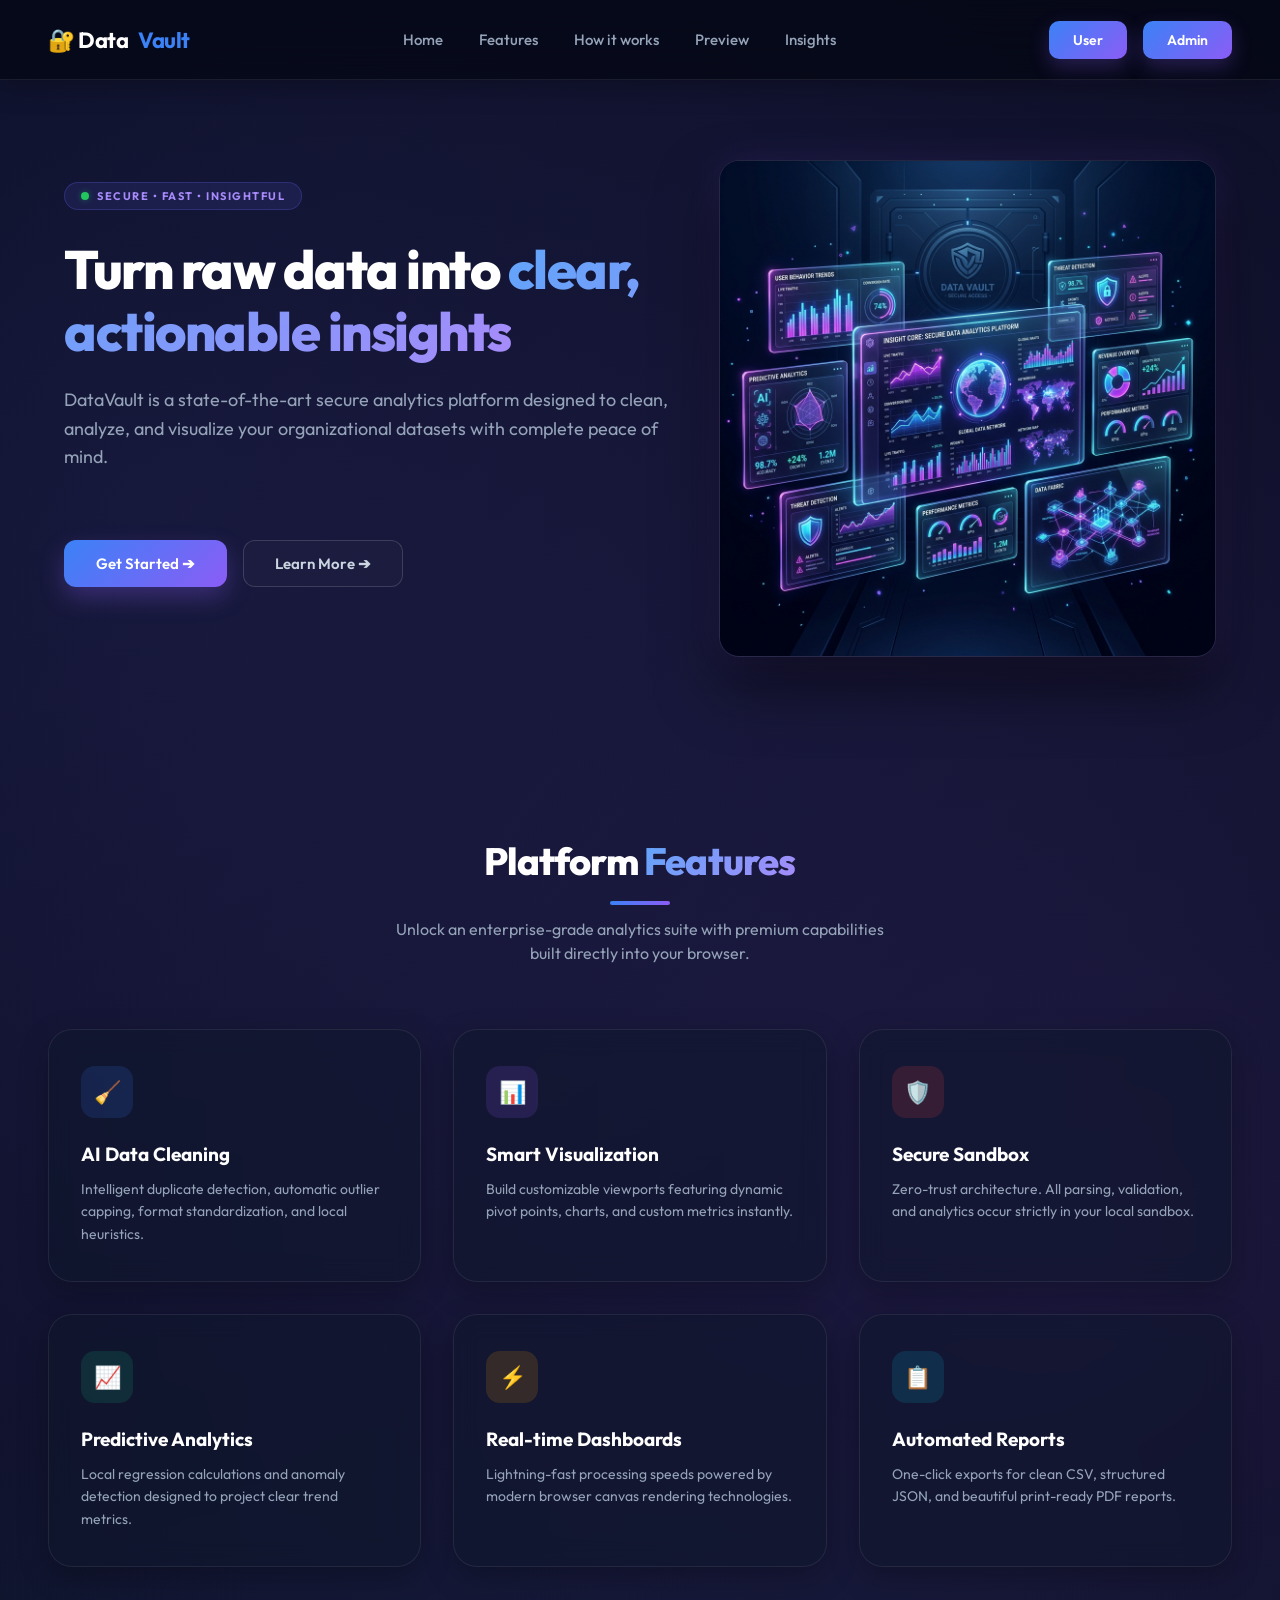
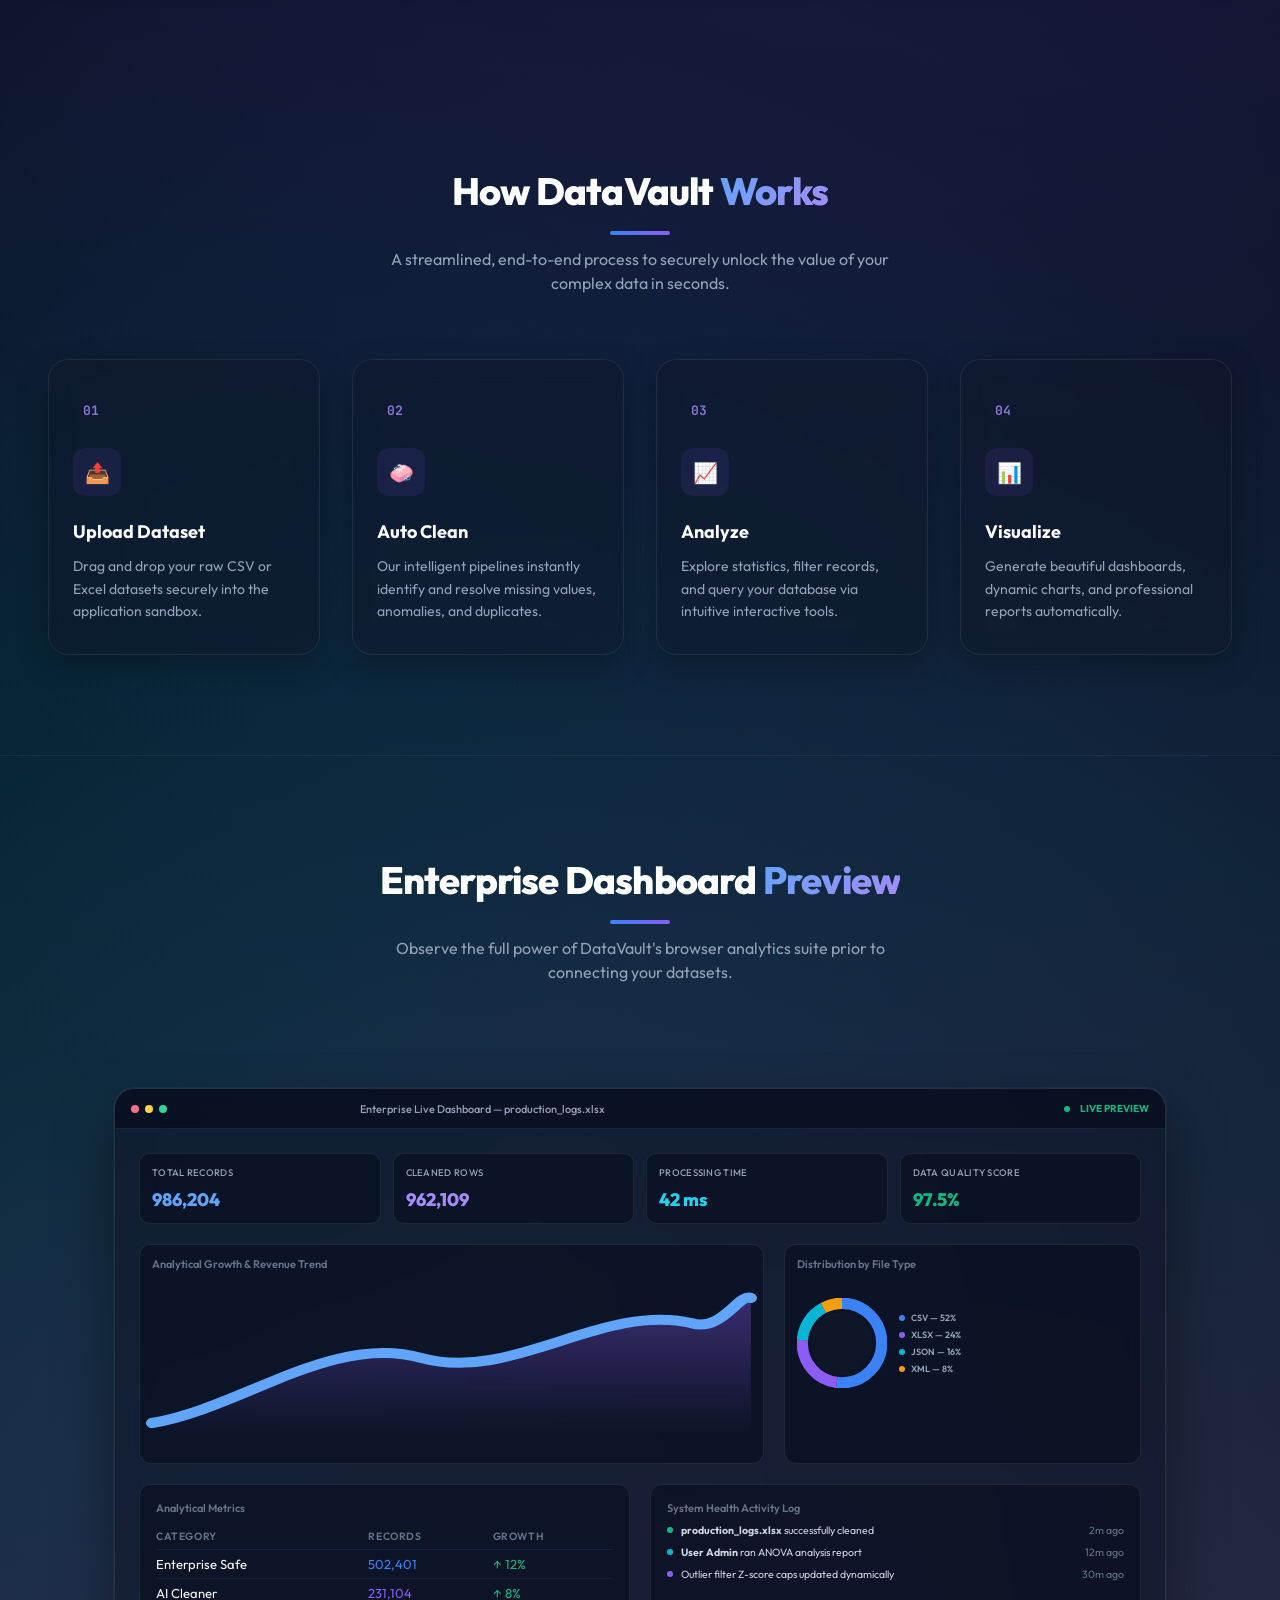
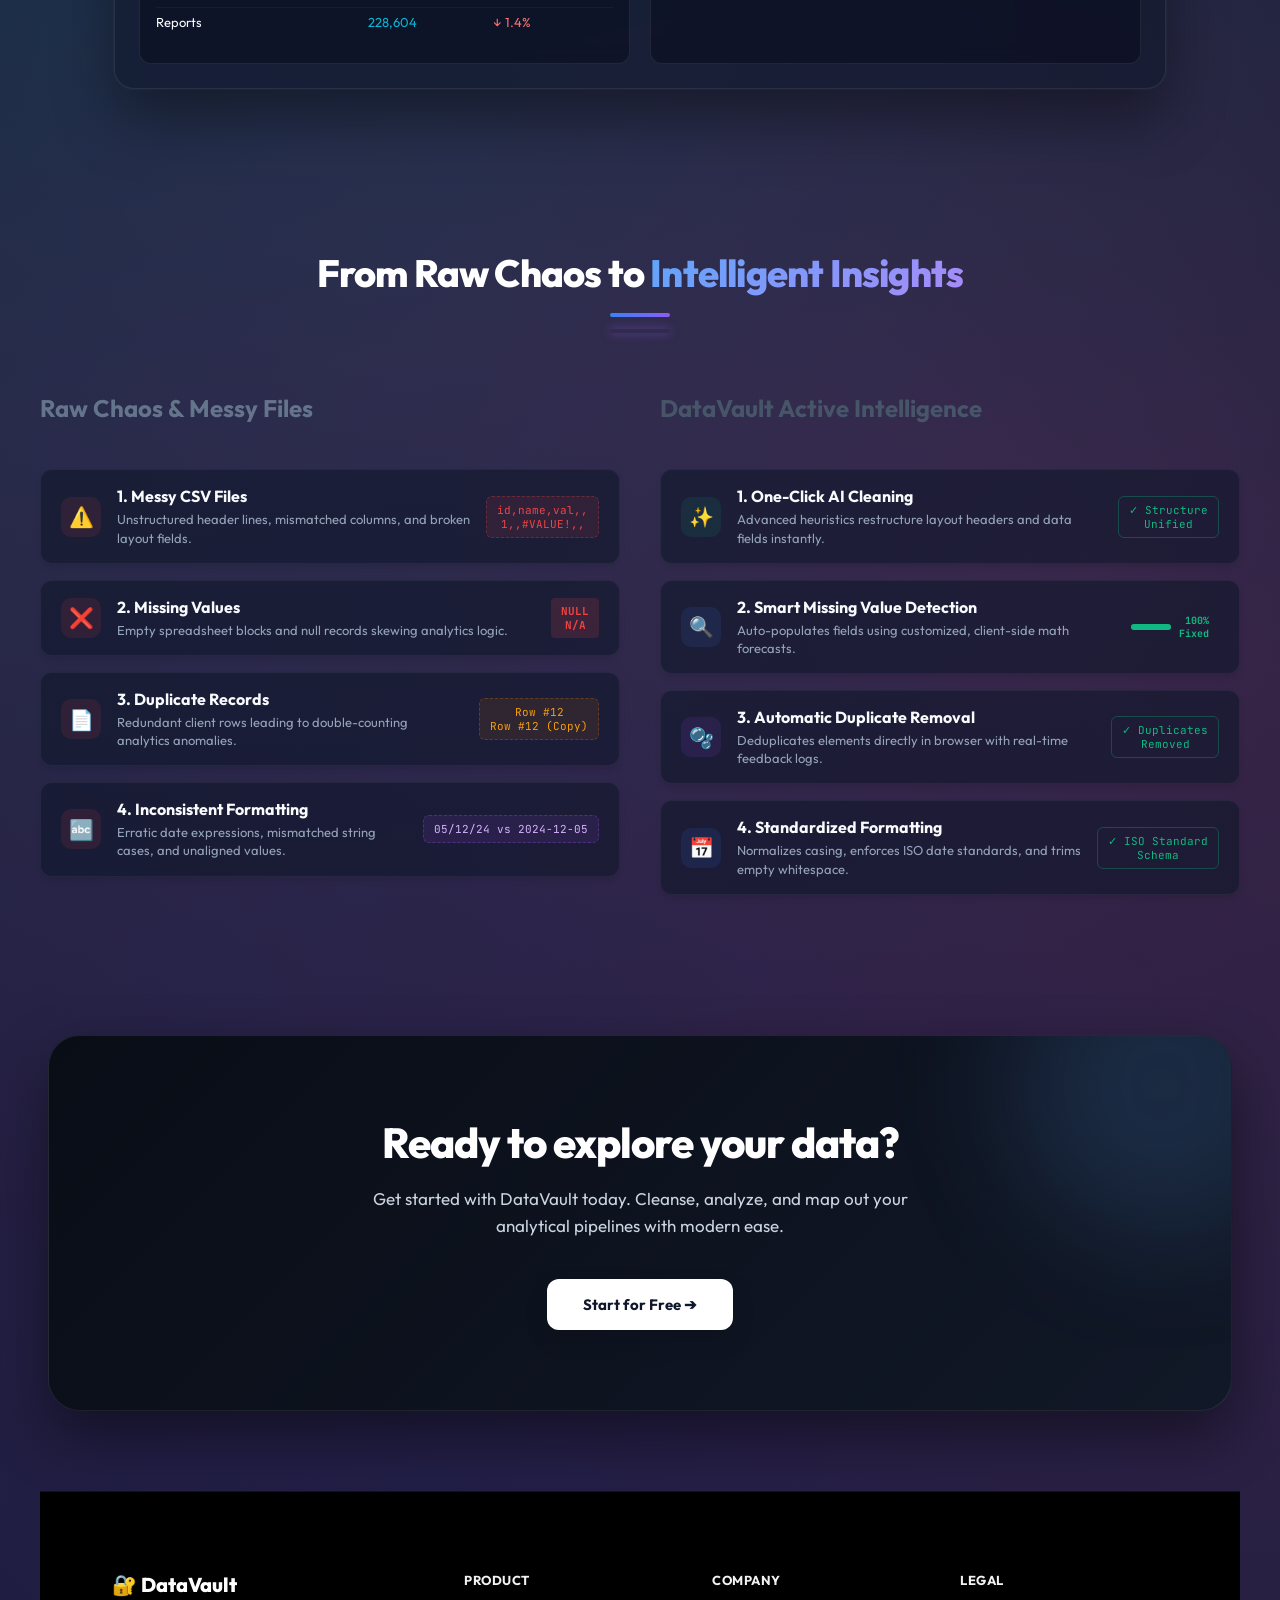
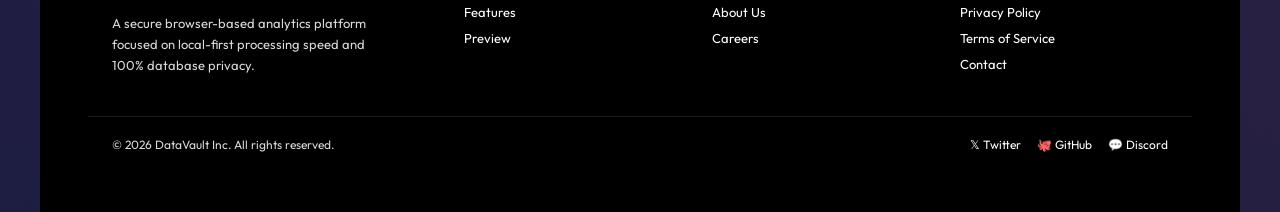
==== commit fcecd59b: "Update home footer style: solid black background with high-contrast white text, links, and socials" ====
--- a/index.html
+++ b/index.html
@@ -385,41 +385,41 @@
     </section>
 
     <!-- Home Footer -->
-    <footer class="home-footer">
-      <div style="max-width: 1200px; width: 100%; margin: 0 auto; padding: 40px 24px 20px; display: grid; grid-template-columns: 1.5fr repeat(3, 1fr); gap: 40px; text-align: left;">
+    <footer class="home-footer" style="background: #000000; border-top: 1px solid rgba(255, 255, 255, 0.1); width: 100%;">
+      <div style="max-width: 1200px; width: 100%; margin: 0 auto; padding: 40px 24px 20px; display: grid; grid-template-columns: 1.5fr repeat(3, 1fr); gap: 40px; text-align: left; background: #000000;">
         <div>
-          <div style="font-size: 20px; font-weight: 800; color: #ffffff; margin-bottom: 16px;">🔐 Data<span style="color:#8b5cf6;">Vault</span></div>
-          <p style="font-size: 13px; color: #64748b; line-height: 1.6; max-width: 260px;">A secure browser-based analytics platform focused on local-first processing speed and 100% database privacy.</p>
+          <div style="font-size: 20px; font-weight: 800; color: #ffffff; margin-bottom: 16px;">🔐 Data<span style="color:#ffffff;">Vault</span></div>
+          <p style="font-size: 13px; color: #ffffff; line-height: 1.6; max-width: 260px; opacity: 0.85;">A secure browser-based analytics platform focused on local-first processing speed and 100% database privacy.</p>
         </div>
         <div>
-          <h5 style="font-size: 13px; font-weight: 700; color: #ffffff; text-transform: uppercase; letter-spacing: 0.5px; margin-bottom: 16px;">Product</h5>
+          <h5 style="font-size: 13px; font-weight: 700; color: #ffffff; text-transform: uppercase; letter-spacing: 0.5px; margin-bottom: 16px; opacity: 0.95;">Product</h5>
           <div style="display:flex; flex-direction:column; gap:10px; font-size:13px;">
-            <span style="color:#64748b; cursor:pointer;" onclick="scrollToSection('home-features')">Features</span>
-            <span style="color:#64748b; cursor:pointer;" onclick="scrollToSection('home-sandbox')">Preview</span>
+            <span style="color:#ffffff; cursor:pointer; transition: opacity 0.2s;" onmouseover="this.style.opacity='0.7'" onmouseout="this.style.opacity='1'" onclick="scrollToSection('home-features')">Features</span>
+            <span style="color:#ffffff; cursor:pointer; transition: opacity 0.2s;" onmouseover="this.style.opacity='0.7'" onmouseout="this.style.opacity='1'" onclick="scrollToSection('home-sandbox')">Preview</span>
           </div>
         </div>
         <div>
-          <h5 style="font-size: 13px; font-weight: 700; color: #ffffff; text-transform: uppercase; letter-spacing: 0.5px; margin-bottom: 16px;">Company</h5>
+          <h5 style="font-size: 13px; font-weight: 700; color: #ffffff; text-transform: uppercase; letter-spacing: 0.5px; margin-bottom: 16px; opacity: 0.95;">Company</h5>
           <div style="display:flex; flex-direction:column; gap:10px; font-size:13px;">
-            <span style="color:#64748b; cursor:pointer;" onclick="showLoginPage()">About Us</span>
-            <span style="color:#64748b; cursor:pointer;" onclick="showLoginPage()">Careers</span>
+            <span style="color:#ffffff; cursor:pointer; transition: opacity 0.2s;" onmouseover="this.style.opacity='0.7'" onmouseout="this.style.opacity='1'" onclick="showLoginPage()">About Us</span>
+            <span style="color:#ffffff; cursor:pointer; transition: opacity 0.2s;" onmouseover="this.style.opacity='0.7'" onmouseout="this.style.opacity='1'" onclick="showLoginPage()">Careers</span>
           </div>
         </div>
         <div>
-          <h5 style="font-size: 13px; font-weight: 700; color: #ffffff; text-transform: uppercase; letter-spacing: 0.5px; margin-bottom: 16px;">Legal</h5>
+          <h5 style="font-size: 13px; font-weight: 700; color: #ffffff; text-transform: uppercase; letter-spacing: 0.5px; margin-bottom: 16px; opacity: 0.95;">Legal</h5>
           <div style="display:flex; flex-direction:column; gap:10px; font-size:13px;">
-            <span style="color:#64748b; cursor:pointer;" onclick="showLoginPage()">Privacy Policy</span>
-            <span style="color:#64748b; cursor:pointer;" onclick="showLoginPage()">Terms of Service</span>
-            <span style="color:#64748b; cursor:pointer;" onclick="showLoginPage()">Contact</span>
-          </div>
-        </div>
-      </div>
-      <div style="border-top:1px solid rgba(255,255,255,0.06); padding: 20px 24px; max-width:1200px; width:100%; margin: 20px auto 0; display:flex; justify-content:space-between; align-items:center; font-size:12px; color:#64748b;">
-        <div>© 2026 DataVault Inc. All rights reserved.</div>
+            <span style="color:#ffffff; cursor:pointer; transition: opacity 0.2s;" onmouseover="this.style.opacity='0.7'" onmouseout="this.style.opacity='1'" onclick="showLoginPage()">Privacy Policy</span>
+            <span style="color:#ffffff; cursor:pointer; transition: opacity 0.2s;" onmouseover="this.style.opacity='0.7'" onmouseout="this.style.opacity='1'" onclick="showLoginPage()">Terms of Service</span>
+            <span style="color:#ffffff; cursor:pointer; transition: opacity 0.2s;" onmouseover="this.style.opacity='0.7'" onmouseout="this.style.opacity='1'" onclick="showLoginPage()">Contact</span>
+          </div>
+        </div>
+      </div>
+      <div style="border-top:1px solid rgba(255,255,255,0.1); padding: 20px 24px; max-width:1200px; width:100%; margin: 20px auto 0; display:flex; justify-content:space-between; align-items:center; font-size:12px; color:#ffffff; background: #000000;">
+        <div style="opacity: 0.85;">© 2026 DataVault Inc. All rights reserved.</div>
         <div style="display:flex; gap:16px;">
-          <span style="cursor:pointer;">𝕏 Twitter</span>
-          <span style="cursor:pointer;">🐙 GitHub</span>
-          <span style="cursor:pointer;">💬 Discord</span>
+          <span style="cursor:pointer; color:#ffffff; transition: opacity 0.2s;" onmouseover="this.style.opacity='0.7'" onmouseout="this.style.opacity='1'">𝕏 Twitter</span>
+          <span style="cursor:pointer; color:#ffffff; transition: opacity 0.2s;" onmouseover="this.style.opacity='0.7'" onmouseout="this.style.opacity='1'">🐙 GitHub</span>
+          <span style="cursor:pointer; color:#ffffff; transition: opacity 0.2s;" onmouseover="this.style.opacity='0.7'" onmouseout="this.style.opacity='1'">💬 Discord</span>
         </div>
       </div>
     </footer>
--- a/style.css
+++ b/style.css
@@ -2721,10 +2721,8 @@
 .home-footer {
   border-top: 1.5px solid rgba(59, 130, 246, 0.08);
   padding: 40px 48px;
-  display: flex;
-  align-items: center;
-  justify-content: space-between;
-  background: #ffffff;
+  display: block;
+  background: #000000;
   max-width: 1200px;
   width: 100%;
   margin: 0 auto;
@@ -3573,7 +3571,7 @@
 /* Footer Section */
 body:not(.light-theme) .home-footer {
   border-top: 1px solid rgba(255, 255, 255, 0.08) !important;
-  background: transparent !important;
+  background: #000000 !important;
 }
 
 body:not(.light-theme) .footer-copy {
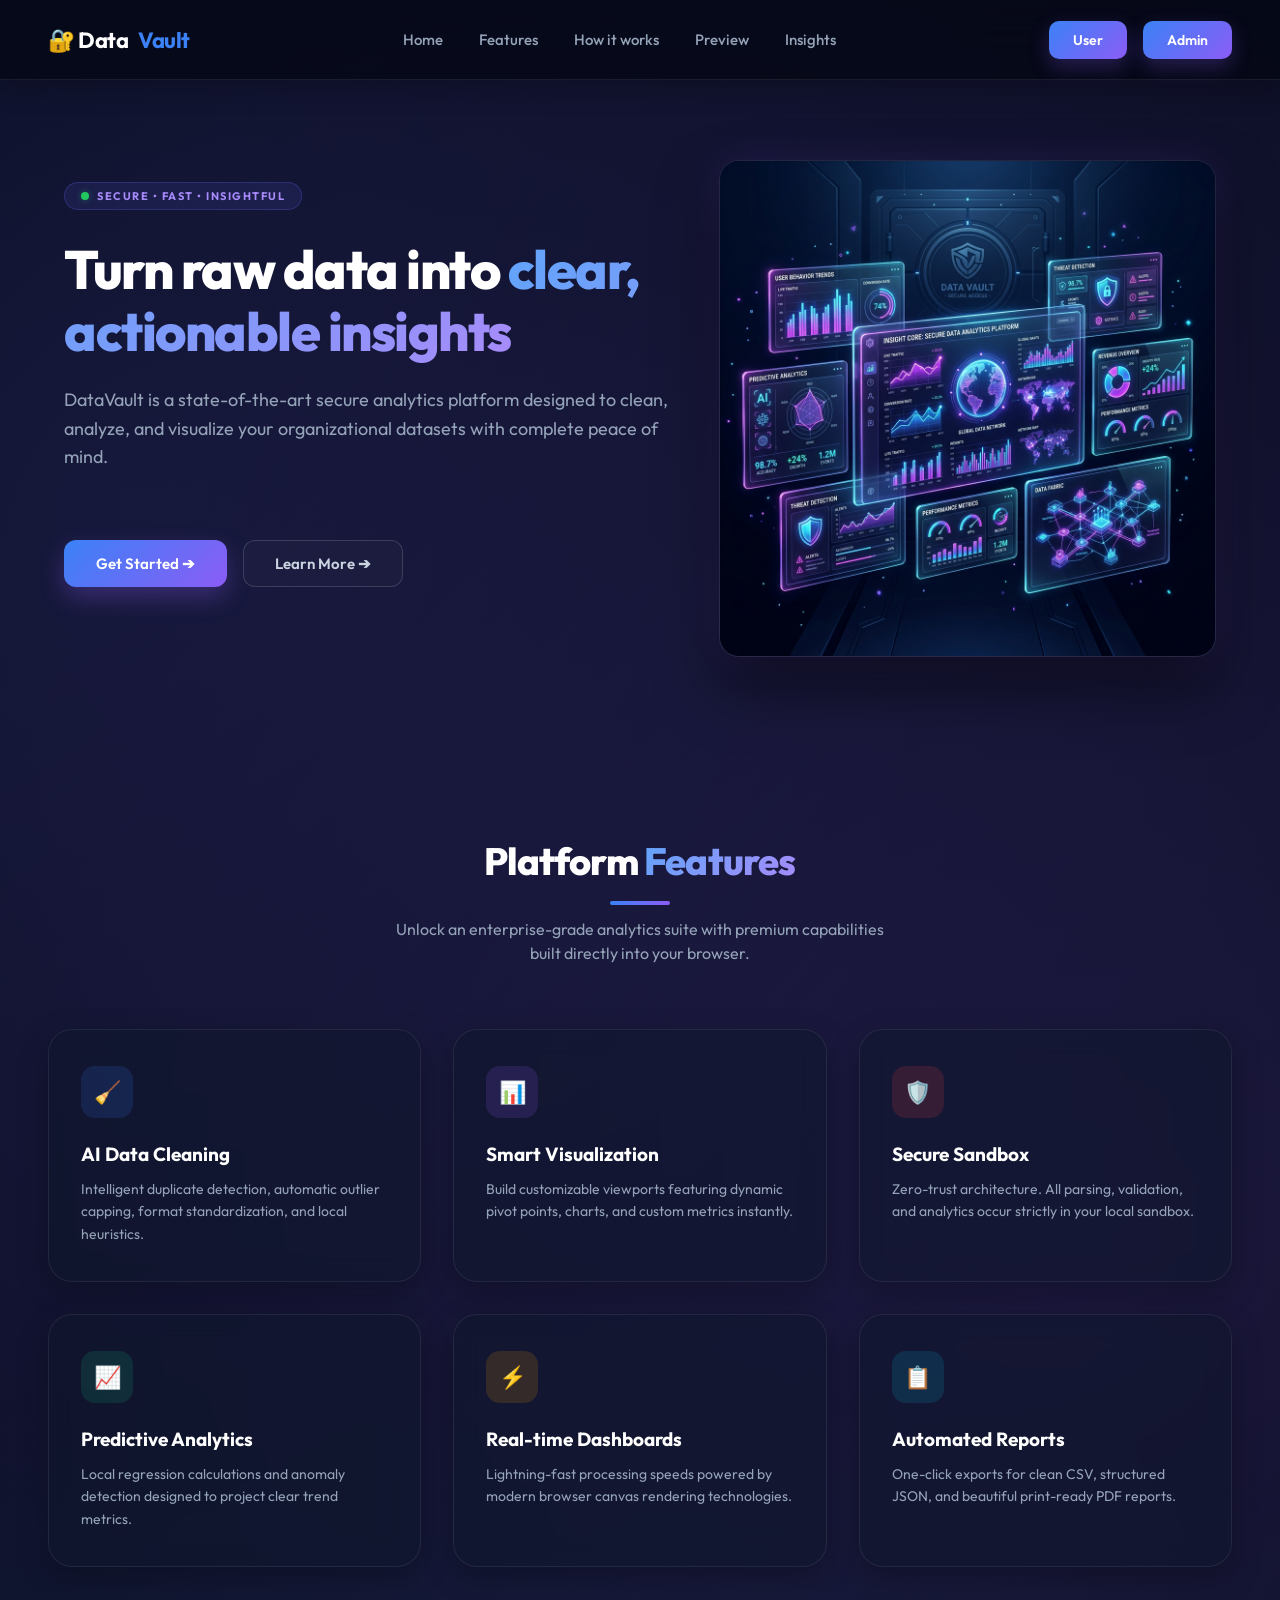
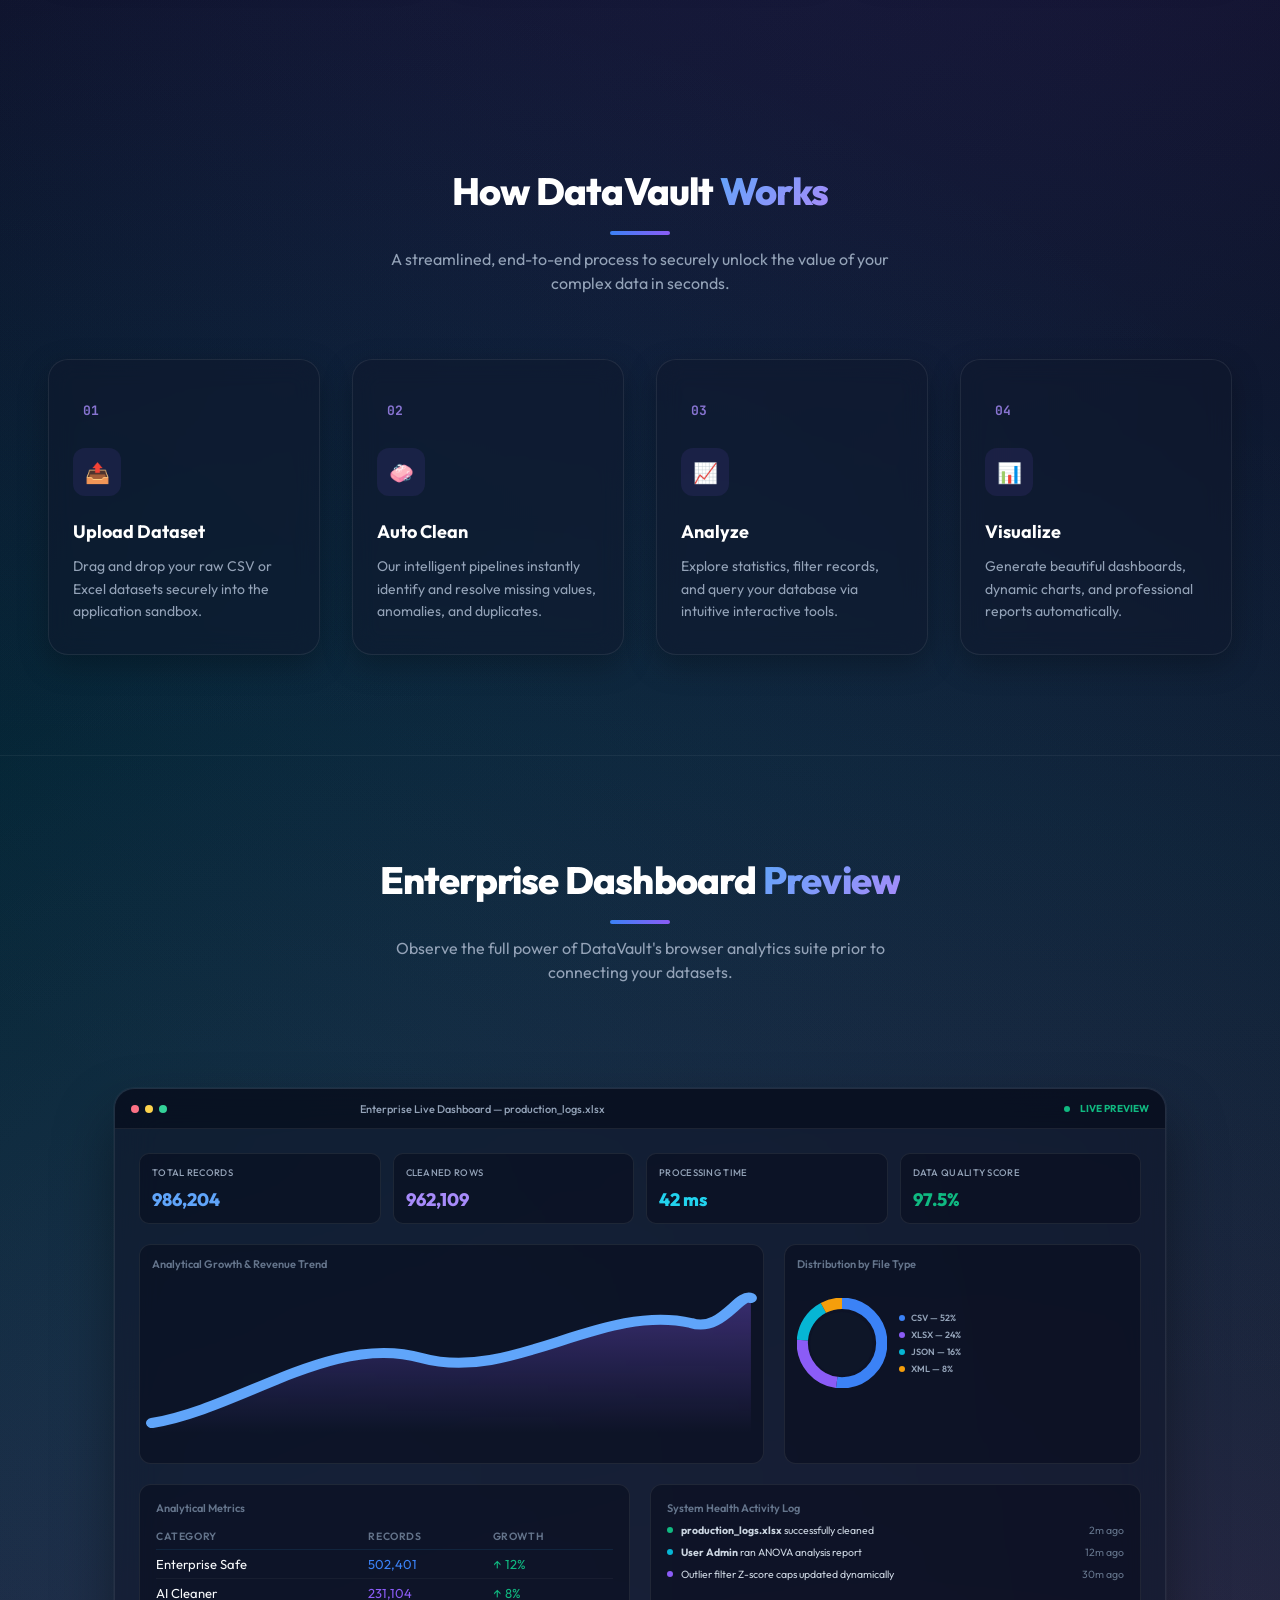
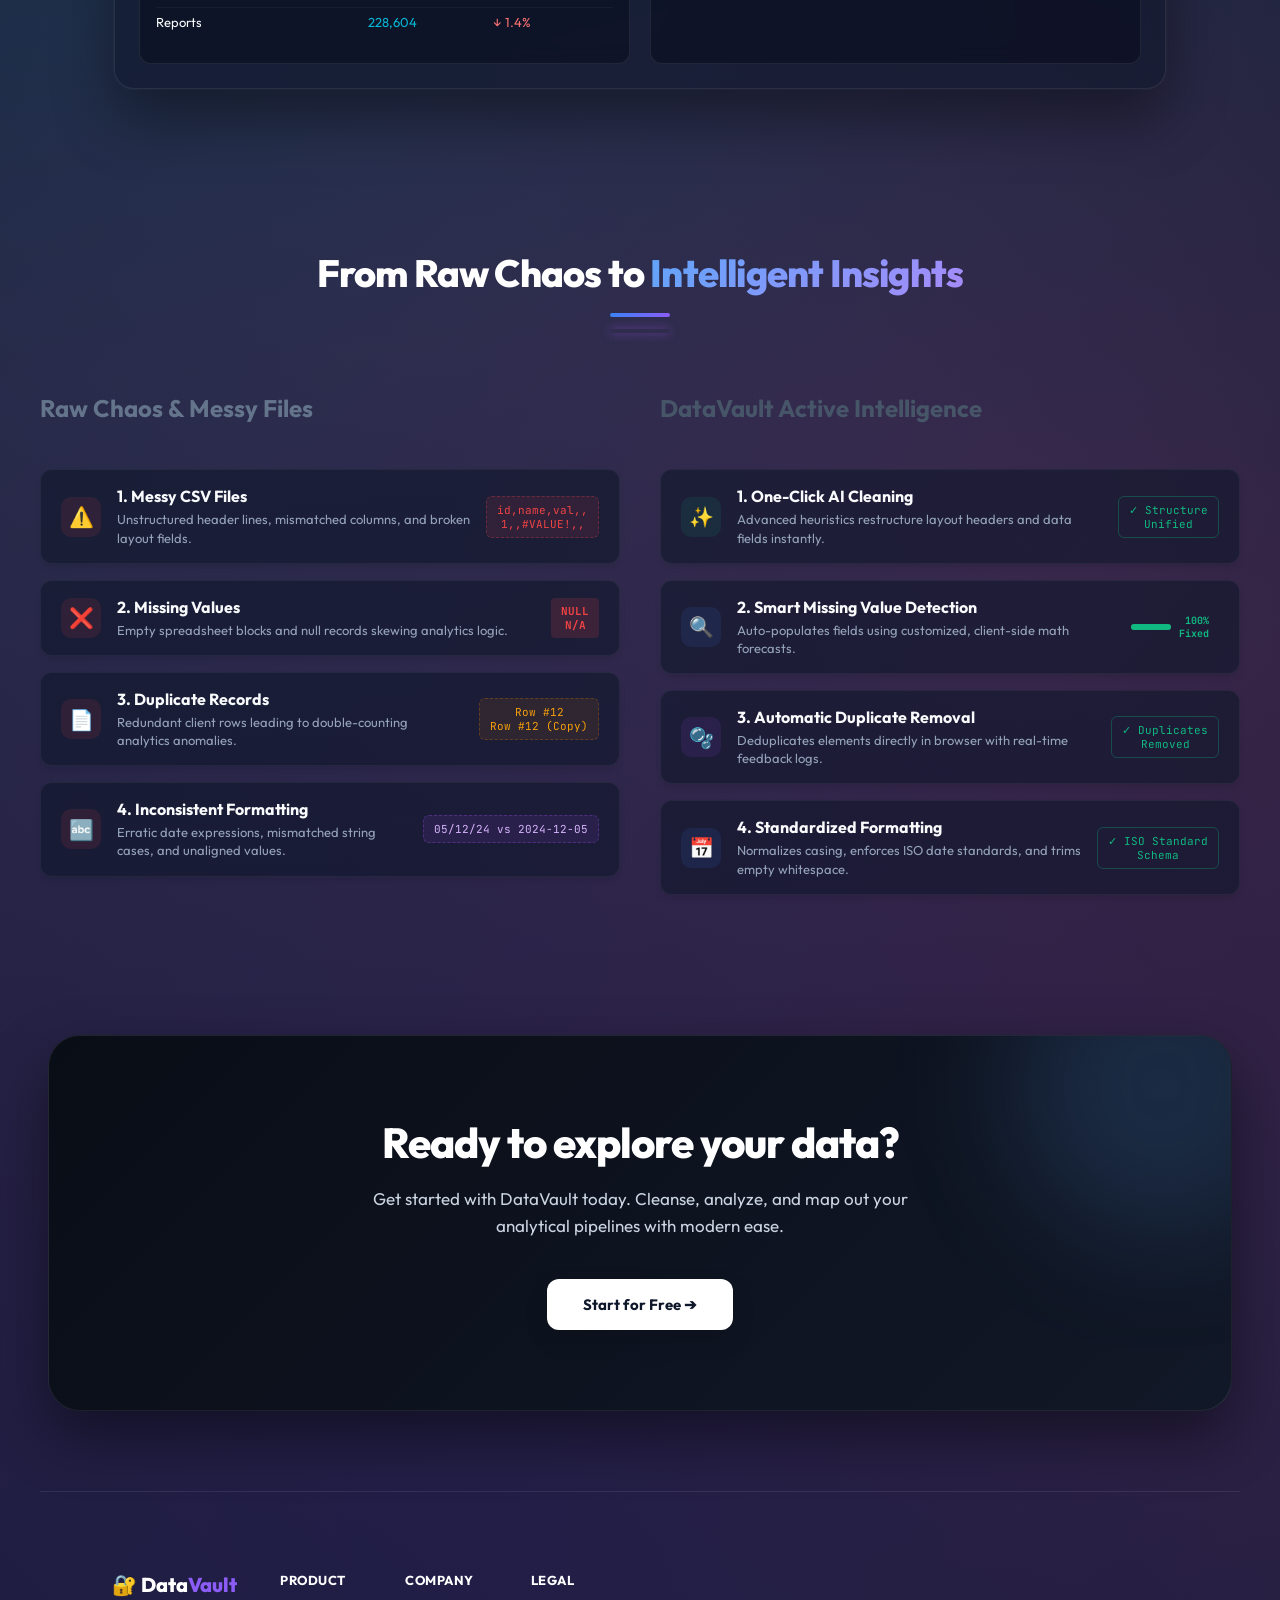
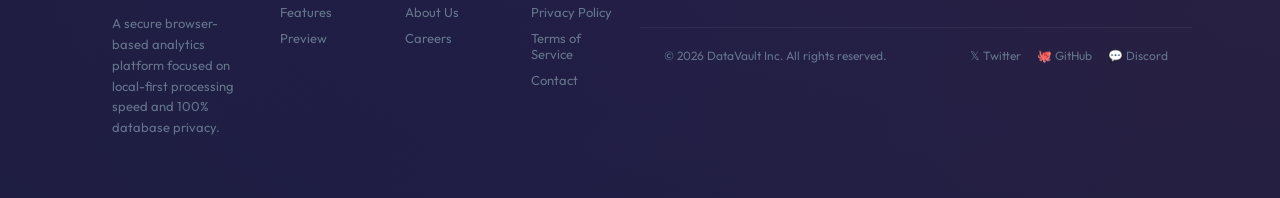
==== commit 09b53333: "Revert "Update home footer style: solid black background with high-contrast white text, links, and s" ====
--- a/index.html
+++ b/index.html
@@ -385,41 +385,41 @@
     </section>
 
     <!-- Home Footer -->
-    <footer class="home-footer" style="background: #000000; border-top: 1px solid rgba(255, 255, 255, 0.1); width: 100%;">
-      <div style="max-width: 1200px; width: 100%; margin: 0 auto; padding: 40px 24px 20px; display: grid; grid-template-columns: 1.5fr repeat(3, 1fr); gap: 40px; text-align: left; background: #000000;">
+    <footer class="home-footer">
+      <div style="max-width: 1200px; width: 100%; margin: 0 auto; padding: 40px 24px 20px; display: grid; grid-template-columns: 1.5fr repeat(3, 1fr); gap: 40px; text-align: left;">
         <div>
-          <div style="font-size: 20px; font-weight: 800; color: #ffffff; margin-bottom: 16px;">🔐 Data<span style="color:#ffffff;">Vault</span></div>
-          <p style="font-size: 13px; color: #ffffff; line-height: 1.6; max-width: 260px; opacity: 0.85;">A secure browser-based analytics platform focused on local-first processing speed and 100% database privacy.</p>
+          <div style="font-size: 20px; font-weight: 800; color: #ffffff; margin-bottom: 16px;">🔐 Data<span style="color:#8b5cf6;">Vault</span></div>
+          <p style="font-size: 13px; color: #64748b; line-height: 1.6; max-width: 260px;">A secure browser-based analytics platform focused on local-first processing speed and 100% database privacy.</p>
         </div>
         <div>
-          <h5 style="font-size: 13px; font-weight: 700; color: #ffffff; text-transform: uppercase; letter-spacing: 0.5px; margin-bottom: 16px; opacity: 0.95;">Product</h5>
+          <h5 style="font-size: 13px; font-weight: 700; color: #ffffff; text-transform: uppercase; letter-spacing: 0.5px; margin-bottom: 16px;">Product</h5>
           <div style="display:flex; flex-direction:column; gap:10px; font-size:13px;">
-            <span style="color:#ffffff; cursor:pointer; transition: opacity 0.2s;" onmouseover="this.style.opacity='0.7'" onmouseout="this.style.opacity='1'" onclick="scrollToSection('home-features')">Features</span>
-            <span style="color:#ffffff; cursor:pointer; transition: opacity 0.2s;" onmouseover="this.style.opacity='0.7'" onmouseout="this.style.opacity='1'" onclick="scrollToSection('home-sandbox')">Preview</span>
+            <span style="color:#64748b; cursor:pointer;" onclick="scrollToSection('home-features')">Features</span>
+            <span style="color:#64748b; cursor:pointer;" onclick="scrollToSection('home-sandbox')">Preview</span>
           </div>
         </div>
         <div>
-          <h5 style="font-size: 13px; font-weight: 700; color: #ffffff; text-transform: uppercase; letter-spacing: 0.5px; margin-bottom: 16px; opacity: 0.95;">Company</h5>
+          <h5 style="font-size: 13px; font-weight: 700; color: #ffffff; text-transform: uppercase; letter-spacing: 0.5px; margin-bottom: 16px;">Company</h5>
           <div style="display:flex; flex-direction:column; gap:10px; font-size:13px;">
-            <span style="color:#ffffff; cursor:pointer; transition: opacity 0.2s;" onmouseover="this.style.opacity='0.7'" onmouseout="this.style.opacity='1'" onclick="showLoginPage()">About Us</span>
-            <span style="color:#ffffff; cursor:pointer; transition: opacity 0.2s;" onmouseover="this.style.opacity='0.7'" onmouseout="this.style.opacity='1'" onclick="showLoginPage()">Careers</span>
+            <span style="color:#64748b; cursor:pointer;" onclick="showLoginPage()">About Us</span>
+            <span style="color:#64748b; cursor:pointer;" onclick="showLoginPage()">Careers</span>
           </div>
         </div>
         <div>
-          <h5 style="font-size: 13px; font-weight: 700; color: #ffffff; text-transform: uppercase; letter-spacing: 0.5px; margin-bottom: 16px; opacity: 0.95;">Legal</h5>
+          <h5 style="font-size: 13px; font-weight: 700; color: #ffffff; text-transform: uppercase; letter-spacing: 0.5px; margin-bottom: 16px;">Legal</h5>
           <div style="display:flex; flex-direction:column; gap:10px; font-size:13px;">
-            <span style="color:#ffffff; cursor:pointer; transition: opacity 0.2s;" onmouseover="this.style.opacity='0.7'" onmouseout="this.style.opacity='1'" onclick="showLoginPage()">Privacy Policy</span>
-            <span style="color:#ffffff; cursor:pointer; transition: opacity 0.2s;" onmouseover="this.style.opacity='0.7'" onmouseout="this.style.opacity='1'" onclick="showLoginPage()">Terms of Service</span>
-            <span style="color:#ffffff; cursor:pointer; transition: opacity 0.2s;" onmouseover="this.style.opacity='0.7'" onmouseout="this.style.opacity='1'" onclick="showLoginPage()">Contact</span>
-          </div>
-        </div>
-      </div>
-      <div style="border-top:1px solid rgba(255,255,255,0.1); padding: 20px 24px; max-width:1200px; width:100%; margin: 20px auto 0; display:flex; justify-content:space-between; align-items:center; font-size:12px; color:#ffffff; background: #000000;">
-        <div style="opacity: 0.85;">© 2026 DataVault Inc. All rights reserved.</div>
+            <span style="color:#64748b; cursor:pointer;" onclick="showLoginPage()">Privacy Policy</span>
+            <span style="color:#64748b; cursor:pointer;" onclick="showLoginPage()">Terms of Service</span>
+            <span style="color:#64748b; cursor:pointer;" onclick="showLoginPage()">Contact</span>
+          </div>
+        </div>
+      </div>
+      <div style="border-top:1px solid rgba(255,255,255,0.06); padding: 20px 24px; max-width:1200px; width:100%; margin: 20px auto 0; display:flex; justify-content:space-between; align-items:center; font-size:12px; color:#64748b;">
+        <div>© 2026 DataVault Inc. All rights reserved.</div>
         <div style="display:flex; gap:16px;">
-          <span style="cursor:pointer; color:#ffffff; transition: opacity 0.2s;" onmouseover="this.style.opacity='0.7'" onmouseout="this.style.opacity='1'">𝕏 Twitter</span>
-          <span style="cursor:pointer; color:#ffffff; transition: opacity 0.2s;" onmouseover="this.style.opacity='0.7'" onmouseout="this.style.opacity='1'">🐙 GitHub</span>
-          <span style="cursor:pointer; color:#ffffff; transition: opacity 0.2s;" onmouseover="this.style.opacity='0.7'" onmouseout="this.style.opacity='1'">💬 Discord</span>
+          <span style="cursor:pointer;">𝕏 Twitter</span>
+          <span style="cursor:pointer;">🐙 GitHub</span>
+          <span style="cursor:pointer;">💬 Discord</span>
         </div>
       </div>
     </footer>
--- a/style.css
+++ b/style.css
@@ -2721,8 +2721,10 @@
 .home-footer {
   border-top: 1.5px solid rgba(59, 130, 246, 0.08);
   padding: 40px 48px;
-  display: block;
-  background: #000000;
+  display: flex;
+  align-items: center;
+  justify-content: space-between;
+  background: #ffffff;
   max-width: 1200px;
   width: 100%;
   margin: 0 auto;
@@ -3571,7 +3573,7 @@
 /* Footer Section */
 body:not(.light-theme) .home-footer {
   border-top: 1px solid rgba(255, 255, 255, 0.08) !important;
-  background: #000000 !important;
+  background: transparent !important;
 }
 
 body:not(.light-theme) .footer-copy {
